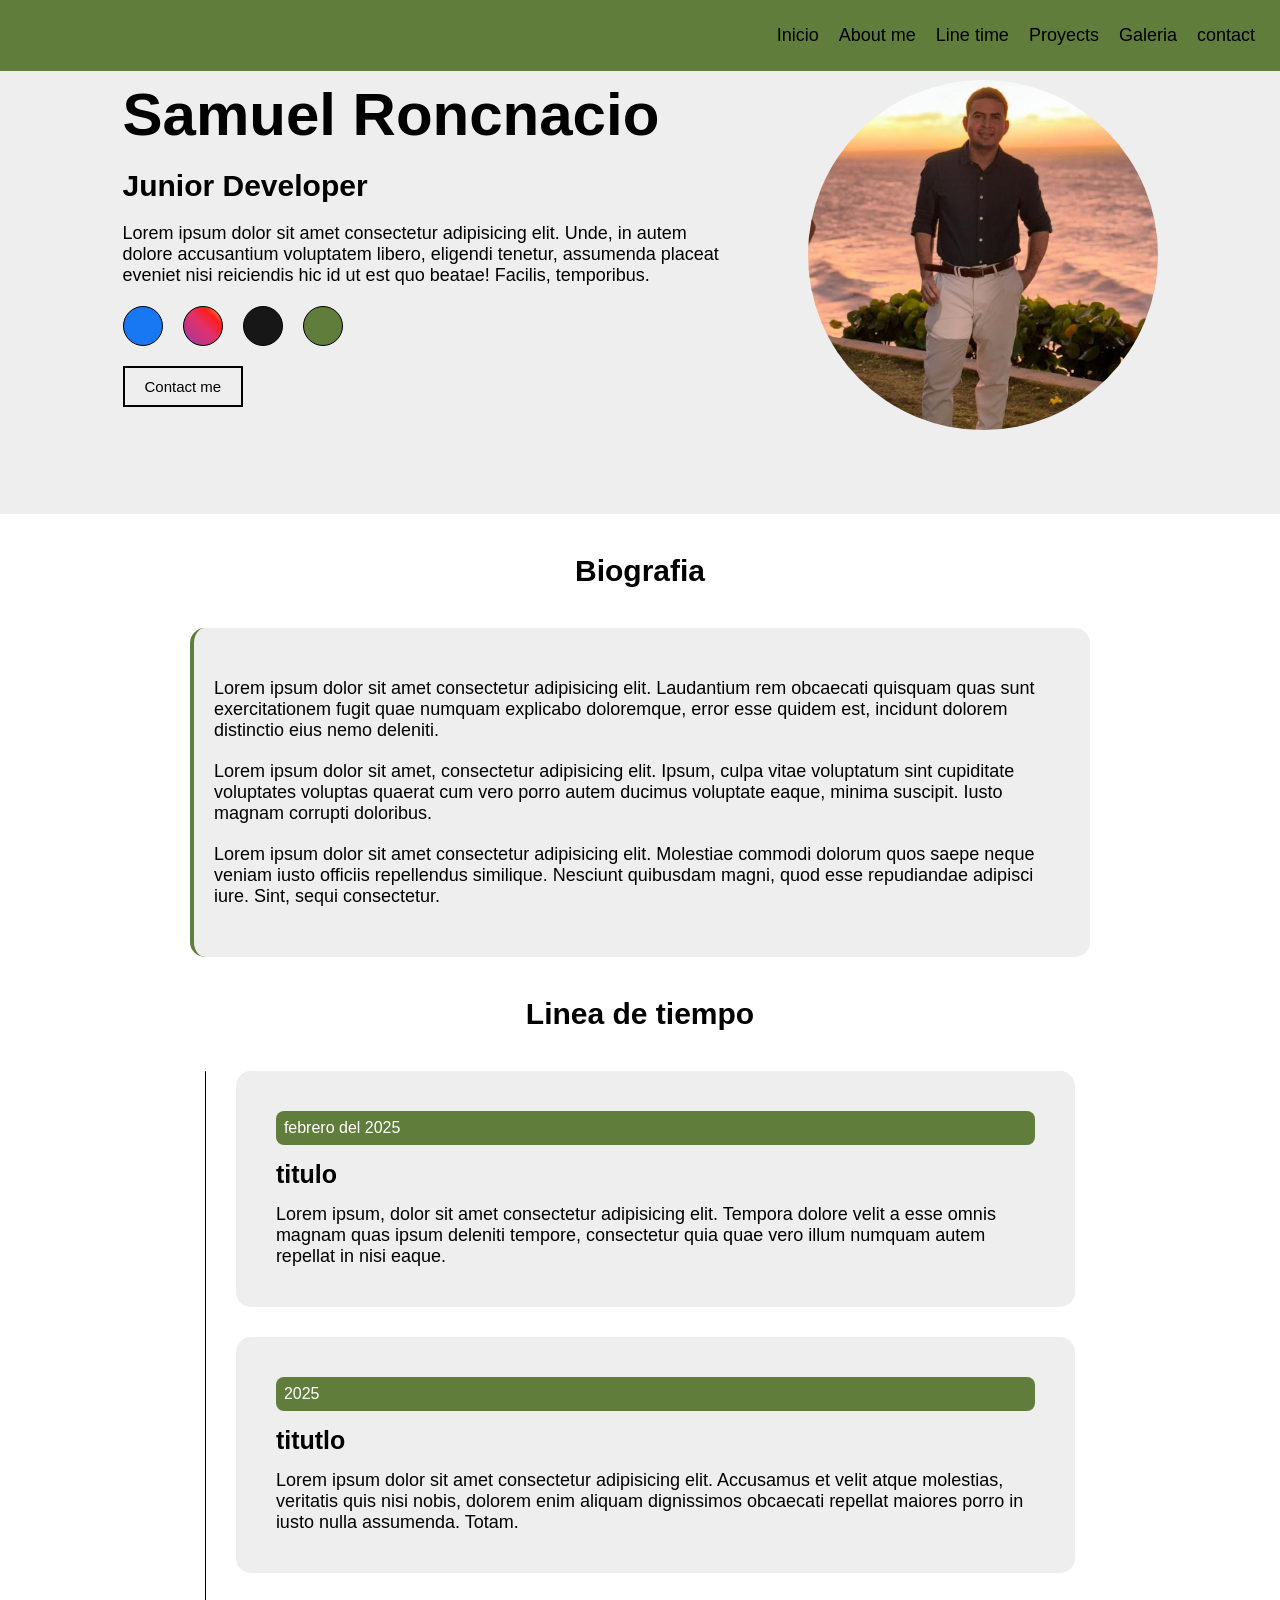
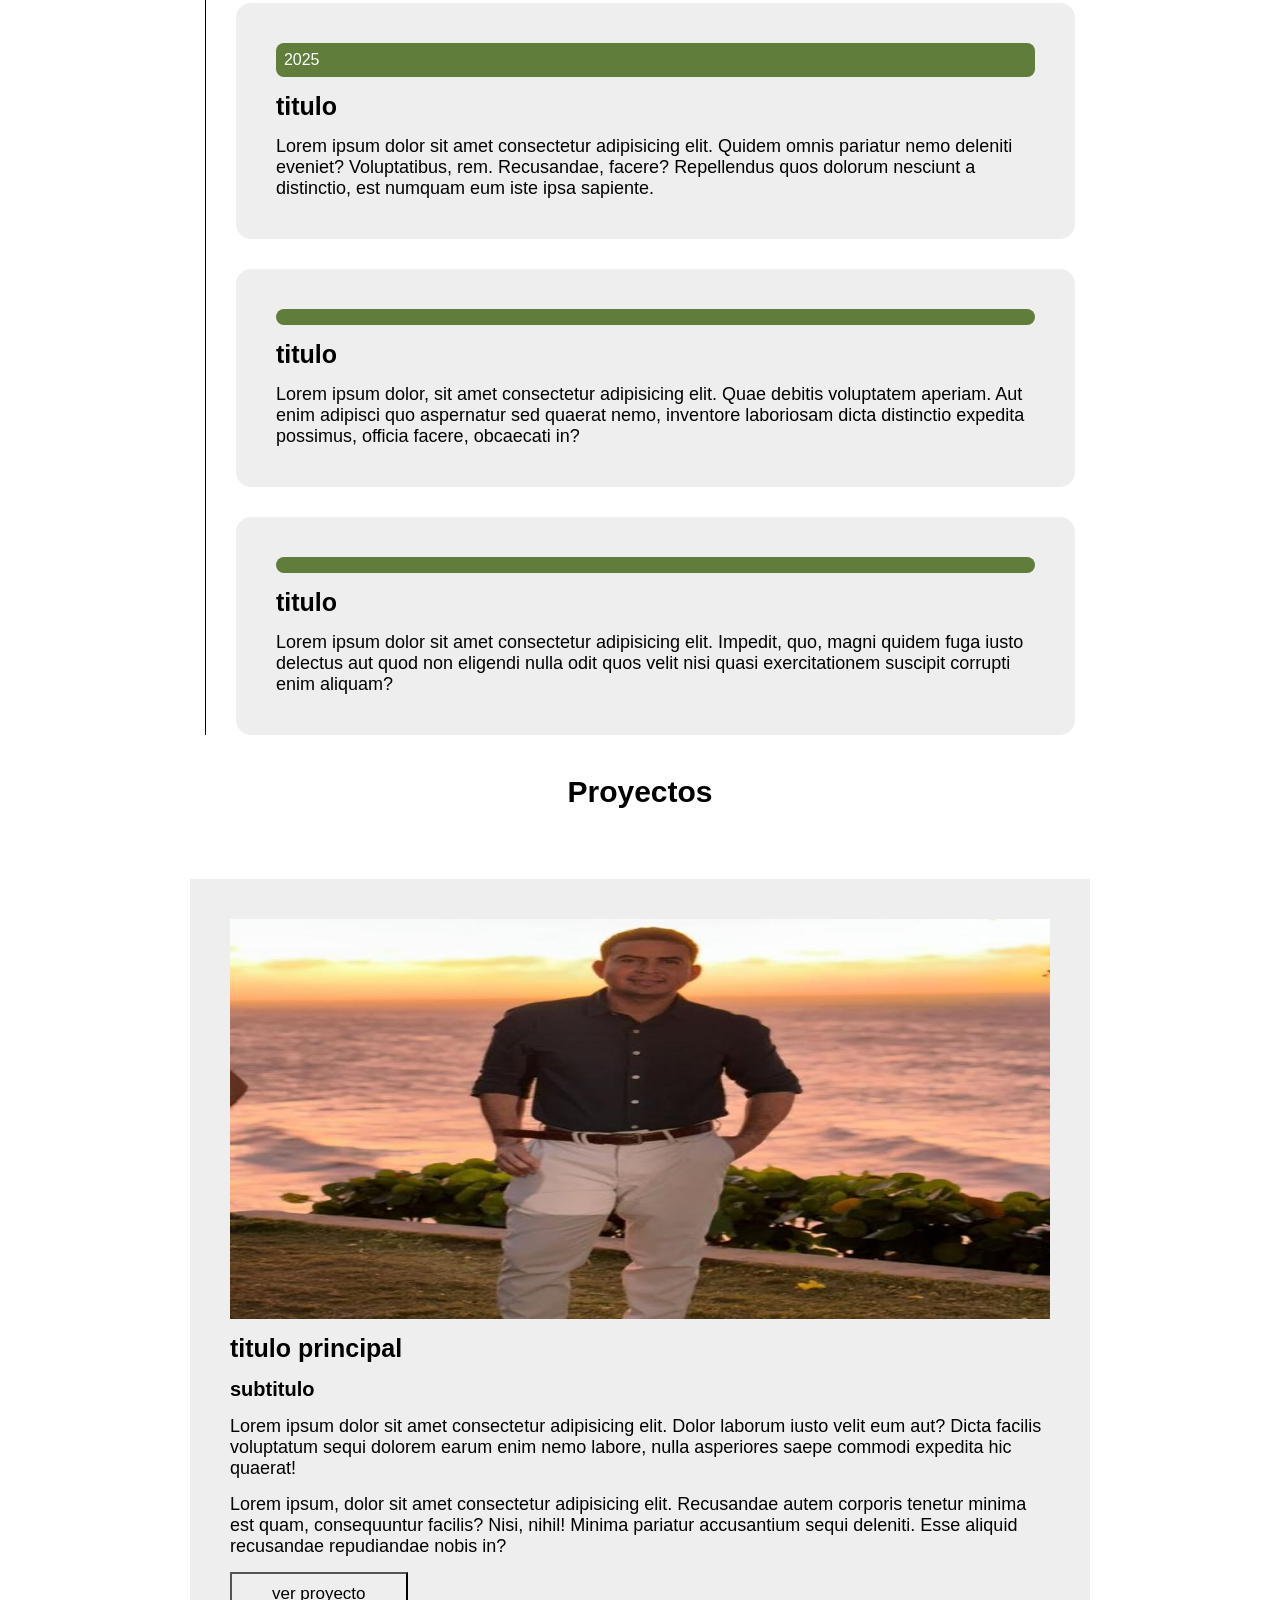
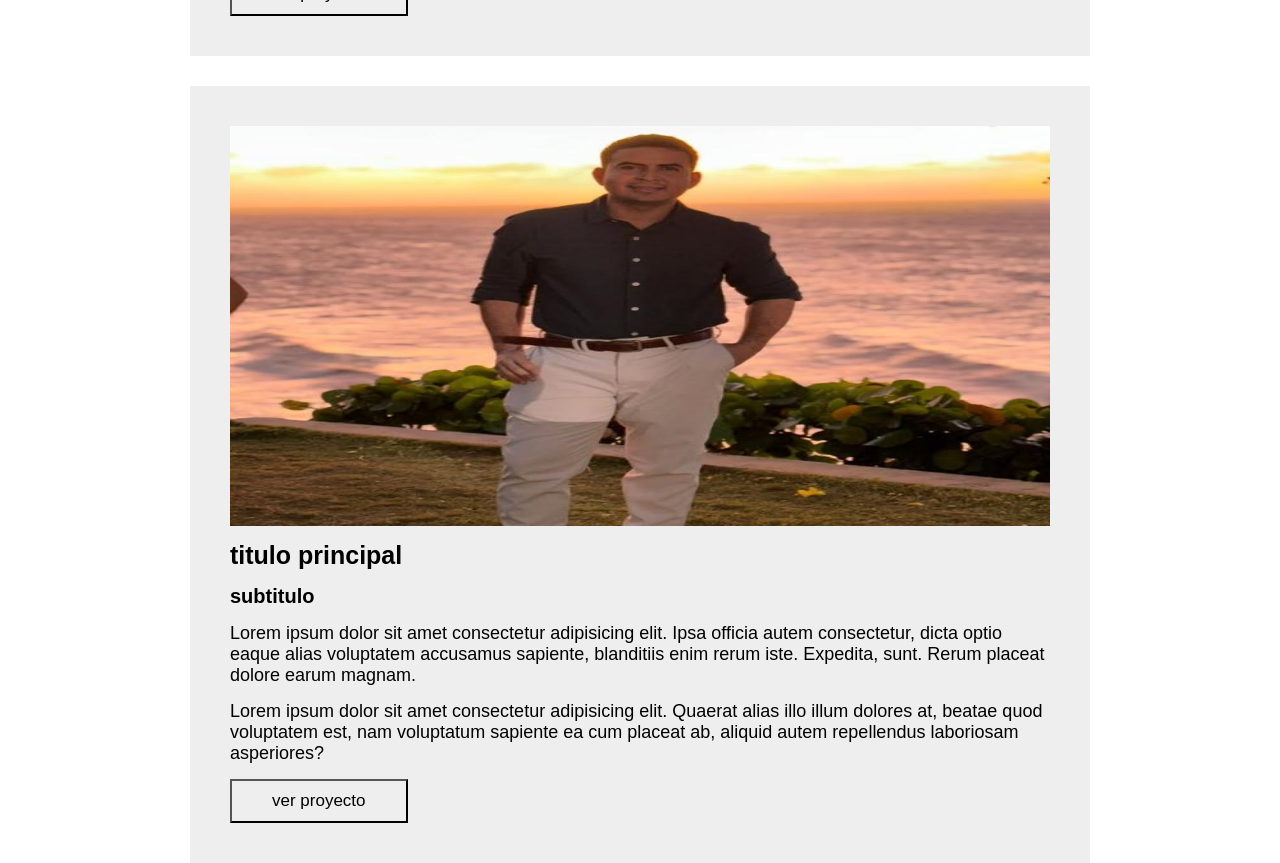
==== index.html @ 2b18da80 "actualizacion martes" ====
<!DOCTYPE html>
<html lang="en">

<head>
    <meta charset="UTF-8">
    <meta name="viewport" content="width=device-width, initial-scale=1.0">
    <meta name="descrition" content="desarrollador web de ultima generacion ">
    <meta name="keywords" content="centro de desarrollo web">
    <meta name="author" content="samuel roncancio">
    <link rel="stylesheet" href="src/css/estilo.css">
    <script src="https://kit.fontawesome.com/3f37f705e9.js" crossorigin="anonymous"></script>
    <title></title>
</head>

<body>

<header class="header">
    <nav class="barra_navegacion">
        <img src="" alt="">
        <ul class="links">
            <li><a href="#inicio">Inicio</a></li>
            <li><a href="#about">About me</a></li>
            <li><a href="#line_time">Line time</a></li>
            <li><a href="#projects">Proyects</a></li>
            <li><a href="">Galeria</a></li>
            <li><a href="">contact</a></li>
        </ul>
    </nav>
    
</header>
<main>
    <section id="inicio" class="inicio">
        <div class="inicio_info">
            <h1>Samuel Roncnacio</h1>
            <h2>Junior Developer</h2>
            <p>Lorem ipsum dolor sit amet consectetur adipisicing elit. Unde, in autem dolore accusantium voluptatem libero, eligendi tenetur, assumenda placeat eveniet nisi reiciendis hic id ut est quo beatae! Facilis, temporibus.</p>
            <div class="social_media">
                <a href="" class="link_social_media"><i class="fa-brands fa-facebook-f"></i></a>
                <a href="" class= "link_social_media"><i class="fa-brands fa-square-instagram"></i></a>
                <a href=""class= "link_social_media"><i class="fa-brands fa-github"></i></a>
                <a href=""class="link_social_media"><i class="fa-brands fa-square-whatsapp"></i></a>
            </div>
            <button class="btn_contact">
                <a href="#contact">Contact me</a>
            </button>
        </div>
        <div class="inicio_img">
            <img src="public/img/mi_foto.jpeg" alt="mi foto">
        </div>
    </section>
    <section class="biografia" id="about">

        <h2 class="title">Biografia</h2>

        <article class="biografia_section">
        
            
            <p >Lorem ipsum dolor sit amet consectetur adipisicing elit. Laudantium rem obcaecati quisquam quas sunt exercitationem fugit quae numquam explicabo doloremque, error esse quidem est, incidunt dolorem distinctio eius nemo deleniti.</p>
            <p >Lorem ipsum dolor sit amet, consectetur adipisicing elit. Ipsum, culpa vitae voluptatum sint cupiditate voluptates voluptas quaerat cum vero porro autem ducimus voluptate eaque, minima suscipit. Iusto magnam corrupti doloribus.</p>
            <p >Lorem ipsum dolor sit amet consectetur adipisicing elit. Molestiae commodi dolorum quos saepe neque veniam iusto officiis repellendus similique. Nesciunt quibusdam magni, quod esse repudiandae adipisci iure. Sint, sequi consectetur.</p>
        </article>
    </section>

    <section class="line_time " id="line_time">
    
        <h2 class="title">Linea de tiempo</h2>
        
        <div class="container_line_time">
            <span class="linea"></span>
            <div class="linea_tiempo">
                <article class="item_line_time">
                    <time datetime="">febrero del 2025</time>
                    <h3>titulo</h3>
                    <p>Lorem ipsum, dolor sit amet consectetur adipisicing elit. Tempora dolore velit a esse omnis magnam quas ipsum deleniti tempore, consectetur quia quae vero illum numquam autem repellat in nisi eaque.</p>
            
                </article>
            
                <article class="item_line_time">
                    <time datetime="">2025</time>
                    <h3>titutlo</h3>
                    <p>Lorem ipsum dolor sit amet consectetur adipisicing elit. Accusamus et velit atque molestias, veritatis quis nisi nobis, dolorem enim aliquam dignissimos obcaecati repellat maiores porro in iusto nulla assumenda. Totam.</p>
            
                </article>
            
                <article class="item_line_time">
                    <time datetime="">2025</time>
                    <h3>titulo</h3>
                    <p>Lorem ipsum dolor sit amet consectetur adipisicing elit. Quidem omnis pariatur nemo deleniti eveniet? Voluptatibus, rem. Recusandae, facere? Repellendus quos dolorum nesciunt a distinctio, est numquam eum iste ipsa sapiente.</p>
            
                </article>
            
                <article class="item_line_time">
                    <time datetime="2025"></time>
                    <h3>titulo</h3>
                    <p>Lorem ipsum dolor, sit amet consectetur adipisicing elit. Quae debitis voluptatem aperiam. Aut enim adipisci quo aspernatur sed quaerat nemo, inventore laboriosam dicta distinctio expedita possimus, officia facere, obcaecati in?</p>
            
                </article>
            
                <article class="item_line_time">
                    <time datetime="2025"></time>
                    <h3>titulo</h3>
                    <p>Lorem ipsum dolor sit amet consectetur adipisicing elit. Impedit, quo, magni quidem fuga iusto delectus aut quod non eligendi nulla odit quos velit nisi quasi exercitationem suscipit corrupti enim aliquam?</p>
            
                </article>
            </div>
            
        </div>

    </section>
    <section class="proyectos" id="projects">
        <h2 class="title">Proyectos</h2>
        <div class="container_proyect">
            <article class="proyecto">
                <img src="public/img/mi_foto.jpeg" alt="" class="img_proyect">
                <h3>titulo principal</h3>
                <h4>subtitulo</h4>
                <p>Lorem ipsum dolor sit amet consectetur adipisicing elit. Dolor laborum iusto velit eum aut? Dicta facilis voluptatum sequi dolorem earum enim nemo labore, nulla asperiores saepe commodi expedita hic quaerat!</p>
                <p>Lorem ipsum, dolor sit amet consectetur adipisicing elit. Recusandae autem corporis tenetur minima est quam, consequuntur facilis? Nisi, nihil! Minima pariatur accusantium sequi deleniti. Esse aliquid recusandae repudiandae nobis in?</p>
                <button class="btn_proyecto"><a href="">ver proyecto</a></button>
            </article>
            <article class="proyecto">
                <img src="public/img/mi_foto.jpeg" alt="" class="img_proyect">
                <h3>titulo principal</h3>
                <h4>subtitulo</h4>
                <p>Lorem ipsum dolor sit amet consectetur adipisicing elit. Ipsa officia autem consectetur, dicta optio eaque alias voluptatem accusamus sapiente, blanditiis enim rerum iste. Expedita, sunt. Rerum placeat dolore earum magnam.</p>
                <p>Lorem ipsum dolor sit amet consectetur adipisicing elit. Quaerat alias illo illum dolores at, beatae quod voluptatem est, nam voluptatum sapiente ea cum placeat ab, aliquid autem repellendus laboriosam asperiores?</p>
                <button class="btn_proyecto" ><a href="">ver proyecto</a></button>
            </article>
        </div>

    </section>
    <section ></section>
</main>
<footer>

</footer>


</body>

</html>
<!--https://stitch.withgoogle.com/projects/1451643896891119885-->
---- src/css/estilo.css ----
*{
    padding: 0;
    margin: 0;
    box-sizing: border-box;
}
:root{
    --color_principal:#fff;
    --color_secundario:#607d3b;

}

body{
    font-family: sans-serif;

}

a{
    text-decoration: none;
}
h1{
    font-size: 60px;
}
h2{
    font-size: 30px;
}
p{
    font-size: 18px;
}
h3{
    font-size: 25px;
}
h4{
    font-size: 20px;
}
/*clases globales*/
.title{
    text-align: center;
    margin: 40px 0 ;
}
.header{
    width: 100%;
    position: fixed;
    top: 0;
    left: 0;

}
.barra_navegacion{
    display: flex;
    justify-content: space-between;
    background-color:var(--color_secundario);

}
.links{
    display: flex;
    justify-content: space-between;
    padding: 25px;
    gap: 20px;
    list-style: none;
    font-size: 18px;

}
.links li a{
   
    color: #000;

}
.links li a:hover{
    color: var(--color_principal);
}
/* seccion inicio*/
.inicio{
    margin: top 70px;;
    padding: 80px ;
    display: flex;
    justify-content: space-around;
    background-color: #eee;
}



.inicio_info{
    display: flex;
    flex-direction: column;
    gap: 20px;
    max-width: 600px;

}
.social_media{
    display: flex;
    gap: 20px;
}
.link_social_media{
    height: 40px;
    width: 40px;
    border: 1px solid #000;
    display: flex;
    justify-content: center;
    align-items: center;
    border-radius: 50%;
   
    background-color:var(--color_secundario);
    transition:opacity .3s, transform .3s;
}
.link_social_media:hover{
    opacity:0.9;
    transform: translateY(-10px);
}
.fa-brands{
    font-size: 22px;
    color:var(--color_principal);


}
.link_social_media:nth-child(1){
    background-color:#1877f2;
}
.link_social_media:nth-child(2){
    background-image: linear-gradient(45deg, 
    #833ab4,
    #c13584,
    #e1306c,
    #fd1d1d,
    #fcaf45);
}
.link_social_media:nth-child(3){
    background-color:#181717;
}
.btn_contact{
    display: inline-block;
    width: fit-content;
    padding: 10px 20px;
    border: 2px solid #000;
    background-color:transparent;
    transition: background-color .3s;

}
.btn_contact a{
    font-size: 15px;
    color: #000;
}
.btn_contact:hover{
    background-color: #556b2f;

}
.btn_contact:hover a{
    color:var(--color_principal);
}
.inicio_img img{
    height: 350px;
    width: 350px;
    border-radius: 50%;
}
/*biografia seccion*/


.biografia_section{
    background-color:#eee;
    padding: 50px 20px;
    max-width: 900px;
    margin: auto;
    border-radius: 15px;
    display: flex;
    flex-direction: column;
    gap: 20px;
    border-left:4px solid var(--color_secundario);


}
/* linea de tiempo*/
.line_time{
    display: flex;
    flex-direction: column;
    align-items: center;
}
.linea_tiempo{
    display: flex;
    justify-content: center;
    flex-direction: column;
    align-items: center;
    gap: 30px;
    

}
.container_line_time{
    display: flex;
    gap: 30px;
    justify-content: center;
    max-width: 870px;
    

}
.linea{
    width: 2px;
    background-color: #000;
    border-radius: 12px;
}
.item_line_time{
    background-color: #eee;
    padding: 40px;
    border-radius: 15px;
    display: flex;
    flex-direction: column;
    gap: 15px;
}
.linea_tiempo time{
    background-color: var(--color_secundario);
    padding: 8px;
    border-radius: 8px;
    color: var(--color_principal);
}
/*seccion proyectos*/
.proyectos{
    display: flex;
    flex-direction: column;
    gap: 30px;
    align-items: center;
}
.container_proyect{
    max-width: 900px;
    display: flex;
    flex-direction: column;
    gap: 30px;

}
.proyecto{
    padding: 40px;
    background-color:#eee;
    display: flex;
    flex-direction: column;
    gap: 15px;
}
.img_proyect{
    width: 100%;
    height:400px ;
}
.btn_proyecto{
    width: fit-content;
    padding: 10px 40px;
    background-color:transparent;
    
    cursor: pointer;
    transition:background-color .3s ease;

}

.btn_proyecto:hover{
    background-color:var(--color_secundario);
}
.btn_proyecto a{
    color: #000;
    font-size: 17px;
}
.btn_proyecto:hover a{
    color: var(--color_principal);
}
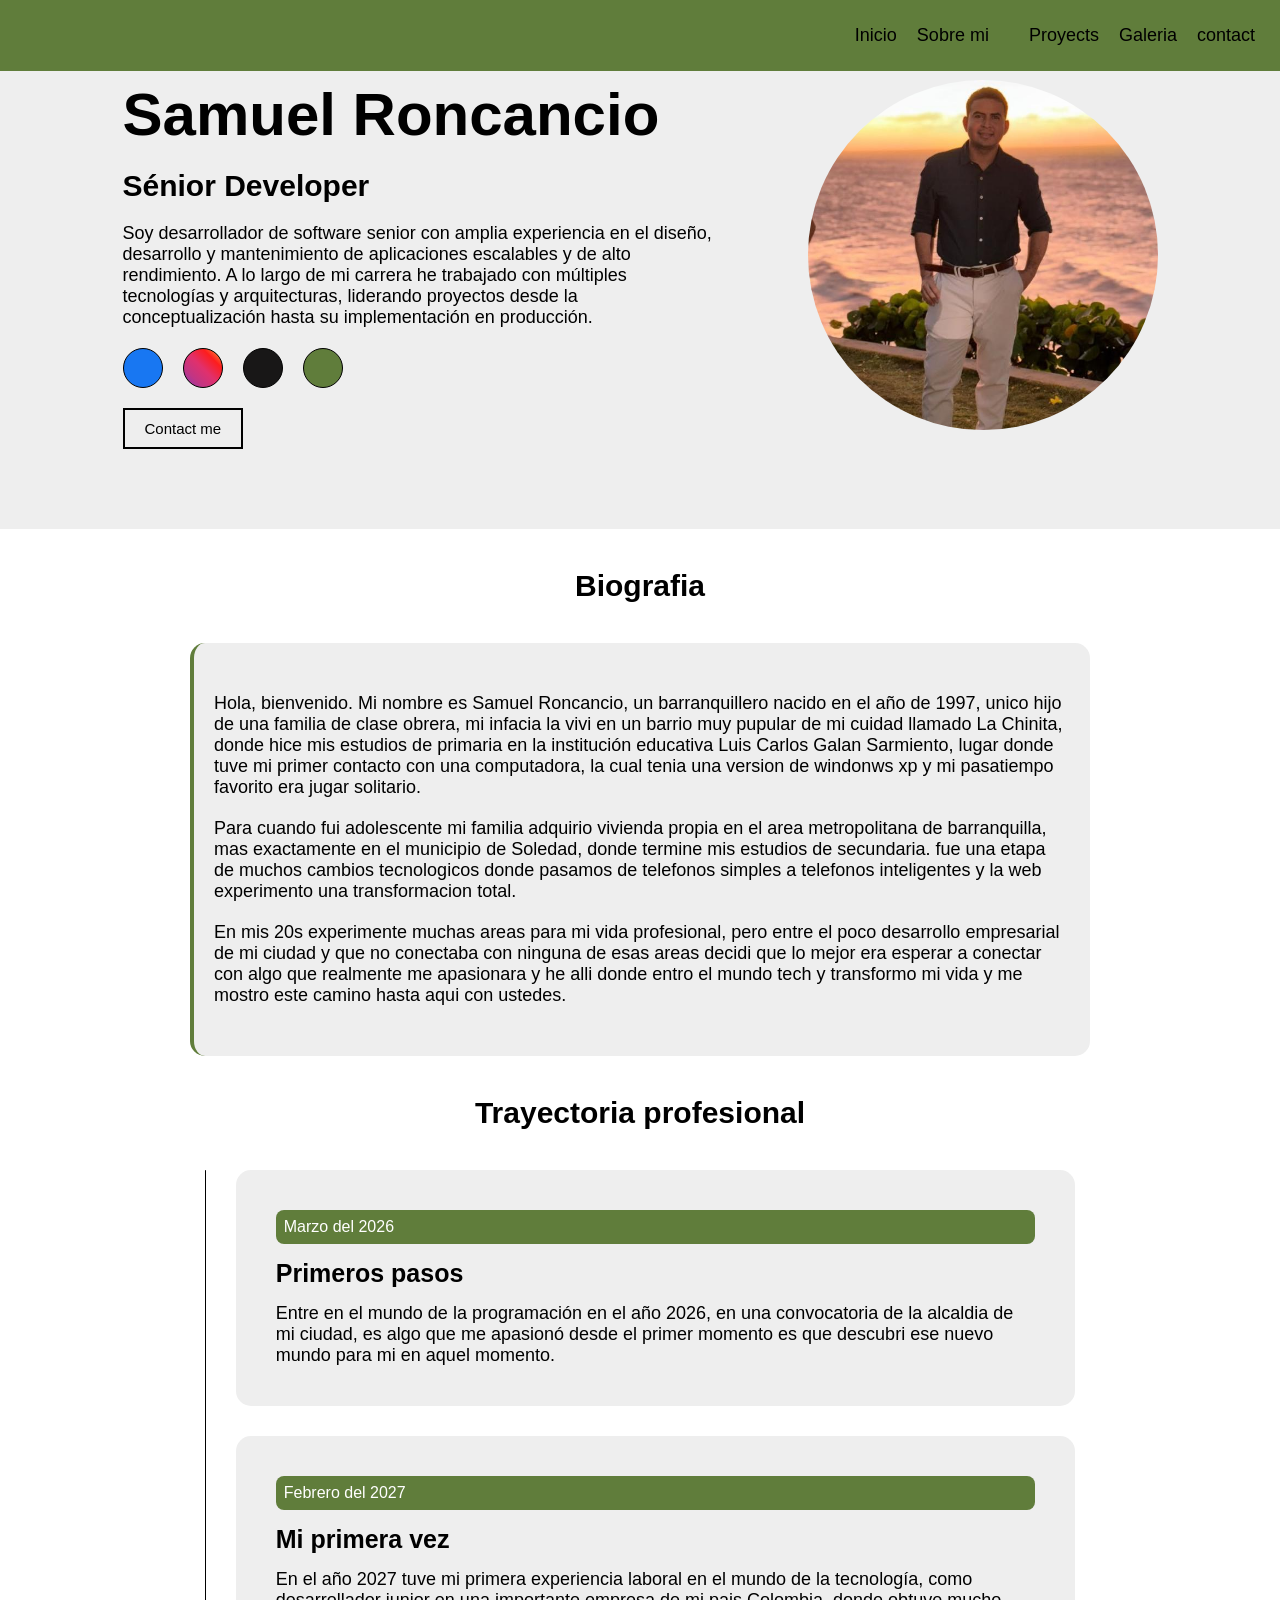
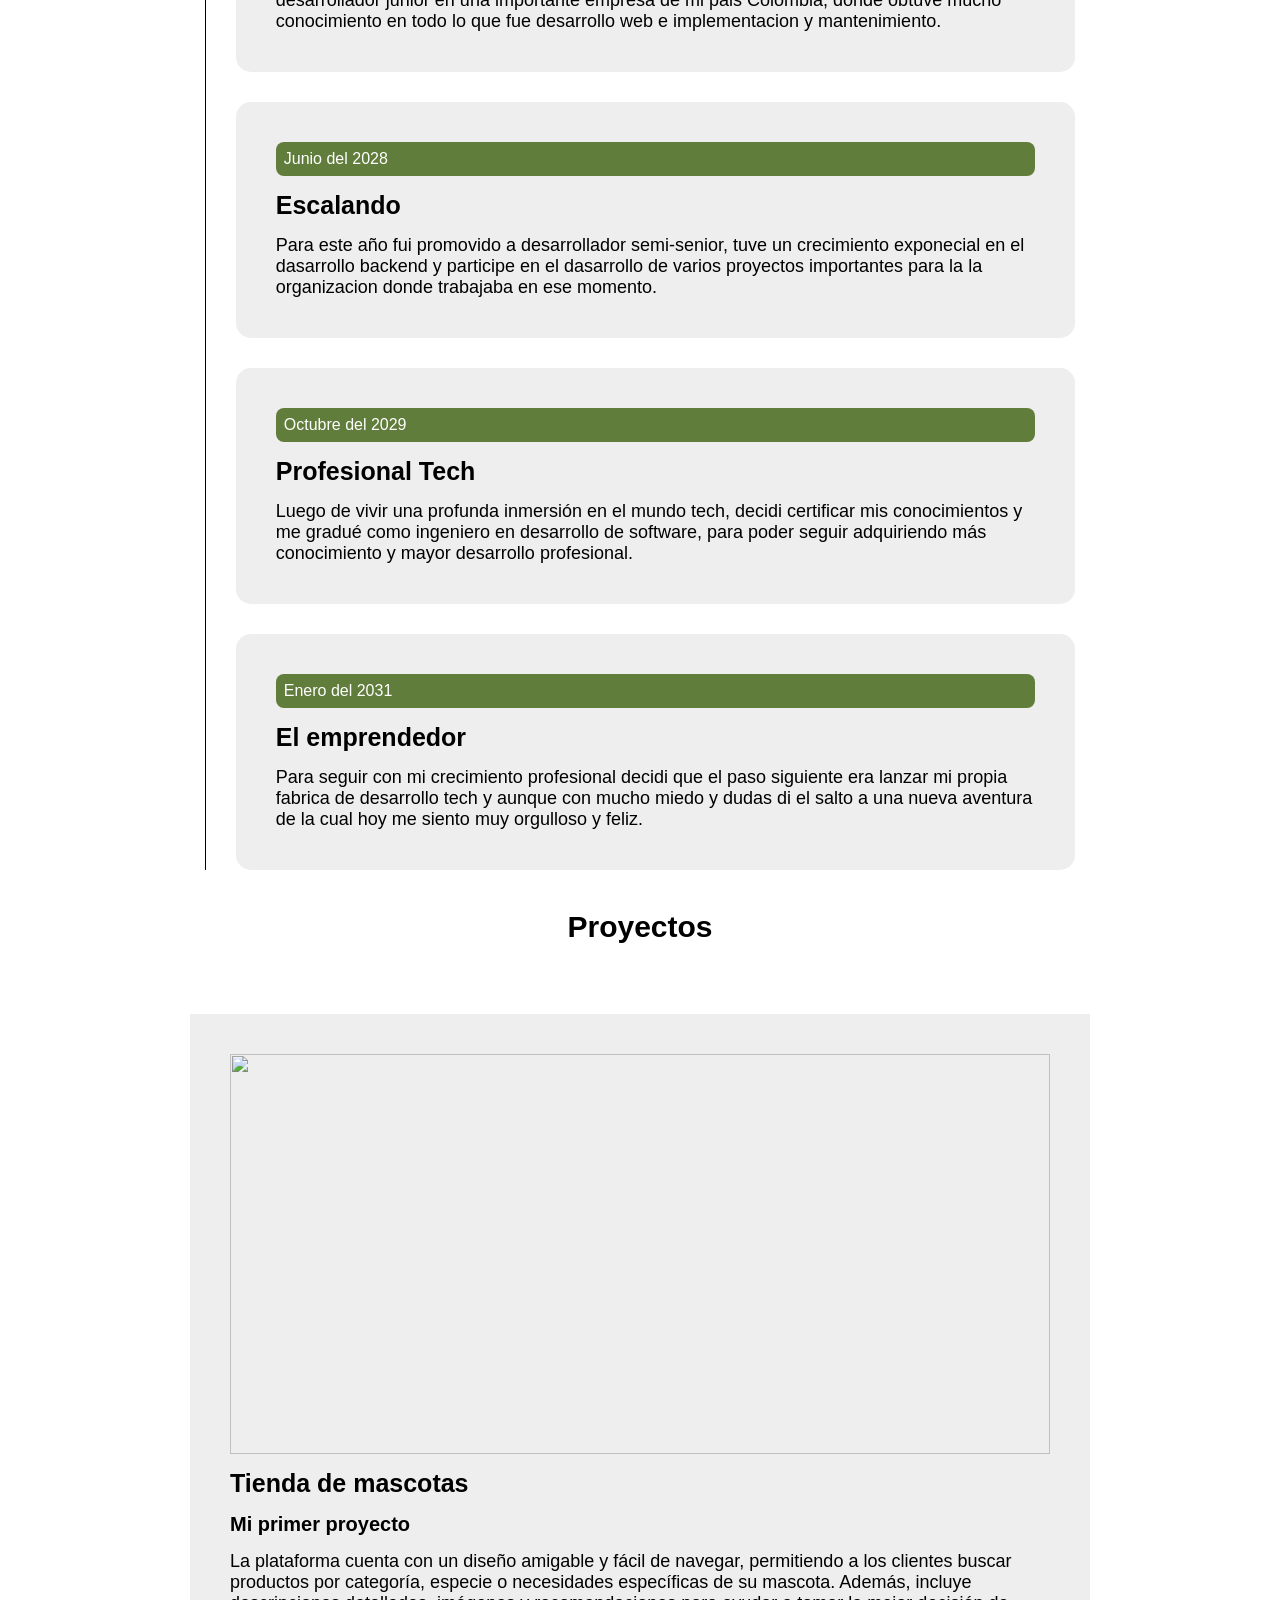
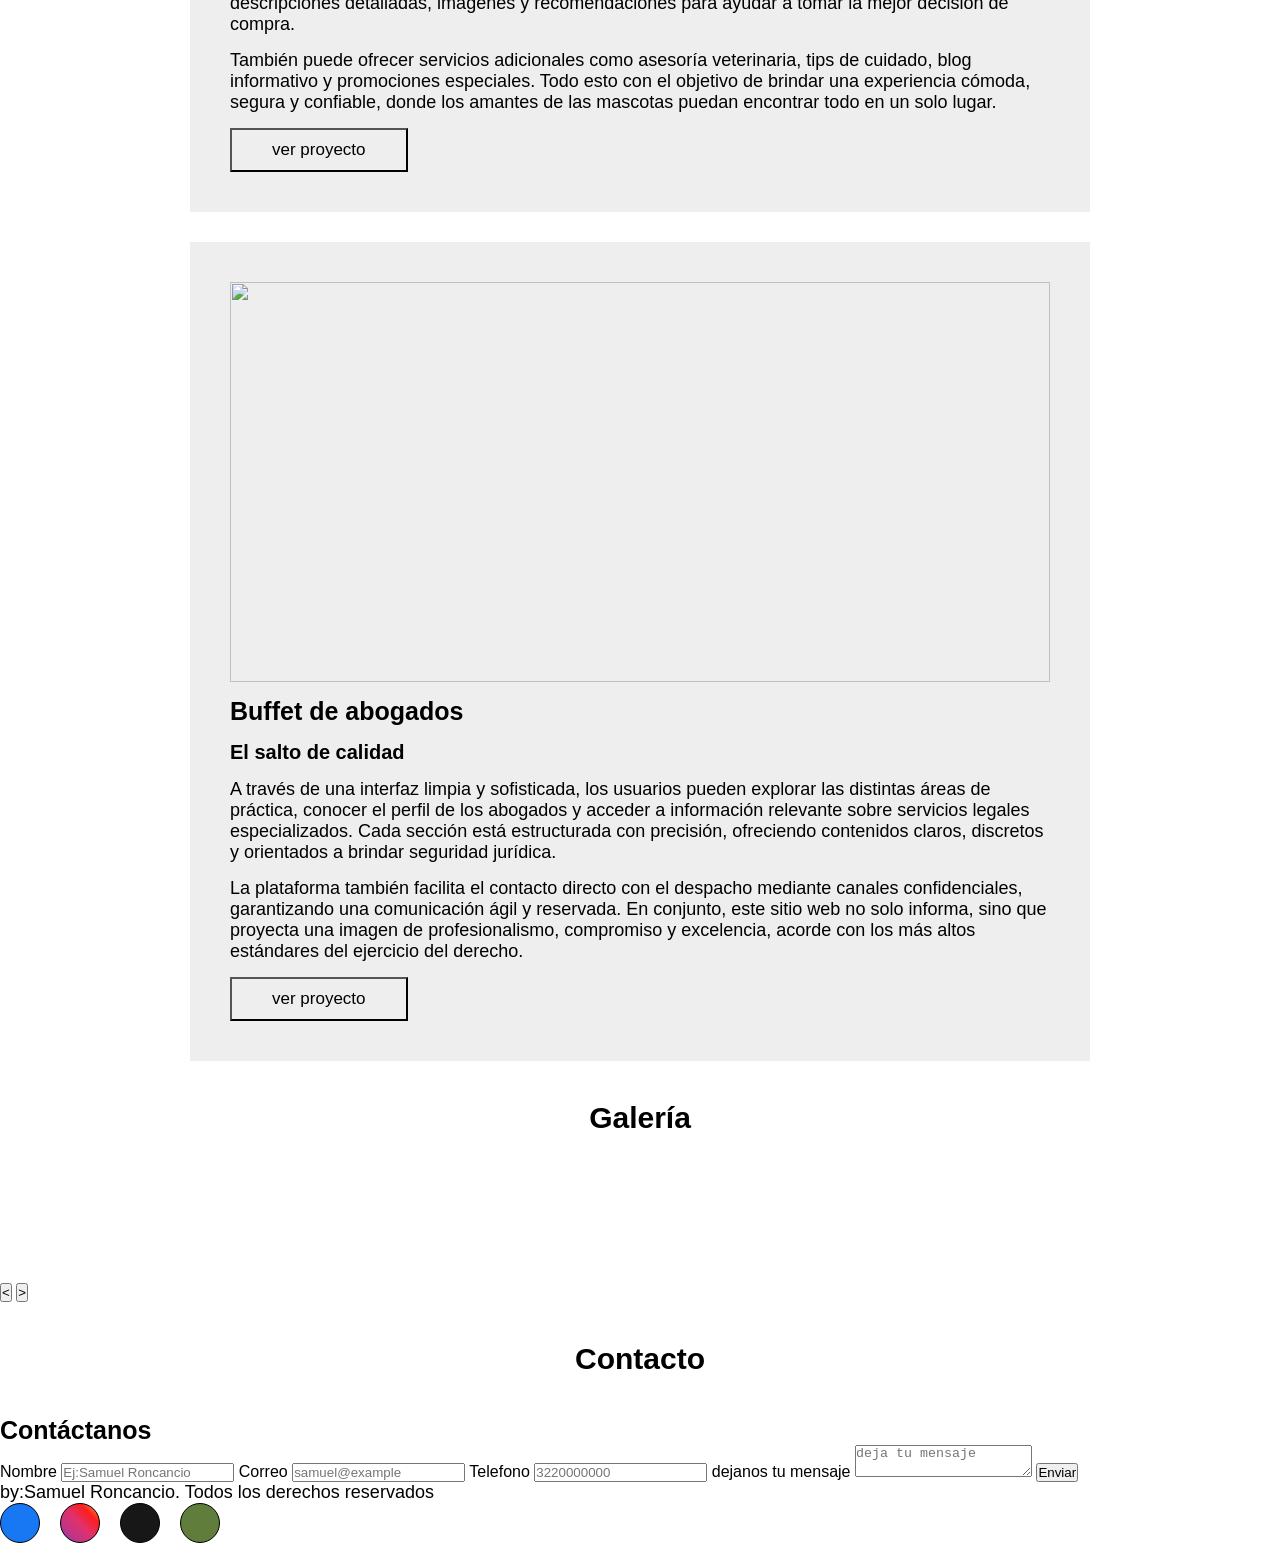
==== commit fef53e22: "cree mascotas.css" ====
--- a/index.html
+++ b/index.html
@@ -1,12 +1,12 @@
 <!DOCTYPE html>
-<html lang="en">
+<html lang="es-CO">
 
 <head>
     <meta charset="UTF-8">
     <meta name="viewport" content="width=device-width, initial-scale=1.0">
     <meta name="descrition" content="desarrollador web de ultima generacion ">
     <meta name="keywords" content="centro de desarrollo web">
-    <meta name="author" content="samuel roncancio">
+    <meta name="author" content="Samuel Roncancio">
     <link rel="stylesheet" href="src/css/estilo.css">
     <script src="https://kit.fontawesome.com/3f37f705e9.js" crossorigin="anonymous"></script>
     <title></title>
@@ -18,12 +18,12 @@
     <nav class="barra_navegacion">
         <img src="" alt="">
         <ul class="links">
-            <li><a href="#inicio">Inicio</a></li>
-            <li><a href="#about">About me</a></li>
-            <li><a href="#line_time">Line time</a></li>
-            <li><a href="#projects">Proyects</a></li>
-            <li><a href="">Galeria</a></li>
-            <li><a href="">contact</a></li>
+            <li><a href="#inicio" class="link">Inicio</a></li>
+            <li><a href="#about" class="link">Sobre mi</a></li>
+            <li><a href="#line_time" class="link"></a></li>
+            <li><a href="#projects" class="link">Proyects</a></li>
+            <li><a href="#gallery" class="link">Galeria</a></li>
+            <li><a href="#contact" class="link">contact</a></li>
         </ul>
     </nav>
     
@@ -31,9 +31,9 @@
 <main>
     <section id="inicio" class="inicio">
         <div class="inicio_info">
-            <h1>Samuel Roncnacio</h1>
-            <h2>Junior Developer</h2>
-            <p>Lorem ipsum dolor sit amet consectetur adipisicing elit. Unde, in autem dolore accusantium voluptatem libero, eligendi tenetur, assumenda placeat eveniet nisi reiciendis hic id ut est quo beatae! Facilis, temporibus.</p>
+            <h1>Samuel Roncancio</h1>
+            <h2>Sénior Developer</h2>
+            <p>Soy desarrollador de software senior con amplia experiencia en el diseño, desarrollo y mantenimiento de aplicaciones escalables y de alto rendimiento. A lo largo de mi carrera he trabajado con múltiples tecnologías y arquitecturas, liderando proyectos desde la conceptualización hasta su implementación en producción.</p>
             <div class="social_media">
                 <a href="" class="link_social_media"><i class="fa-brands fa-facebook-f"></i></a>
                 <a href="" class= "link_social_media"><i class="fa-brands fa-square-instagram"></i></a>
@@ -55,51 +55,51 @@
         <article class="biografia_section">
         
             
-            <p >Lorem ipsum dolor sit amet consectetur adipisicing elit. Laudantium rem obcaecati quisquam quas sunt exercitationem fugit quae numquam explicabo doloremque, error esse quidem est, incidunt dolorem distinctio eius nemo deleniti.</p>
-            <p >Lorem ipsum dolor sit amet, consectetur adipisicing elit. Ipsum, culpa vitae voluptatum sint cupiditate voluptates voluptas quaerat cum vero porro autem ducimus voluptate eaque, minima suscipit. Iusto magnam corrupti doloribus.</p>
-            <p >Lorem ipsum dolor sit amet consectetur adipisicing elit. Molestiae commodi dolorum quos saepe neque veniam iusto officiis repellendus similique. Nesciunt quibusdam magni, quod esse repudiandae adipisci iure. Sint, sequi consectetur.</p>
+            <p >Hola, bienvenido. Mi nombre es Samuel Roncancio, un barranquillero nacido en el año de 1997, unico hijo de una familia de clase obrera, mi infacia la vivi en un barrio muy pupular de mi cuidad llamado La Chinita, donde hice mis estudios de primaria en la institución educativa Luis Carlos Galan Sarmiento, lugar donde tuve mi primer contacto con una computadora, la cual tenia una version de windonws xp y mi pasatiempo favorito era jugar solitario.</p>
+            <p >Para cuando fui adolescente mi familia adquirio vivienda propia en el area metropolitana de barranquilla, mas exactamente en el municipio de Soledad, donde termine mis estudios de secundaria. fue una etapa de muchos cambios tecnologicos donde pasamos de telefonos simples a telefonos inteligentes y la web experimento una transformacion total.</p>
+            <p >En mis 20s experimente muchas areas para mi vida profesional, pero entre el poco desarrollo empresarial de mi ciudad y que no conectaba con ninguna de esas areas decidi que lo mejor era esperar a conectar con algo que realmente me apasionara y he alli donde entro el mundo tech y transformo mi vida y me mostro este camino hasta aqui con ustedes.</p>
         </article>
     </section>
 
     <section class="line_time " id="line_time">
     
-        <h2 class="title">Linea de tiempo</h2>
+        <h2 class="title">Trayectoria profesional</h2>
         
         <div class="container_line_time">
             <span class="linea"></span>
             <div class="linea_tiempo">
                 <article class="item_line_time">
-                    <time datetime="">febrero del 2025</time>
-                    <h3>titulo</h3>
-                    <p>Lorem ipsum, dolor sit amet consectetur adipisicing elit. Tempora dolore velit a esse omnis magnam quas ipsum deleniti tempore, consectetur quia quae vero illum numquam autem repellat in nisi eaque.</p>
+                    <time datetime="">Marzo del 2026</time>
+                    <h3>Primeros pasos</h3>
+                    <p>Entre en el mundo de la programación en el año 2026, en una convocatoria de la alcaldia de mi ciudad, es algo que me apasionó desde el primer momento es que descubri ese nuevo mundo para mi en aquel momento.</p>
             
                 </article>
             
                 <article class="item_line_time">
-                    <time datetime="">2025</time>
-                    <h3>titutlo</h3>
-                    <p>Lorem ipsum dolor sit amet consectetur adipisicing elit. Accusamus et velit atque molestias, veritatis quis nisi nobis, dolorem enim aliquam dignissimos obcaecati repellat maiores porro in iusto nulla assumenda. Totam.</p>
+                    <time datetime="">Febrero del 2027</time>
+                    <h3>Mi primera vez</h3>
+                    <p>En el año 2027 tuve mi primera experiencia laboral en el mundo de la tecnología, como desarrollador junior en una importante empresa de mi pais Colombia, donde obtuve mucho conocimiento en todo lo que fue desarrollo web e implementacion y mantenimiento.</p>
             
                 </article>
             
                 <article class="item_line_time">
-                    <time datetime="">2025</time>
-                    <h3>titulo</h3>
-                    <p>Lorem ipsum dolor sit amet consectetur adipisicing elit. Quidem omnis pariatur nemo deleniti eveniet? Voluptatibus, rem. Recusandae, facere? Repellendus quos dolorum nesciunt a distinctio, est numquam eum iste ipsa sapiente.</p>
+                    <time datetime="">Junio del 2028</time>
+                    <h3>Escalando</h3>
+                    <p>Para este año fui promovido a desarrollador semi-senior, tuve un crecimiento exponecial en el dasarrollo backend y participe en el dasarrollo de varios proyectos importantes para la la organizacion donde trabajaba en ese momento.</p>
             
                 </article>
             
                 <article class="item_line_time">
-                    <time datetime="2025"></time>
-                    <h3>titulo</h3>
-                    <p>Lorem ipsum dolor, sit amet consectetur adipisicing elit. Quae debitis voluptatem aperiam. Aut enim adipisci quo aspernatur sed quaerat nemo, inventore laboriosam dicta distinctio expedita possimus, officia facere, obcaecati in?</p>
+                    <time datetime="">Octubre del 2029</time>
+                    <h3>Profesional Tech</h3>
+                    <p>Luego de vivir una profunda inmersión en el mundo tech, decidi certificar mis conocimientos y me gradué como ingeniero en desarrollo de software, para poder seguir adquiriendo más conocimiento y mayor desarrollo profesional.</p>
             
                 </article>
             
                 <article class="item_line_time">
-                    <time datetime="2025"></time>
-                    <h3>titulo</h3>
-                    <p>Lorem ipsum dolor sit amet consectetur adipisicing elit. Impedit, quo, magni quidem fuga iusto delectus aut quod non eligendi nulla odit quos velit nisi quasi exercitationem suscipit corrupti enim aliquam?</p>
+                    <time datetime="">Enero del 2031</time>
+                    <h3>El emprendedor</h3>
+                    <p>Para seguir con mi crecimiento profesional decidi que el paso siguiente era lanzar mi propia fabrica de desarrollo tech y aunque con mucho miedo y dudas di el salto a una nueva aventura de la cual hoy me siento muy orgulloso y feliz. </p>
             
                 </article>
             </div>
@@ -111,31 +111,74 @@
         <h2 class="title">Proyectos</h2>
         <div class="container_proyect">
             <article class="proyecto">
-                <img src="public/img/mi_foto.jpeg" alt="" class="img_proyect">
-                <h3>titulo principal</h3>
-                <h4>subtitulo</h4>
-                <p>Lorem ipsum dolor sit amet consectetur adipisicing elit. Dolor laborum iusto velit eum aut? Dicta facilis voluptatum sequi dolorem earum enim nemo labore, nulla asperiores saepe commodi expedita hic quaerat!</p>
-                <p>Lorem ipsum, dolor sit amet consectetur adipisicing elit. Recusandae autem corporis tenetur minima est quam, consequuntur facilis? Nisi, nihil! Minima pariatur accusantium sequi deleniti. Esse aliquid recusandae repudiandae nobis in?</p>
+                <img src="public/img/mascotas.img" alt="" class="img_proyect">
+                <h3>Tienda de mascotas</h3>
+                <h4>Mi primer proyecto</h4>
+                <p>La plataforma cuenta con un diseño amigable y fácil de navegar, permitiendo a los clientes buscar productos por categoría, especie o necesidades específicas de su mascota. Además, incluye descripciones detalladas, imágenes y recomendaciones para ayudar a tomar la mejor decisión de compra.</p>
+                <p>También puede ofrecer servicios adicionales como asesoría veterinaria, tips de cuidado, blog informativo y promociones especiales. Todo esto con el objetivo de brindar una experiencia cómoda, segura y confiable, donde los amantes de las mascotas puedan encontrar todo en un solo lugar.</p>
                 <button class="btn_proyecto"><a href="">ver proyecto</a></button>
             </article>
             <article class="proyecto">
-                <img src="public/img/mi_foto.jpeg" alt="" class="img_proyect">
-                <h3>titulo principal</h3>
-                <h4>subtitulo</h4>
-                <p>Lorem ipsum dolor sit amet consectetur adipisicing elit. Ipsa officia autem consectetur, dicta optio eaque alias voluptatem accusamus sapiente, blanditiis enim rerum iste. Expedita, sunt. Rerum placeat dolore earum magnam.</p>
-                <p>Lorem ipsum dolor sit amet consectetur adipisicing elit. Quaerat alias illo illum dolores at, beatae quod voluptatem est, nam voluptatum sapiente ea cum placeat ab, aliquid autem repellendus laboriosam asperiores?</p>
+                <img src="public/img/abogado.webp" alt="" class="img_proyect">
+                <h3>Buffet de abogados</h3>
+                <h4>El salto de calidad</h4>
+                <p>A través de una interfaz limpia y sofisticada, los usuarios pueden explorar las distintas áreas de práctica, conocer el perfil de los abogados y acceder a información relevante sobre servicios legales especializados. Cada sección está estructurada con precisión, ofreciendo contenidos claros, discretos y orientados a brindar seguridad jurídica.</p>
+                <p>La plataforma también facilita el contacto directo con el despacho mediante canales confidenciales, garantizando una comunicación ágil y reservada. En conjunto, este sitio web no solo informa, sino que proyecta una imagen de profesionalismo, compromiso y excelencia, acorde con los más altos estándares del ejercicio del derecho.</p>
                 <button class="btn_proyecto" ><a href="">ver proyecto</a></button>
             </article>
         </div>
 
     </section>
-    <section ></section>
+    <section class="gallery" id="gallery" >
+        <h2 class="title">Galería</h2>
+        <div class="gallery_container">
+            <div class="gallery_subcontainer">
+                <div class="gallery_item"><img src="public/img/mascotas.img" alt=""></div>
+                <div class="gallery_item"><img src="public/img/mascotas.img" alt=""></div>
+                <div class="gallery_item"><img src="public/img/mascotas.img" alt=""></div>
+                <div class="gallery_item"><img src="public/img/mascotas.img" alt=""></div>
+                <div class="gallery_item"><img src="public/img/mascotas.img" alt=""></div>
+                <div class="gallery_item"><img src="public/img/mascotas.img" alt=""></div>
+                <button class="prev btn"><</button>
+                <button class="next btn">></button>
+            </div>
+        </div>
+
+    </section>
+    <section class="contact" id="contact">
+        <h2 class="title">Contacto</h2>
+        
+        <form action="">
+            <h3>Contáctanos</h3>
+            <label for="nombre">Nombre</label>
+            <input type="text" id="nombre" placeholder="Ej:Samuel Roncancio">
+
+            <label for="correo">Correo</label>
+            <input type="email" id="correo" placeholder="samuel@example">
+
+            <label for="teléfono">Telefono</label>
+            <input type="tel" id="telefono" placeholder="3220000000">
+
+            <label for="mensaje">dejanos tu mensaje</label>
+            <textarea id="mensaje" placeholder="deja tu mensaje"></textarea>
+
+            <input type="submit" value="Enviar">
+        </form>
+
+    </section>
 </main>
 <footer>
+    <p>by:Samuel Roncancio. Todos los derechos reservados</p>
+    <div class="social_media">
+        <a href="" class="link_social_media"><i class="fa-brands fa-facebook-f"></i></a>
+        <a href="" class= "link_social_media"><i class="fa-brands fa-square-instagram"></i></a>
+        <a href=""class= "link_social_media"><i class="fa-brands fa-github"></i></a>
+        <a href=""class="link_social_media"><i class="fa-brands fa-square-whatsapp"></i></a>
+    </div>
 
 </footer>
 
-
+    <script src="script.js"></script>
 </body>
 
 </html>
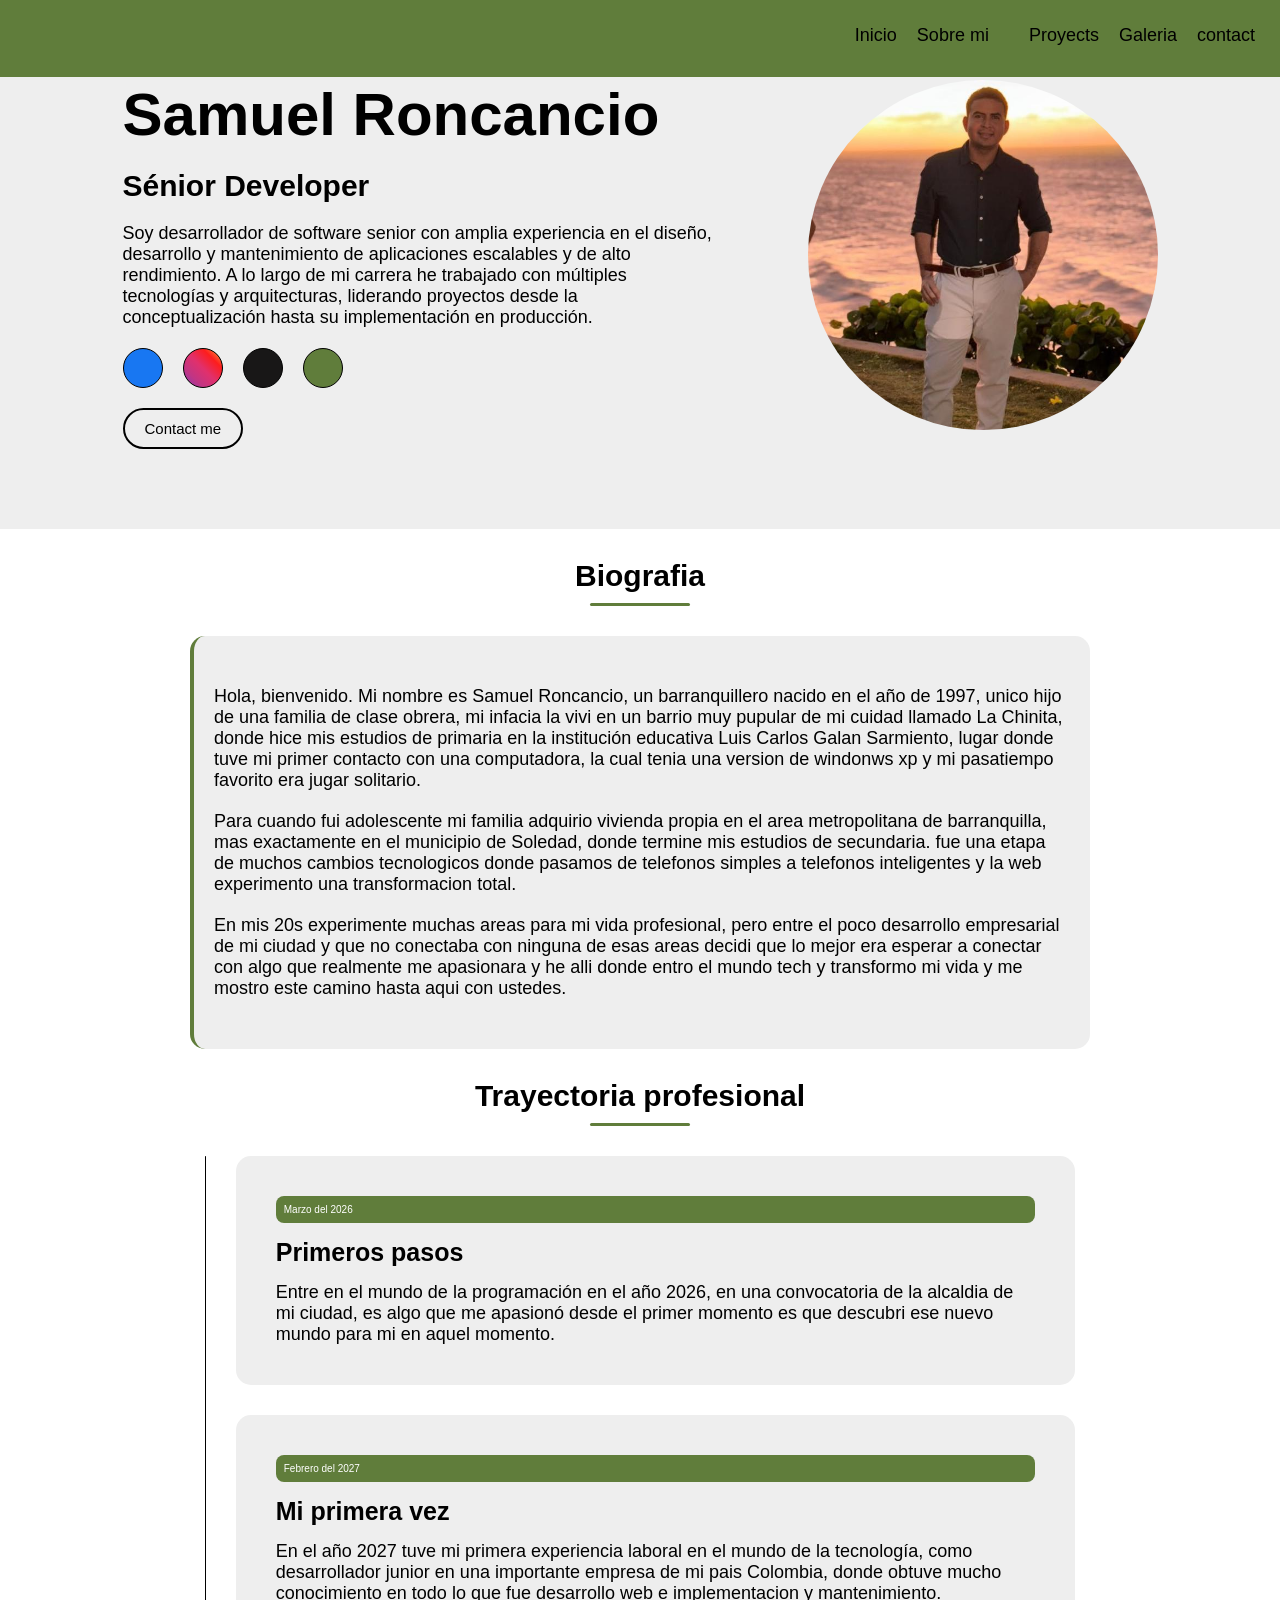
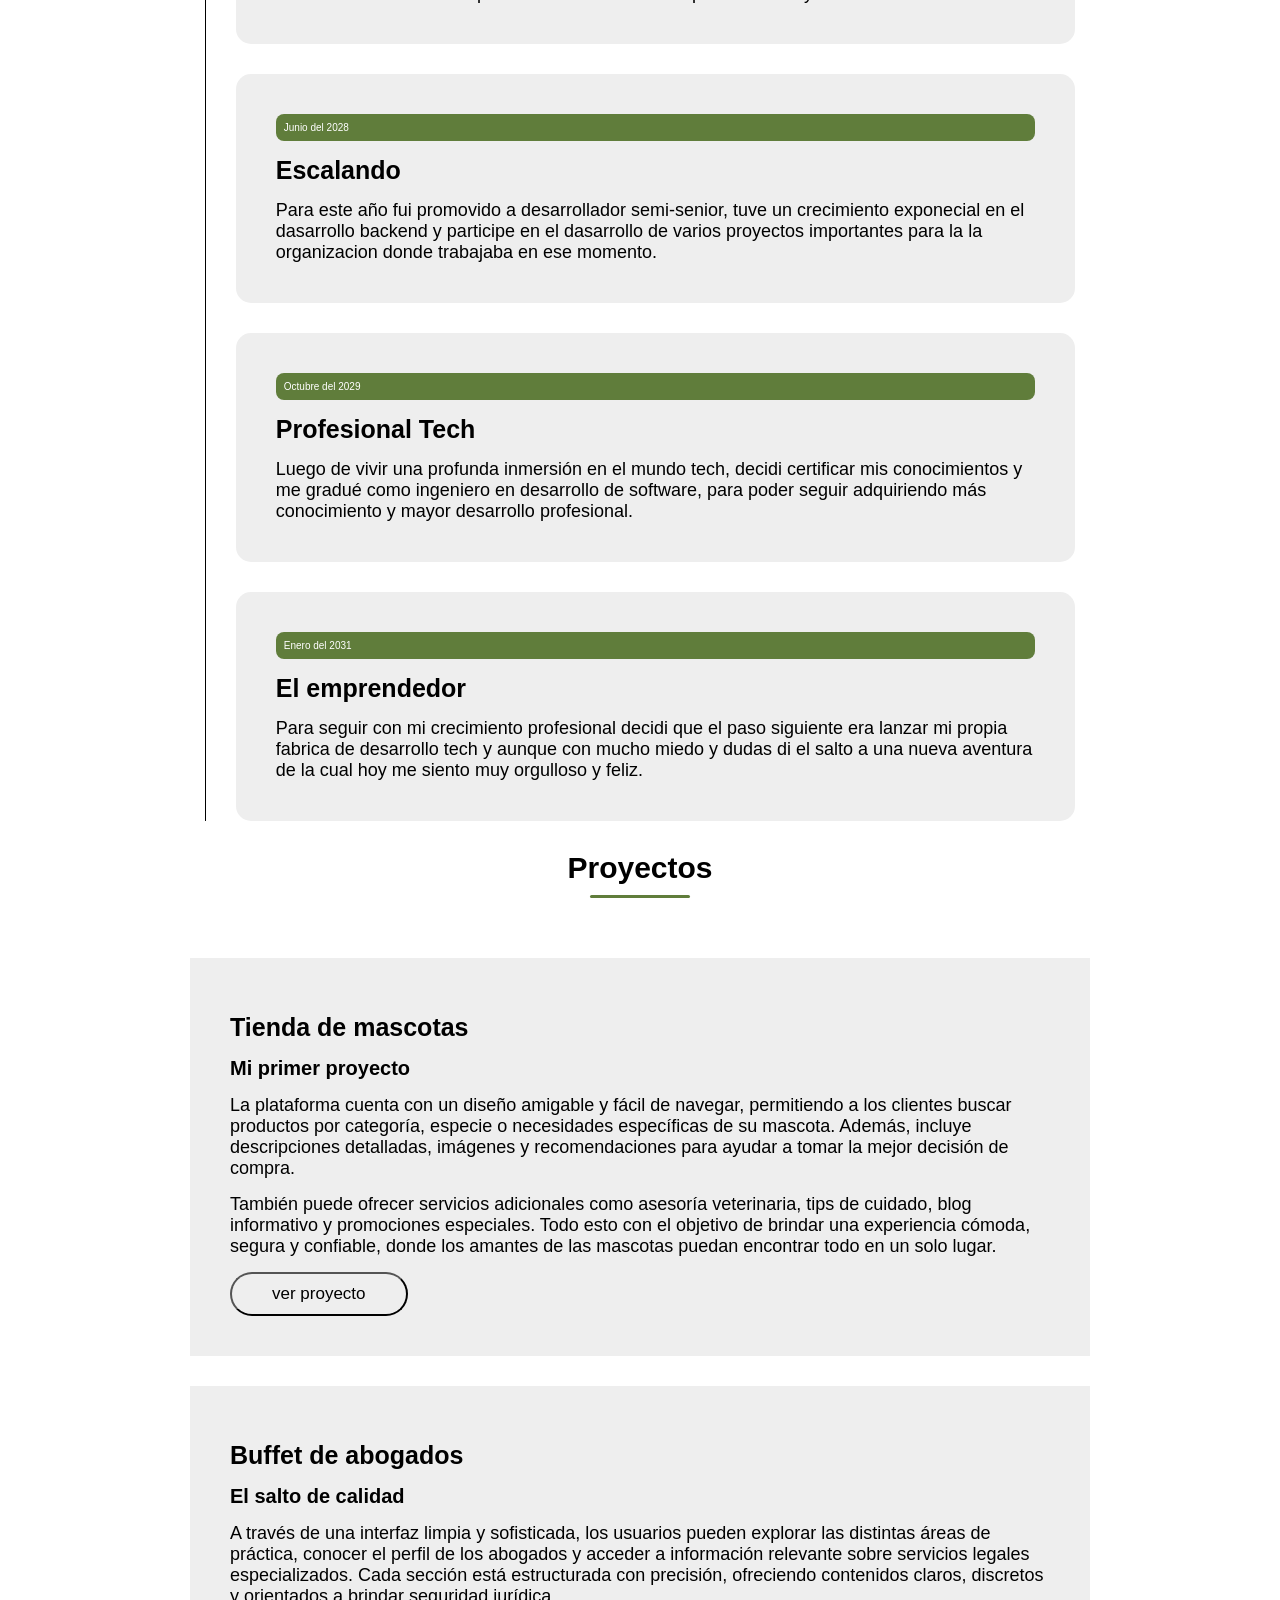
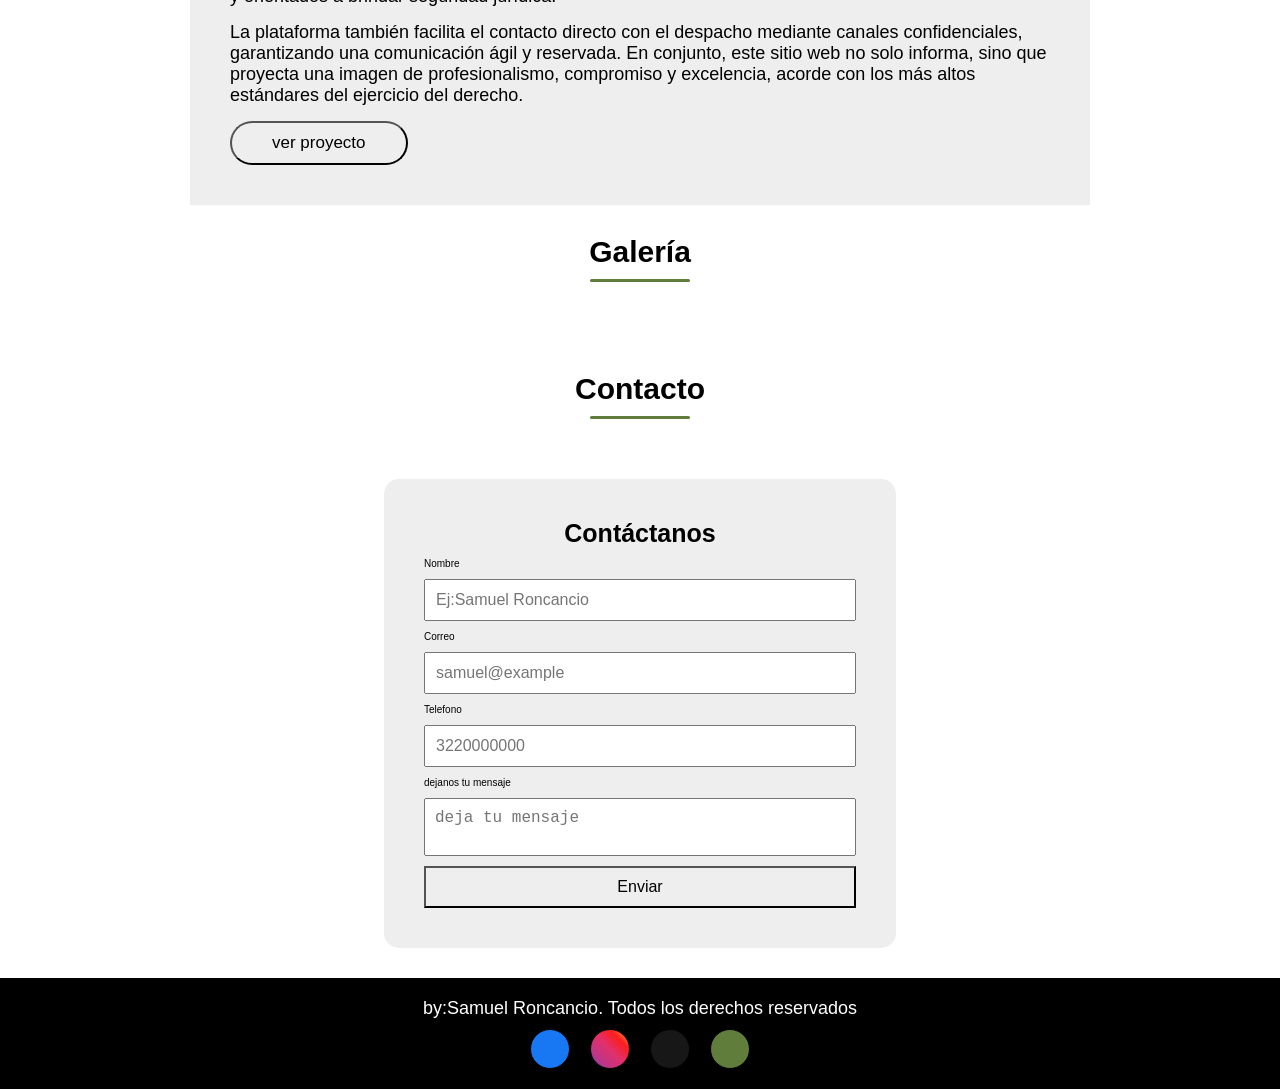
==== commit d6fd27d8: "Merge branch 'main' of https://github.com/samueroncancio-rgb/proyecto-html" ====
--- a/index.html
+++ b/index.html
@@ -25,6 +25,10 @@
             <li><a href="#gallery" class="link">Galeria</a></li>
             <li><a href="#contact" class="link">contact</a></li>
         </ul>
+        <button class="menu">
+        <i class="fa-solid fa-bars"></i>
+
+        </button>
     </nav>
     
 </header>
--- a/src/css/estilo.css
+++ b/src/css/estilo.css
@@ -2,6 +2,10 @@
     padding: 0;
     margin: 0;
     box-sizing: border-box;
+    scroll-behavior: smooth;
+}
+html{
+    font-size: 62.5%;
 }
 :root{
     --color_principal:#fff;
@@ -18,59 +22,111 @@
     text-decoration: none;
 }
 h1{
-    font-size: 60px;
+    font-size: 6rem;
 }
 h2{
-    font-size: 30px;
+    font-size: 3rem;
 }
 p{
-    font-size: 18px;
+    font-size: 1.8rem;
 }
 h3{
-    font-size: 25px;
+    font-size: 2.5rem;
 }
 h4{
-    font-size: 20px;
+    font-size: 2rem;
+
+}
+
+main{
+    display: flex;
+    flex-direction: column;
+    gap: 3rem;
+}
+section{
+    scroll-margin-top: 10rem;
 }
 /*clases globales*/
 .title{
     text-align: center;
-    margin: 40px 0 ;
-}
+    margin-bottom: 3rem;
+}
+.title::after{
+    content: "";
+    display: block;
+    width: 10rem;
+    height: 0.3rem;
+    background-color: var(--color_secundario);
+    margin: 1rem auto 0;
+    border-radius: 0.5rem;
+}
+
+/* seccion header*/
 .header{
     width: 100%;
     position: fixed;
     top: 0;
     left: 0;
+    z-index: 1000;
 
 }
 .barra_navegacion{
+    width: 100%;
     display: flex;
     justify-content: space-between;
     background-color:var(--color_secundario);
+    align-items: center;
+    padding: 2.5rem;
 
 }
 .links{
     display: flex;
     justify-content: space-between;
-    padding: 25px;
-    gap: 20px;
+    gap: 2rem;
     list-style: none;
+    font-size: 1.8rem;
+
+}
+.link {
+    color: #000;
+    transition: color .3s ease;
+
+}
+.link:hover{
+    color: var(--color_principal);
+}
+
+.link::after{
+    content:'' ;
+    display: block;
+    height: 0.3rem;
+    width: 0;
+    background-color: var(--color_principal);
+    margin-top: 0.3rem;
+    border-radius: 1rem;
+    transition: width .3s ease;
+
+}
+.link:hover::after{
+    width: 100%;
+}
+
+.menu{
+   padding: 1rem;
+   width: fit-content;
+   background-color: transparent;
+   border: 0.1rem solid var(--color_principal);
+   color: var(--color_principal);
+   border-radius: 0.4rem;
+   display: none;
+}
+.fa-bars{
     font-size: 18px;
-
-}
-.links li a{
-   
-    color: #000;
-
-}
-.links li a:hover{
-    color: var(--color_principal);
 }
 /* seccion inicio*/
 .inicio{
-    margin: top 70px;;
-    padding: 80px ;
+    margin: top 7rem;;
+    padding: 8rem ;
     display: flex;
     justify-content: space-around;
     background-color: #eee;
@@ -78,21 +134,22 @@
 
 
 
+
 .inicio_info{
     display: flex;
     flex-direction: column;
-    gap: 20px;
-    max-width: 600px;
+    gap: 2rem;
+    max-width: 60rem;
 
 }
 .social_media{
     display: flex;
-    gap: 20px;
+    gap: 2rem;
 }
 .link_social_media{
-    height: 40px;
-    width: 40px;
-    border: 1px solid #000;
+    height: 4rem;
+    width: 4rem;
+    border: 0.1rem solid #000;
     display: flex;
     justify-content: center;
     align-items: center;
@@ -103,10 +160,10 @@
 }
 .link_social_media:hover{
     opacity:0.9;
-    transform: translateY(-10px);
+    transform: translateY(-10rem);
 }
 .fa-brands{
-    font-size: 22px;
+    font-size: 2.2rem;
     color:var(--color_principal);
 
 
@@ -128,14 +185,15 @@
 .btn_contact{
     display: inline-block;
     width: fit-content;
-    padding: 10px 20px;
-    border: 2px solid #000;
+    padding: 1rem 2rem;
+    border: 0.2rem solid #000;
     background-color:transparent;
     transition: background-color .3s;
+    border-radius: 12rem;
 
 }
 .btn_contact a{
-    font-size: 15px;
+    font-size: 1.5rem;
     color: #000;
 }
 .btn_contact:hover{
@@ -146,8 +204,8 @@
     color:var(--color_principal);
 }
 .inicio_img img{
-    height: 350px;
-    width: 350px;
+    height: 35rem;
+    width: 35rem;
     border-radius: 50%;
 }
 /*biografia seccion*/
@@ -155,14 +213,14 @@
 
 .biografia_section{
     background-color:#eee;
-    padding: 50px 20px;
-    max-width: 900px;
+    padding: 5rem 2rem;
+    max-width: 90rem;
     margin: auto;
-    border-radius: 15px;
-    display: flex;
-    flex-direction: column;
-    gap: 20px;
-    border-left:4px solid var(--color_secundario);
+    border-radius: 1.5rem;
+    display: flex;
+    flex-direction: column;
+    gap: 2rem;
+    border-left:0.4rem solid var(--color_secundario);
 
 
 }
@@ -177,66 +235,67 @@
     justify-content: center;
     flex-direction: column;
     align-items: center;
-    gap: 30px;
+    gap: 3rem;
     
 
 }
 .container_line_time{
     display: flex;
-    gap: 30px;
+    gap: 3rem;
     justify-content: center;
-    max-width: 870px;
+    max-width: 87rem;
     
 
 }
 .linea{
-    width: 2px;
+    width: 0.2rem;
     background-color: #000;
-    border-radius: 12px;
+    border-radius: 1.2rem;
 }
 .item_line_time{
     background-color: #eee;
-    padding: 40px;
-    border-radius: 15px;
-    display: flex;
-    flex-direction: column;
-    gap: 15px;
+    padding: 4rem;
+    border-radius: 1.5rem;
+    display: flex;
+    flex-direction: column;
+    gap: 1.5rem;
 }
 .linea_tiempo time{
     background-color: var(--color_secundario);
-    padding: 8px;
-    border-radius: 8px;
+    padding: 0.8rem;
+    border-radius: 0.8rem;
     color: var(--color_principal);
 }
 /*seccion proyectos*/
 .proyectos{
     display: flex;
     flex-direction: column;
-    gap: 30px;
+    gap: 3rem;
     align-items: center;
 }
 .container_proyect{
-    max-width: 900px;
-    display: flex;
-    flex-direction: column;
-    gap: 30px;
+    max-width: 90rem;
+    display: flex;
+    flex-direction: column;
+    gap: 3rem;
 
 }
 .proyecto{
-    padding: 40px;
+    padding: 4rem;
     background-color:#eee;
     display: flex;
     flex-direction: column;
-    gap: 15px;
+    gap: 1.5rem;
 }
 .img_proyect{
-    width: 100%;
-    height:400px ;
+    max-width: 100%;
+    height:auto ;
 }
 .btn_proyecto{
     width: fit-content;
-    padding: 10px 40px;
+    padding: 1rem 4rem;
     background-color:transparent;
+    border-radius: 12rem;
     
     cursor: pointer;
     transition:background-color .3s ease;
@@ -248,8 +307,115 @@
 }
 .btn_proyecto a{
     color: #000;
-    font-size: 17px;
+    font-size: 1.7rem;
 }
 .btn_proyecto:hover a{
     color: var(--color_principal);
+}
+/*secccion galeria*/
+.gallery{
+    
+   
+    display: flex;
+    flex-direction: column;
+    gap: 3rem;
+    align-items: center;
+}
+.gallery_container{
+    max-width: 90rem;
+    position: relative;
+    display: flex;
+    overflow: hidden;
+
+}
+.gallery_subcontainer{
+    display: flex;
+    gap: 3rem;
+
+}
+.gallery_item{
+    min-width: 100%;
+    display: flex;
+    justify-content: center;
+
+}
+.gallery_item img{
+    width: 80%;
+    height: auto;
+    object-fit: cover;
+}
+.btn{
+    position: absolute;
+    top: 50%;
+    transform: translateY(-50%);
+    background-color: var(--color_secundario);
+    color: var(--color_principal);
+    border: none;
+    padding: 1rem 1.5rem;
+    cursor: pointer;
+    font-size: 2rem;
+
+}
+.prev{
+    left: 0;
+}
+.next{
+    right: 0;
+}
+/*seccion contact*/
+.contact{
+    display: flex;
+    flex-direction: column;
+    align-items: center;
+    gap: 3rem;
+}
+
+form{
+    width: 40%;
+    max-width: 90rem;
+    padding: 4rem;
+    border-radius: 1.5rem;
+    background-color:#eee;
+    display: flex;
+    flex-direction: column;
+    gap: 1rem;
+    margin-bottom: 3rem;
+
+}
+form h3{
+    text-align: center;
+}
+input,textarea{
+    padding: 1rem;
+    font-size: 1.6rem;
+    resize: none;
+
+}
+input[type="submit"]{
+    background-color: transparent;
+    cursor: pointer;
+    transition: background-color .3s ease, color .3s ease;
+
+}
+input[type="submit"]:hover{
+    color: var(--color_principal);
+    background-color: var(--color_secundario);
+
+
+}
+/* footer seccion*/
+footer{
+    display: flex;
+    flex-direction: column;
+    align-items: center;
+    gap: 1rem;
+    background-color: #000;
+    color: var(--color_principal);
+    padding: 2rem;
+
+}
+/*diseño responsive*/
+@media screen and (max-width) {
+    
+    
 }
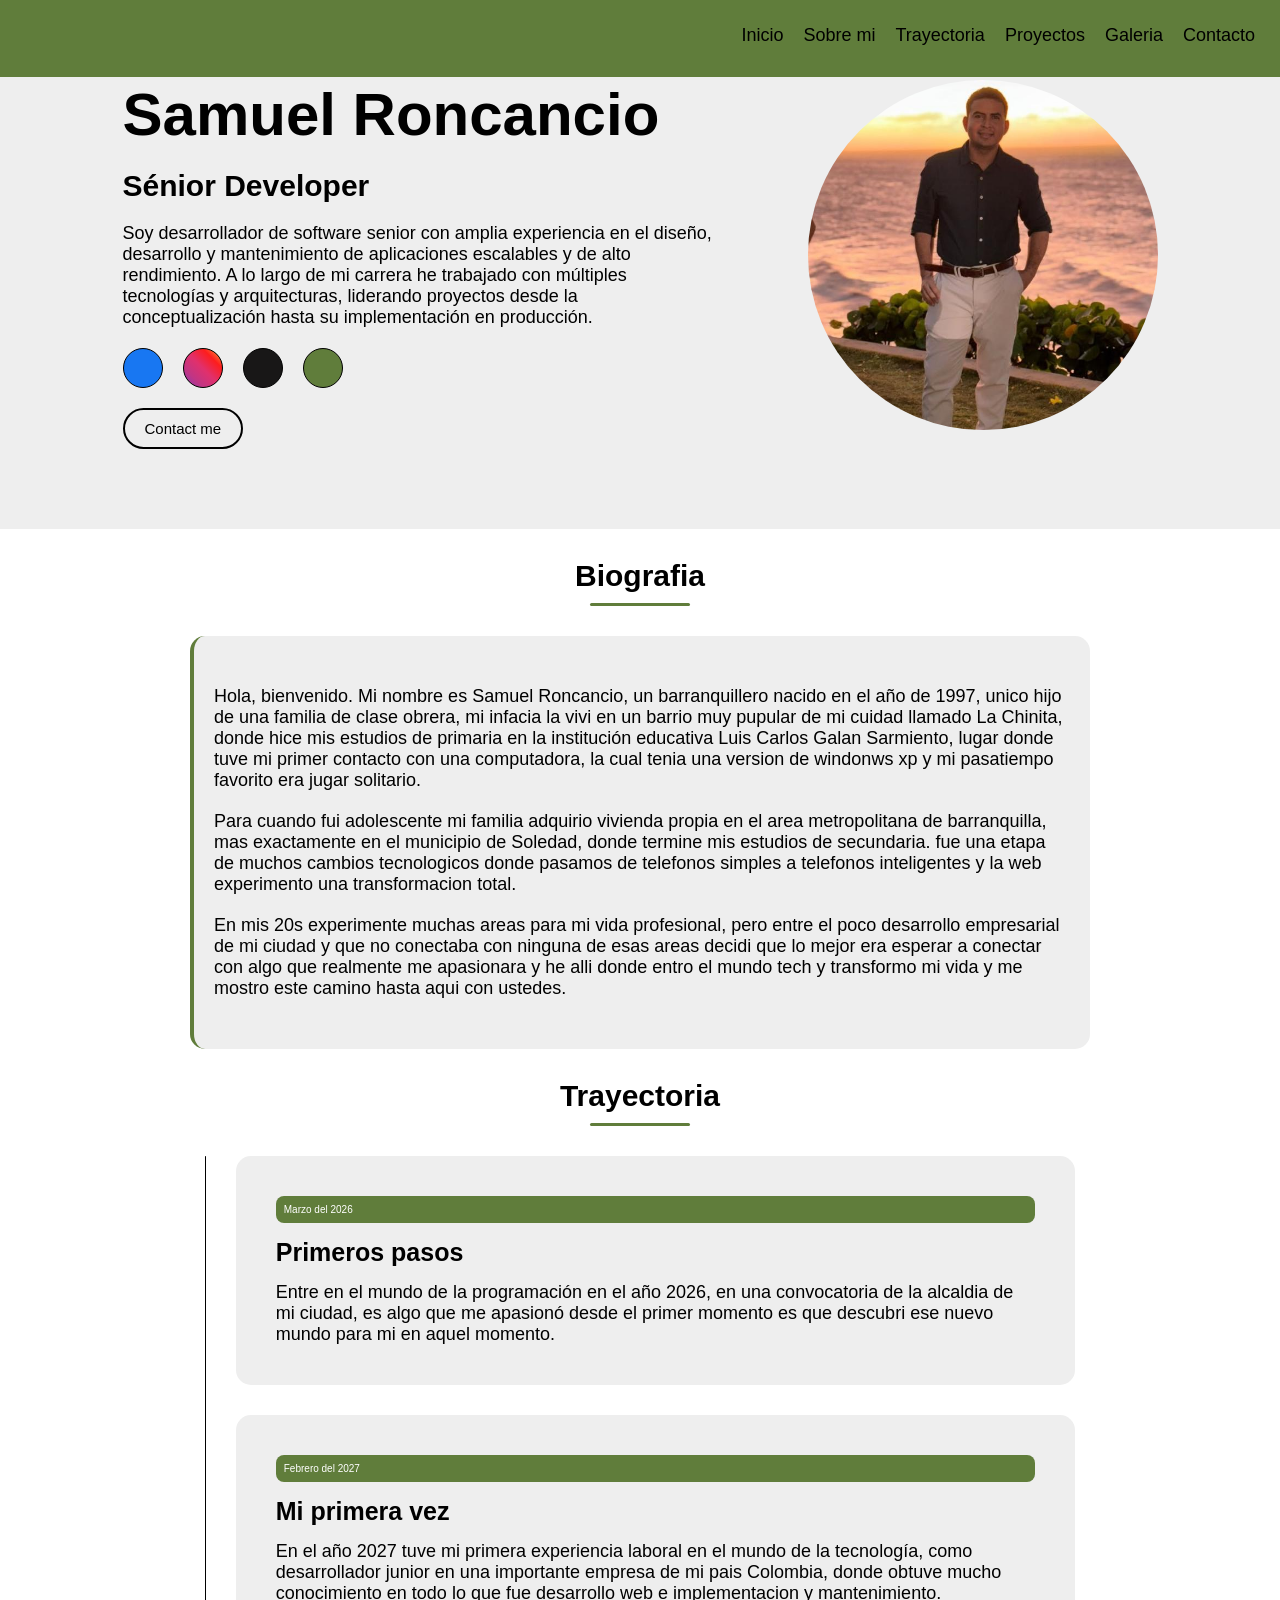
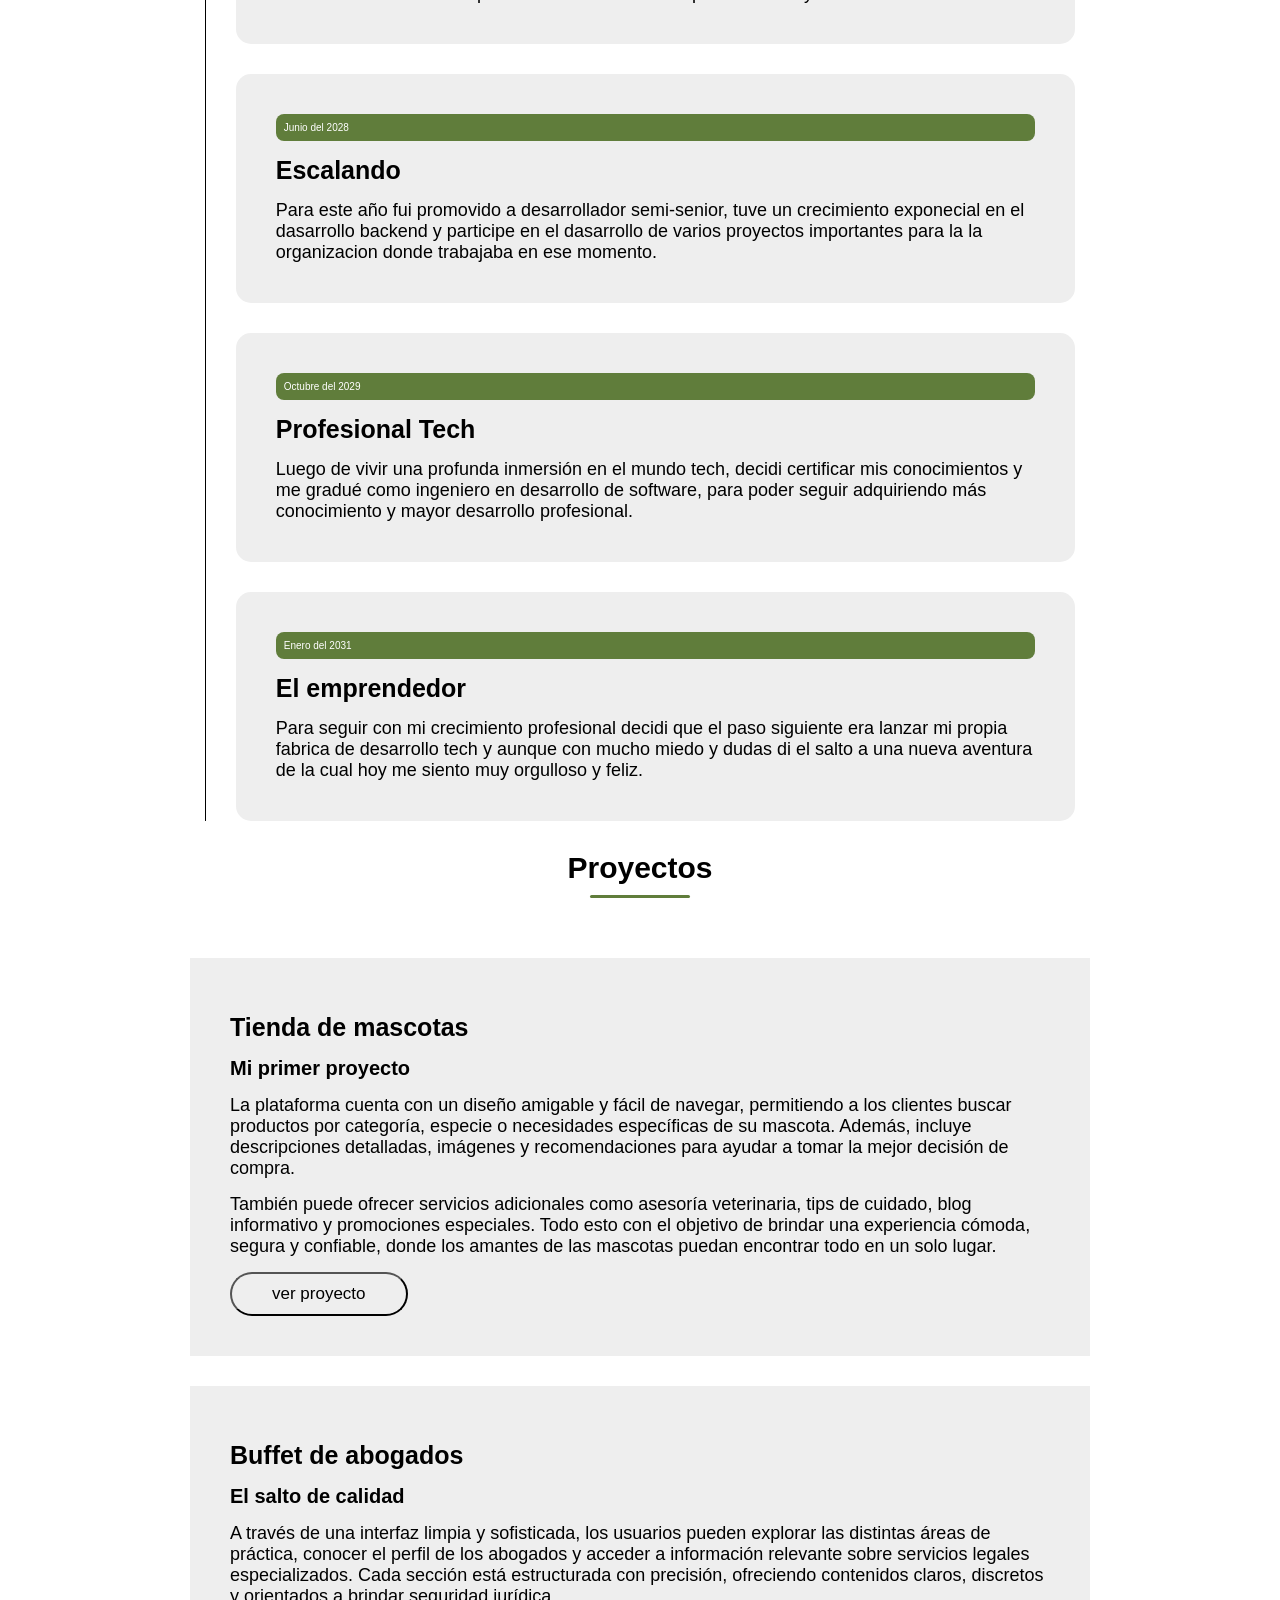
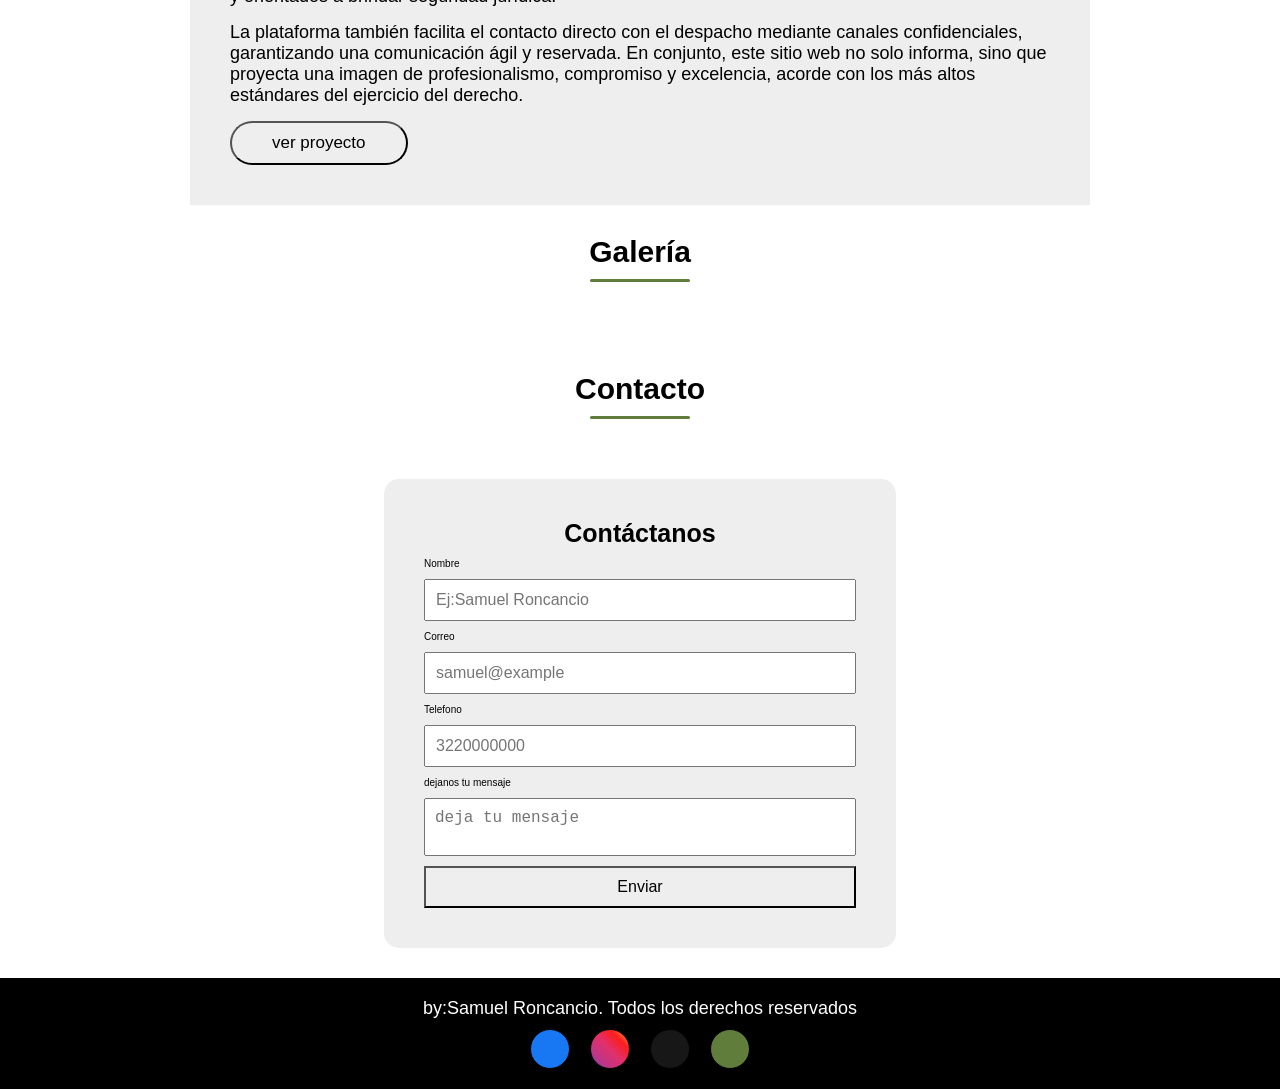
==== commit 000122bc: "Cambios viernes" ====
--- a/index.html
+++ b/index.html
@@ -20,10 +20,10 @@
         <ul class="links">
             <li><a href="#inicio" class="link">Inicio</a></li>
             <li><a href="#about" class="link">Sobre mi</a></li>
-            <li><a href="#line_time" class="link"></a></li>
-            <li><a href="#projects" class="link">Proyects</a></li>
+            <li><a href="#line_time" class="link">Trayectoria</a></li>
+            <li><a href="#projects" class="link">Proyectos</a></li>
             <li><a href="#gallery" class="link">Galeria</a></li>
-            <li><a href="#contact" class="link">contact</a></li>
+            <li><a href="#contact" class="link">Contacto</a></li>
         </ul>
         <button class="menu">
         <i class="fa-solid fa-bars"></i>
@@ -67,7 +67,7 @@
 
     <section class="line_time " id="line_time">
     
-        <h2 class="title">Trayectoria profesional</h2>
+        <h2 class="title">Trayectoria</h2>
         
         <div class="container_line_time">
             <span class="linea"></span>
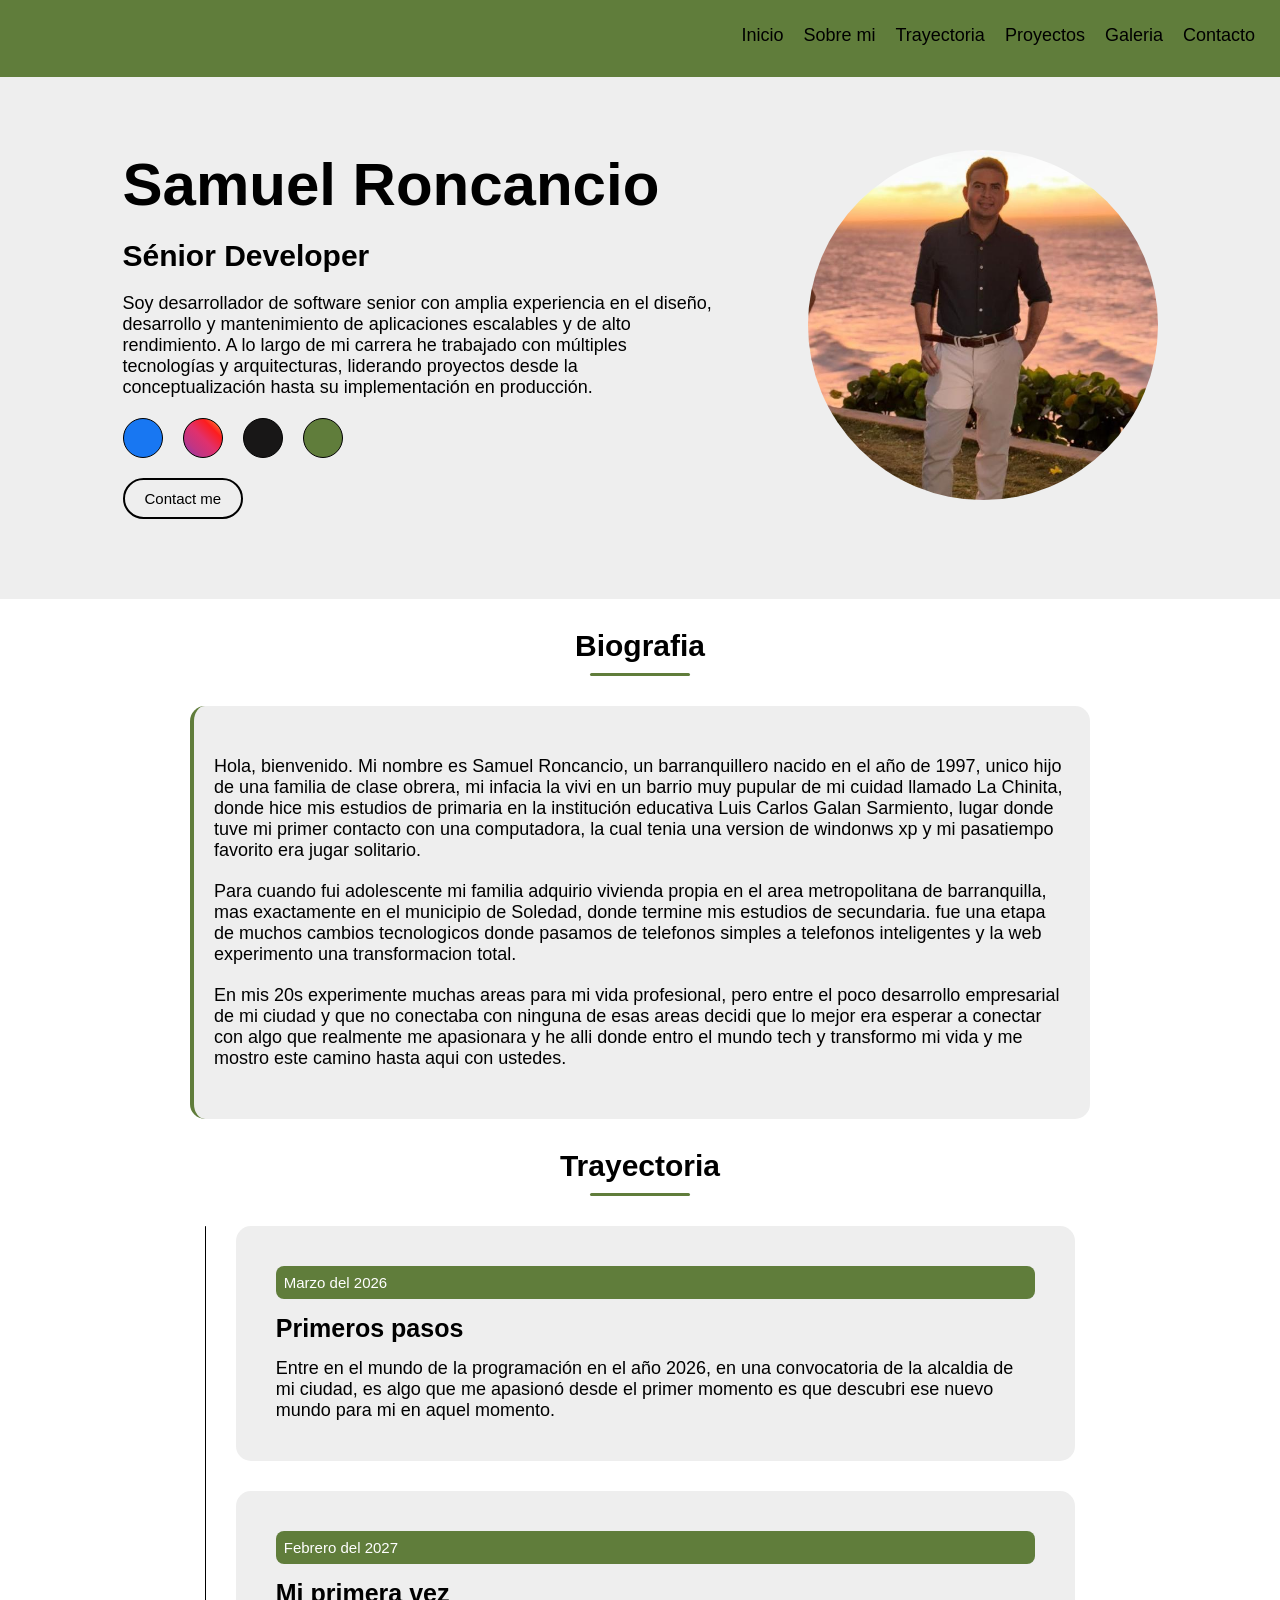
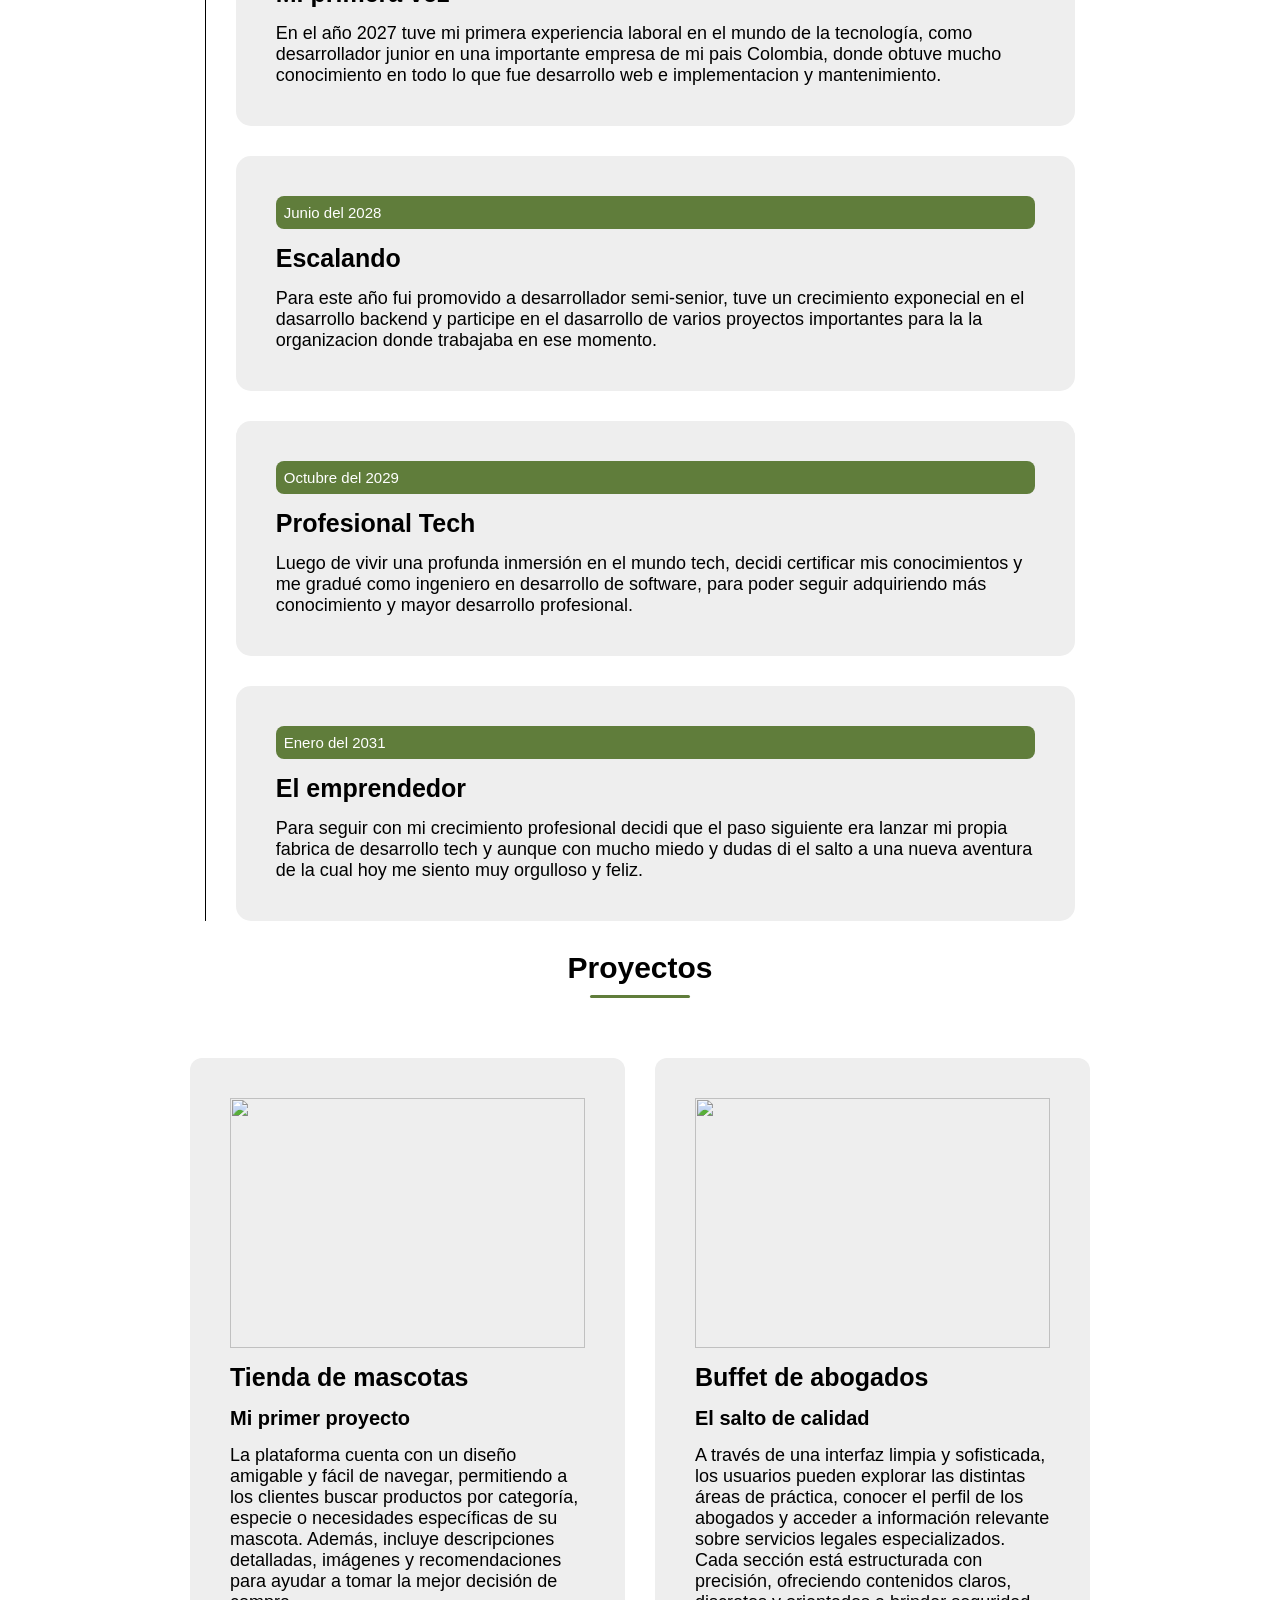
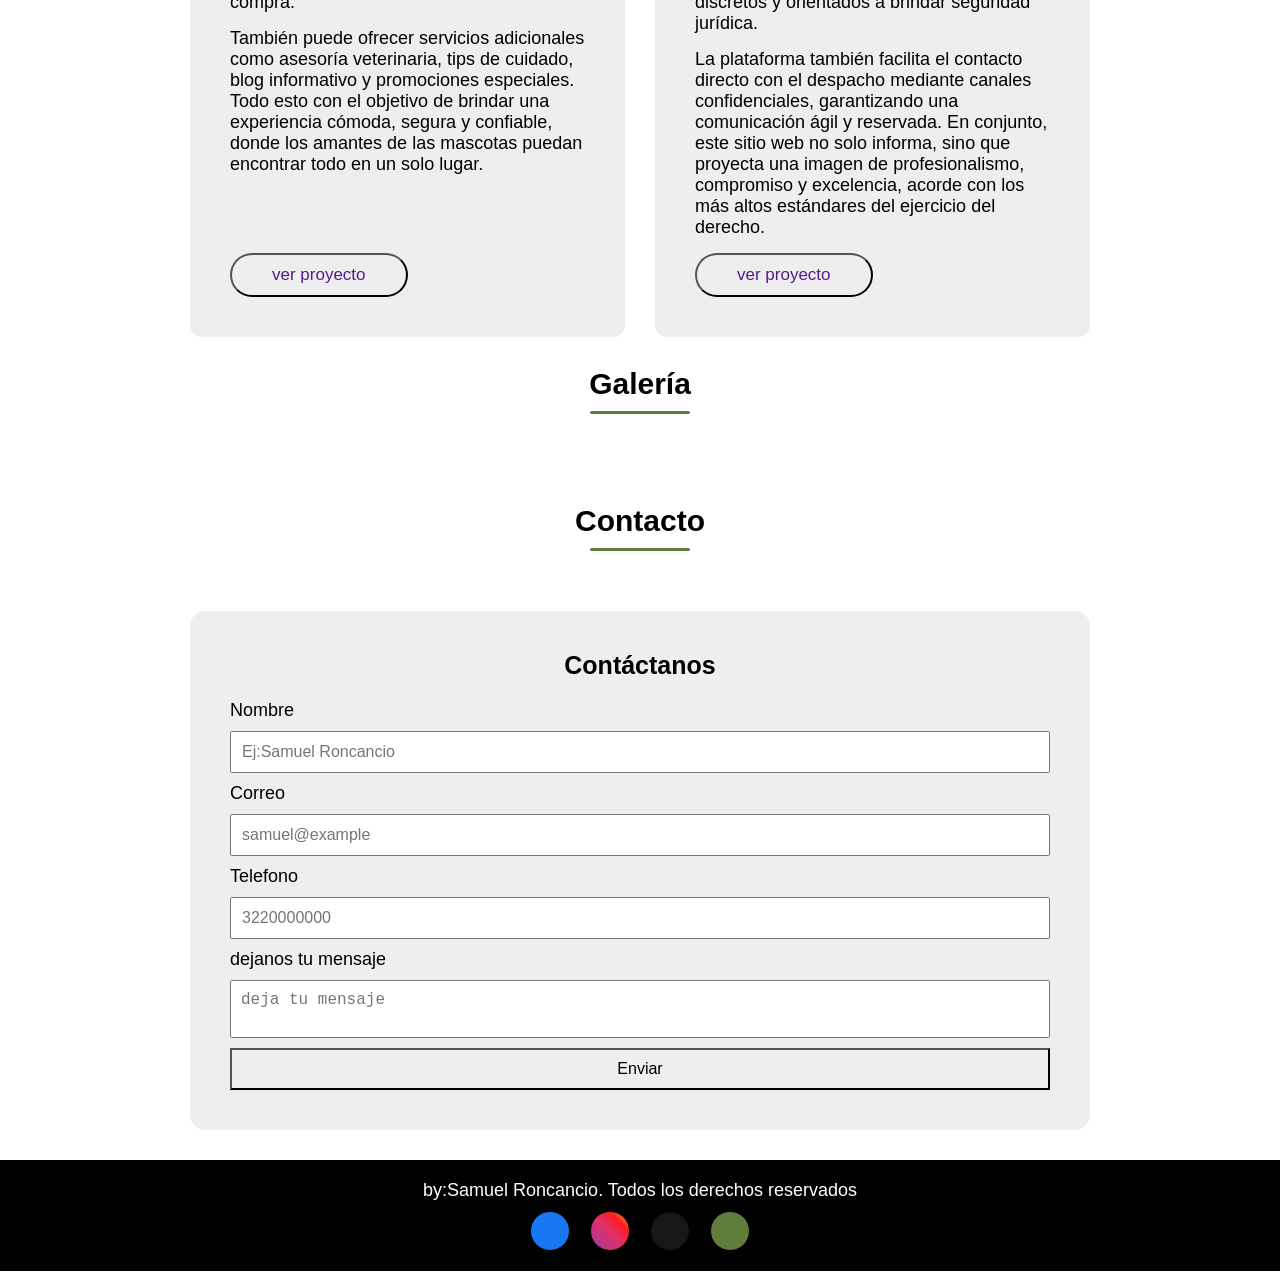
==== commit d49769e7: "Cambios Lunes" ====
--- a/index.html
+++ b/index.html
@@ -39,10 +39,10 @@
             <h2>Sénior Developer</h2>
             <p>Soy desarrollador de software senior con amplia experiencia en el diseño, desarrollo y mantenimiento de aplicaciones escalables y de alto rendimiento. A lo largo de mi carrera he trabajado con múltiples tecnologías y arquitecturas, liderando proyectos desde la conceptualización hasta su implementación en producción.</p>
             <div class="social_media">
-                <a href="" class="link_social_media"><i class="fa-brands fa-facebook-f"></i></a>
-                <a href="" class= "link_social_media"><i class="fa-brands fa-square-instagram"></i></a>
-                <a href=""class= "link_social_media"><i class="fa-brands fa-github"></i></a>
-                <a href=""class="link_social_media"><i class="fa-brands fa-square-whatsapp"></i></a>
+                <a href="#" class="link_social_media"><i class="fa-brands fa-facebook-f"></i></a>
+                <a href="#" class= "link_social_media"><i class="fa-brands fa-square-instagram"></i></a>
+                <a href="#"class= "link_social_media"><i class="fa-brands fa-github"></i></a>
+                <a href="#"class="link_social_media"><i class="fa-brands fa-square-whatsapp"></i></a>
             </div>
             <button class="btn_contact">
                 <a href="#contact">Contact me</a>
@@ -56,8 +56,8 @@
 
         <h2 class="title">Biografia</h2>
 
-        <article class="biografia_section">
-        
+        <article class="biografia_section max_width" >
+         
             
             <p >Hola, bienvenido. Mi nombre es Samuel Roncancio, un barranquillero nacido en el año de 1997, unico hijo de una familia de clase obrera, mi infacia la vivi en un barrio muy pupular de mi cuidad llamado La Chinita, donde hice mis estudios de primaria en la institución educativa Luis Carlos Galan Sarmiento, lugar donde tuve mi primer contacto con una computadora, la cual tenia una version de windonws xp y mi pasatiempo favorito era jugar solitario.</p>
             <p >Para cuando fui adolescente mi familia adquirio vivienda propia en el area metropolitana de barranquilla, mas exactamente en el municipio de Soledad, donde termine mis estudios de secundaria. fue una etapa de muchos cambios tecnologicos donde pasamos de telefonos simples a telefonos inteligentes y la web experimento una transformacion total.</p>
@@ -69,7 +69,7 @@
     
         <h2 class="title">Trayectoria</h2>
         
-        <div class="container_line_time">
+        <div class="container_line_time max_width">
             <span class="linea"></span>
             <div class="linea_tiempo">
                 <article class="item_line_time">
@@ -113,7 +113,7 @@
     </section>
     <section class="proyectos" id="projects">
         <h2 class="title">Proyectos</h2>
-        <div class="container_proyect">
+        <div class="container_proyect max_width">
             <article class="proyecto">
                 <img src="public/img/mascotas.img" alt="" class="img_proyect">
                 <h3>Tienda de mascotas</h3>
@@ -135,7 +135,7 @@
     </section>
     <section class="gallery" id="gallery" >
         <h2 class="title">Galería</h2>
-        <div class="gallery_container">
+        <div class="gallery_container max_width">
             <div class="gallery_subcontainer">
                 <div class="gallery_item"><img src="public/img/mascotas.img" alt=""></div>
                 <div class="gallery_item"><img src="public/img/mascotas.img" alt=""></div>
@@ -143,8 +143,8 @@
                 <div class="gallery_item"><img src="public/img/mascotas.img" alt=""></div>
                 <div class="gallery_item"><img src="public/img/mascotas.img" alt=""></div>
                 <div class="gallery_item"><img src="public/img/mascotas.img" alt=""></div>
-                <button class="prev btn"><</button>
-                <button class="next btn">></button>
+                <button class="prev btn"><i class="fa-sharp fa-solid fa-angles-left"></i></button>
+                <button class="next btn"><i class="fa-sharp fa-solid fa-angles-right"></i></button>
             </div>
         </div>
 
@@ -152,7 +152,7 @@
     <section class="contact" id="contact">
         <h2 class="title">Contacto</h2>
         
-        <form action="">
+        <form action="POST" class="max_width">
             <h3>Contáctanos</h3>
             <label for="nombre">Nombre</label>
             <input type="text" id="nombre" placeholder="Ej:Samuel Roncancio">
--- a/src/css/estilo.css
+++ b/src/css/estilo.css
@@ -10,6 +10,8 @@
 :root{
     --color_principal:#fff;
     --color_secundario:#607d3b;
+    --color_terciario:#eee;
+    --color_negro:#000;
 
 }
 
@@ -37,6 +39,10 @@
     font-size: 2rem;
 
 }
+label{
+    font-size: 1.8rem;
+}
+
 
 main{
     display: flex;
@@ -61,6 +67,10 @@
     border-radius: 0.5rem;
 }
 
+.max_width{
+    max-width: 90rem;
+}
+
 /* seccion header*/
 .header{
     width: 100%;
@@ -88,7 +98,7 @@
 
 }
 .link {
-    color: #000;
+    color: var(--color_negro);
     transition: color .3s ease;
 
 }
@@ -125,11 +135,11 @@
 }
 /* seccion inicio*/
 .inicio{
-    margin: top 7rem;;
+    margin-top: 7rem;;
     padding: 8rem ;
     display: flex;
     justify-content: space-around;
-    background-color: #eee;
+    background-color: var(--color_terciario);
 }
 
 
@@ -149,7 +159,7 @@
 .link_social_media{
     height: 4rem;
     width: 4rem;
-    border: 0.1rem solid #000;
+    border: 0.1rem solid var(--color_negro);
     display: flex;
     justify-content: center;
     align-items: center;
@@ -160,7 +170,7 @@
 }
 .link_social_media:hover{
     opacity:0.9;
-    transform: translateY(-10rem);
+    transform: translateY(-1rem);
 }
 .fa-brands{
     font-size: 2.2rem;
@@ -186,7 +196,7 @@
     display: inline-block;
     width: fit-content;
     padding: 1rem 2rem;
-    border: 0.2rem solid #000;
+    border: 0.2rem solid var(--color_negro);
     background-color:transparent;
     transition: background-color .3s;
     border-radius: 12rem;
@@ -194,7 +204,7 @@
 }
 .btn_contact a{
     font-size: 1.5rem;
-    color: #000;
+    color: var(--color_negro);
 }
 .btn_contact:hover{
     background-color: #556b2f;
@@ -212,9 +222,9 @@
 
 
 .biografia_section{
-    background-color:#eee;
+    background-color:var(--color_terciario);
     padding: 5rem 2rem;
-    max-width: 90rem;
+    
     margin: auto;
     border-radius: 1.5rem;
     display: flex;
@@ -249,11 +259,11 @@
 }
 .linea{
     width: 0.2rem;
-    background-color: #000;
+    background-color: var(--color_negro);
     border-radius: 1.2rem;
 }
 .item_line_time{
-    background-color: #eee;
+    background-color: var(--color_terciario);
     padding: 4rem;
     border-radius: 1.5rem;
     display: flex;
@@ -265,6 +275,7 @@
     padding: 0.8rem;
     border-radius: 0.8rem;
     color: var(--color_principal);
+    font-size: 1.5rem;
 }
 /*seccion proyectos*/
 .proyectos{
@@ -274,22 +285,27 @@
     align-items: center;
 }
 .container_proyect{
-    max-width: 90rem;
-    display: flex;
-    flex-direction: column;
+    
+    display: grid;
+    grid-template-columns: repeat(auto-fit,minmax(30rem,1fr));
     gap: 3rem;
 
 }
 .proyecto{
     padding: 4rem;
-    background-color:#eee;
-    display: flex;
-    flex-direction: column;
+    background-color:var(--color_terciario);
+    display: flex;
+    flex-direction: column;
+    border-radius: 1.2rem;
     gap: 1.5rem;
+    flex: 1;
 }
 .img_proyect{
-    max-width: 100%;
-    height:auto ;
+    
+    width: 100%;
+    height:25rem;
+    object-fit: cover;
+    object-position: center;
 }
 .btn_proyecto{
     width: fit-content;
@@ -299,6 +315,7 @@
     
     cursor: pointer;
     transition:background-color .3s ease;
+    margin-top: auto;
 
 }
 
@@ -306,7 +323,7 @@
     background-color:var(--color_secundario);
 }
 .btn_proyecto a{
-    color: #000;
+    color: var(color_negro);
     font-size: 1.7rem;
 }
 .btn_proyecto:hover a{
@@ -322,7 +339,7 @@
     align-items: center;
 }
 .gallery_container{
-    max-width: 90rem;
+    
     position: relative;
     display: flex;
     overflow: hidden;
@@ -371,11 +388,11 @@
 }
 
 form{
-    width: 40%;
-    max-width: 90rem;
+    width: 100%;
+    
     padding: 4rem;
     border-radius: 1.5rem;
-    background-color:#eee;
+    background-color:var(--color_terciario);
     display: flex;
     flex-direction: column;
     gap: 1rem;
@@ -384,6 +401,7 @@
 }
 form h3{
     text-align: center;
+    margin-bottom: 1rem;
 }
 input,textarea{
     padding: 1rem;
@@ -409,13 +427,70 @@
     flex-direction: column;
     align-items: center;
     gap: 1rem;
-    background-color: #000;
+    background-color: var(--color_negro);
     color: var(--color_principal);
     padding: 2rem;
 
 }
 /*diseño responsive*/
-@media screen and (max-width) {
-    
-    
-}+@media screen and (max-width:480px) {
+   h1{
+    font-size: 5rem;
+
+   } 
+   h2 {
+    font-size: 2rem;
+   } 
+   h3{
+    font-size: 1.8;
+   }
+   h4{
+    font-size: 1.4rem;
+   }
+   p,label{
+    font-size: 1.2rem;
+   }
+   
+   /*clases globales*/
+   .max_width{
+    max-width: 30rem;
+   }
+   
+   /*header seccion*/
+   .links{
+    display: none;
+   }
+
+   .menu{
+    display: block;
+   }
+
+   /*inicio seccion*/
+   .inicio{
+    flex-direction: column;
+    padding: 4rem;
+   }
+   .inicio_info{
+    align-items: center;
+    text-align: center;
+
+   }
+   .inicio_img{
+    display: none;
+   }
+
+   /*gallery seccion*/
+   .btn{
+    padding: 0.5rem 0.75rem;
+    
+   }
+   
+
+   /*contact*/
+   input,textarea{
+    font-size: 1.2rem;
+   }
+   
+
+}
+
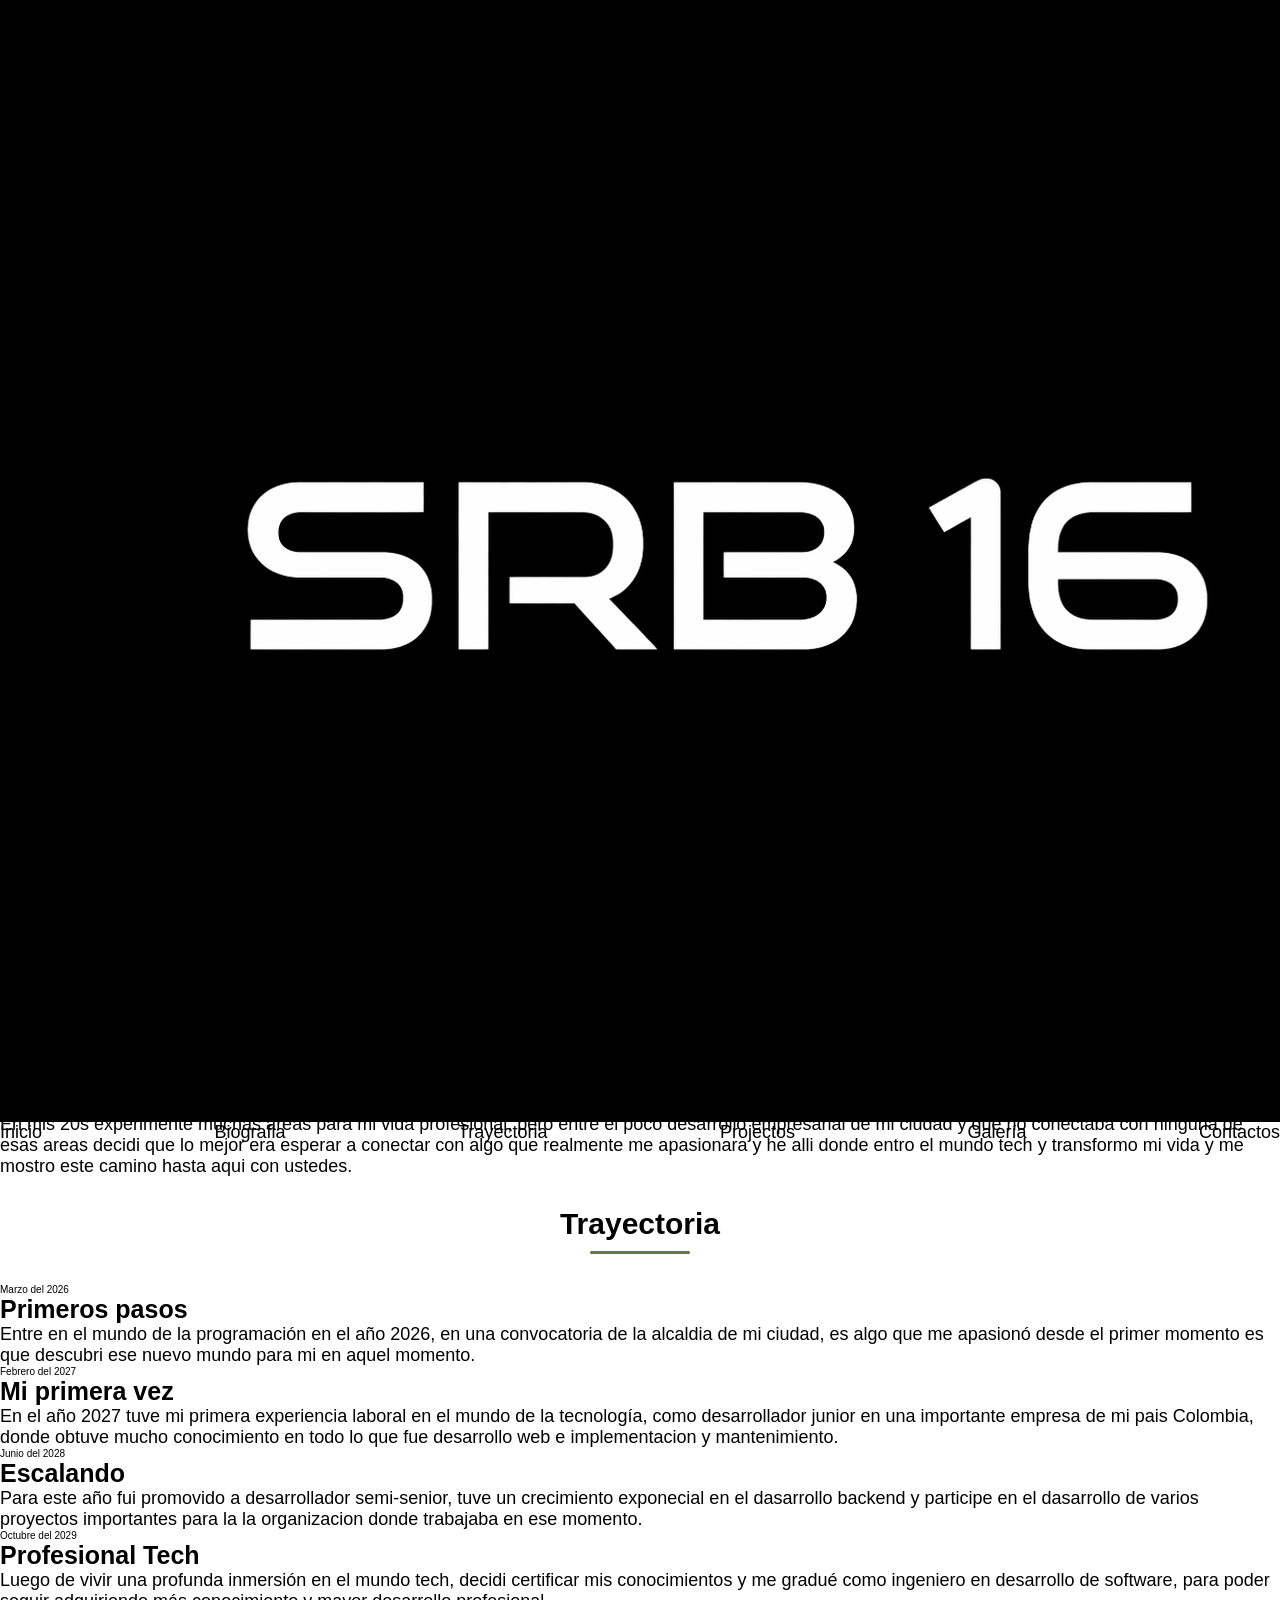
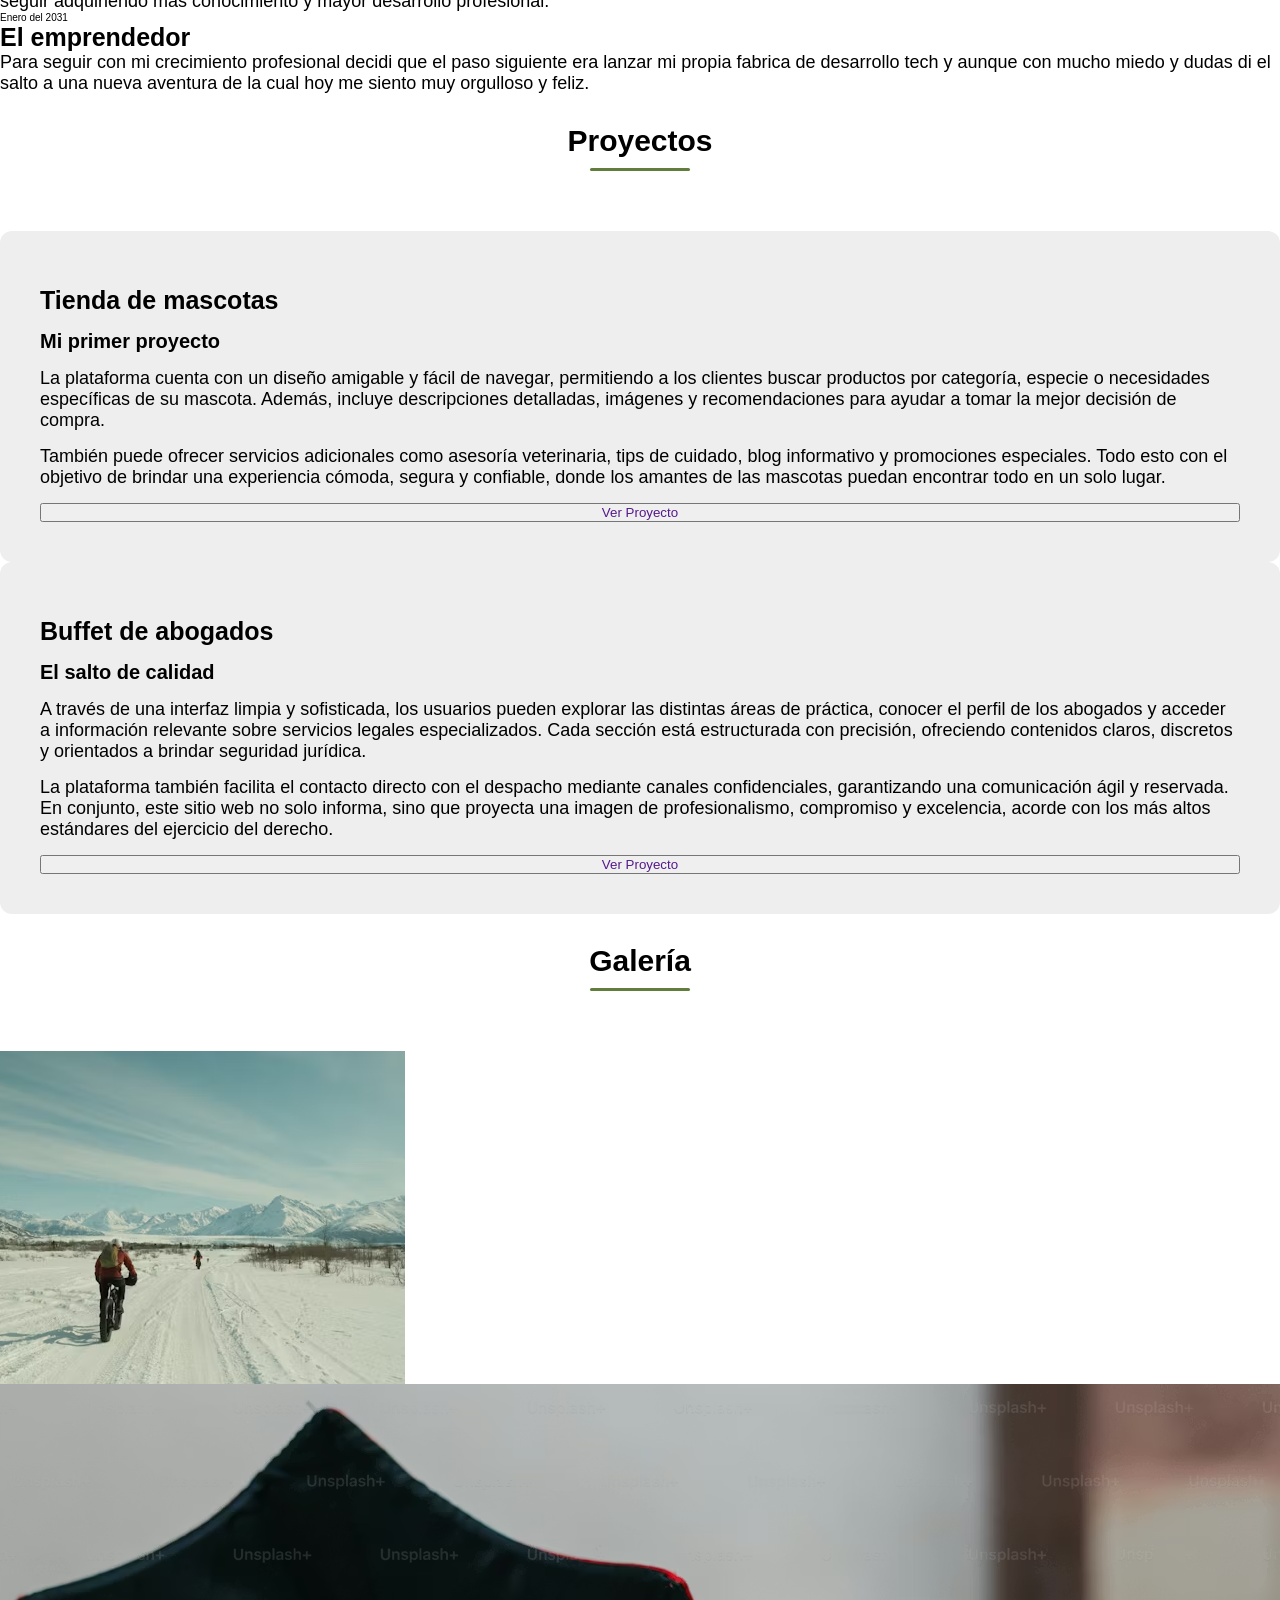
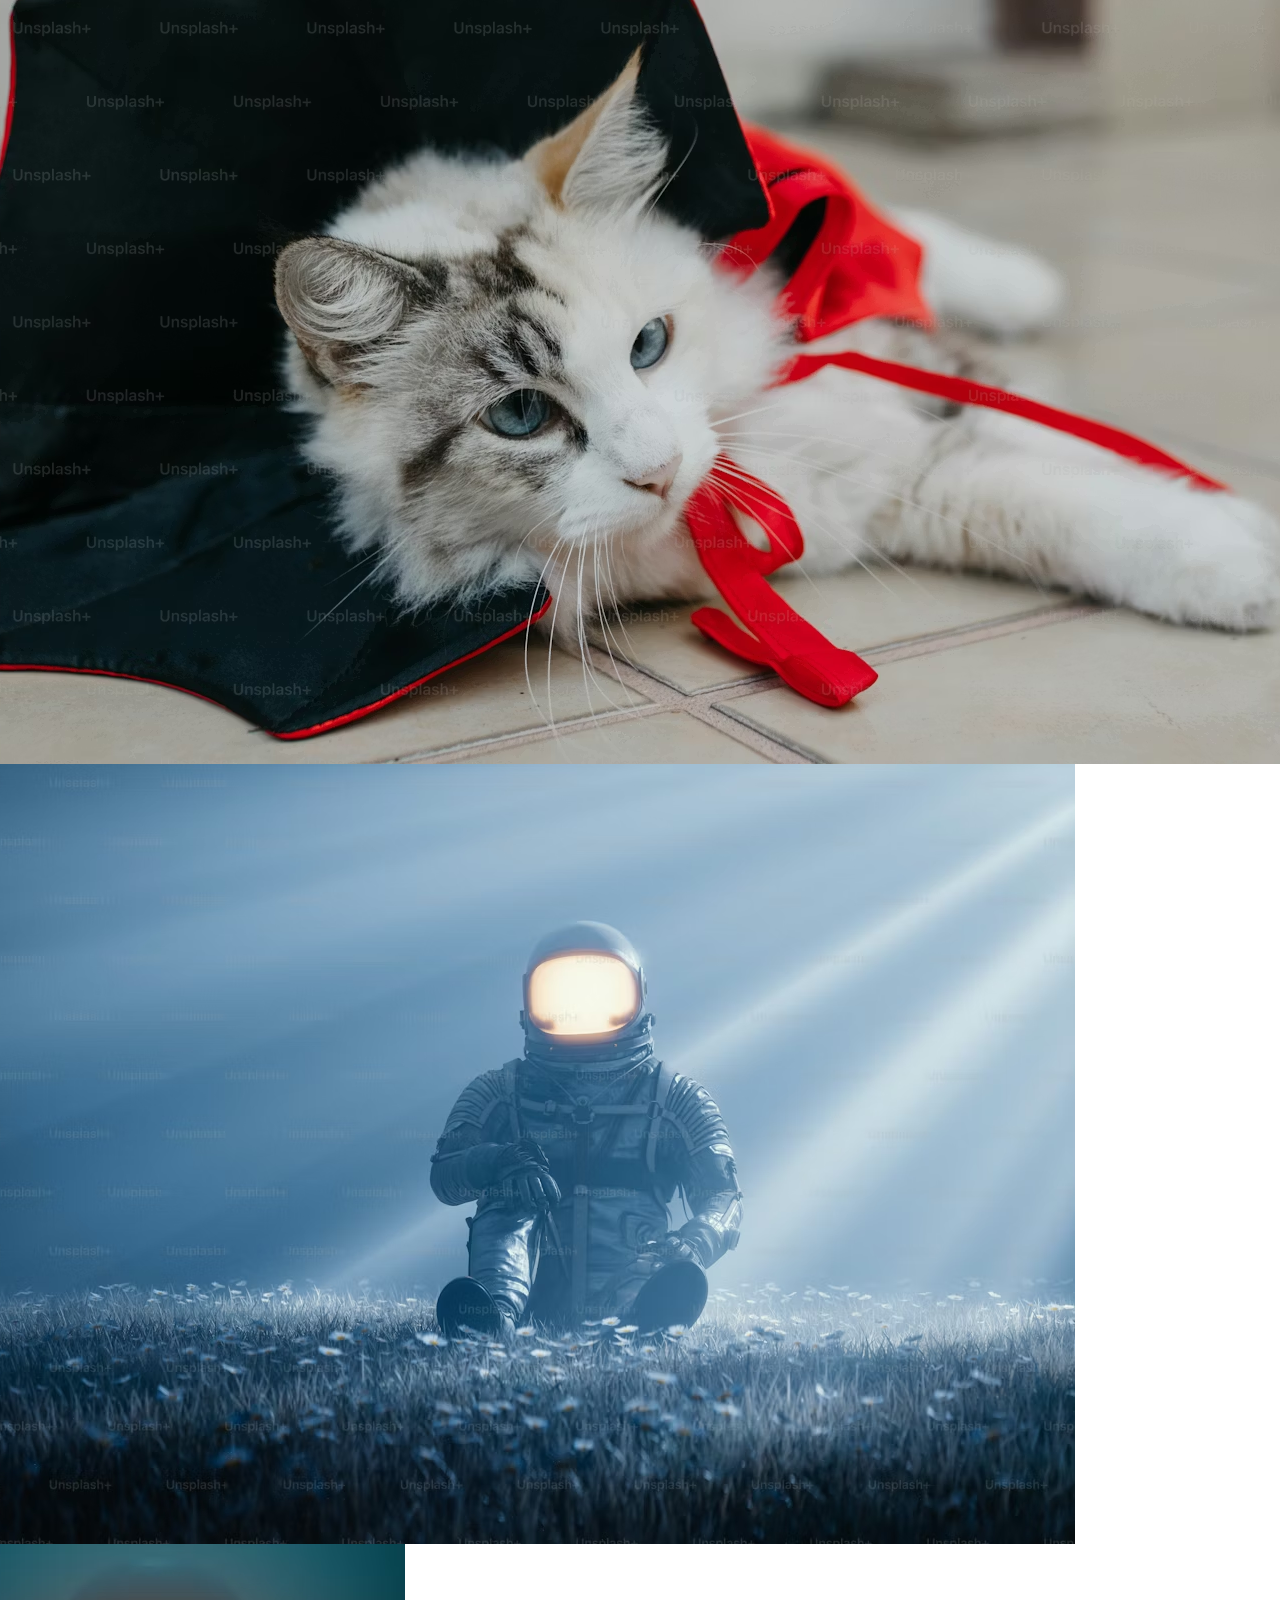
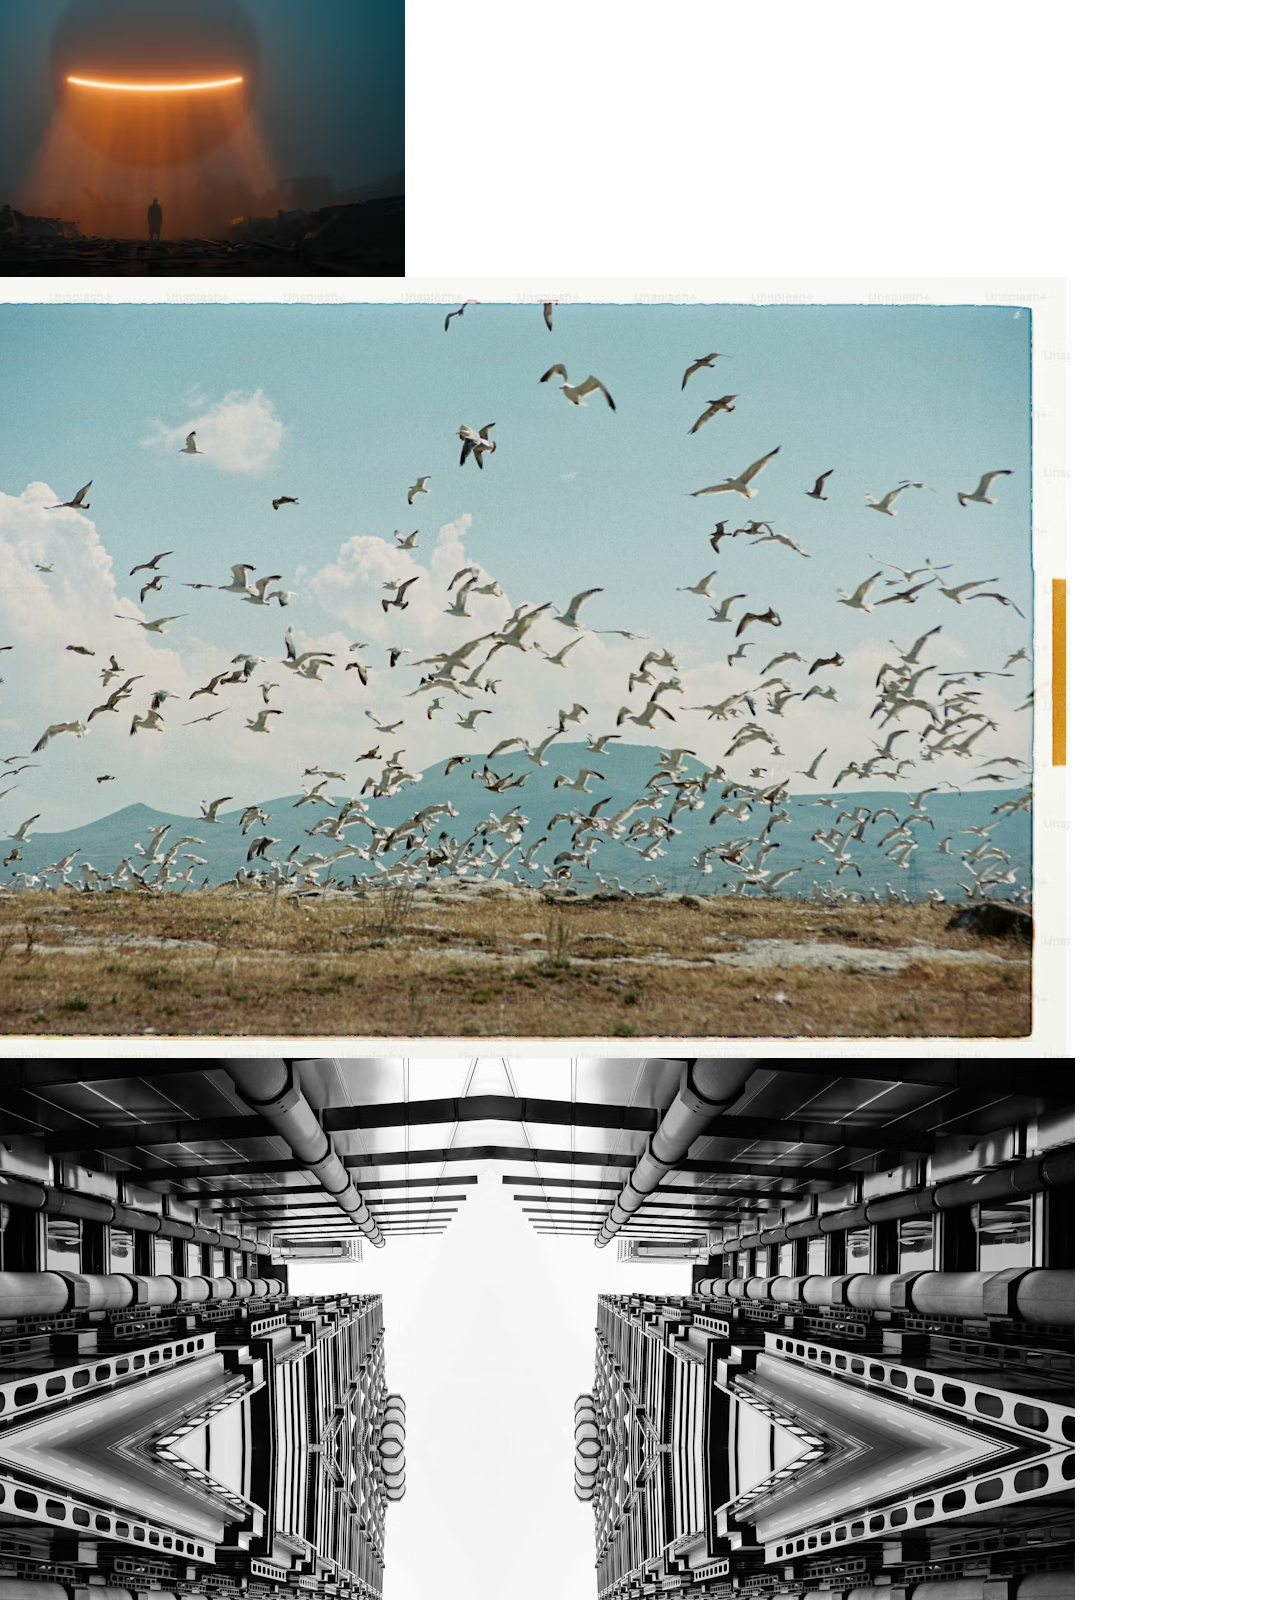
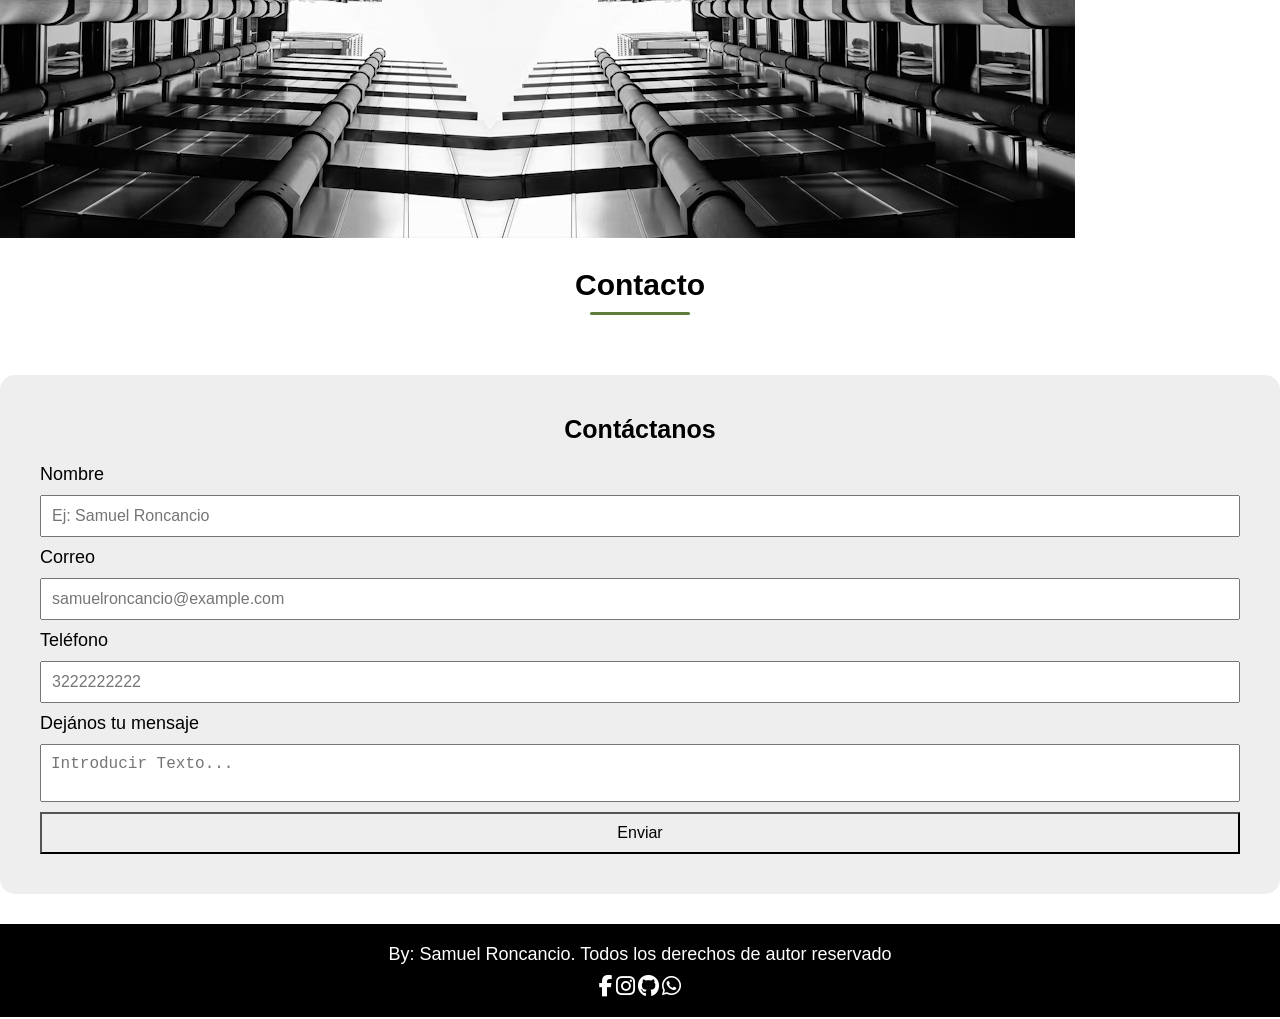
==== commit 2a04ec00: "ULTIMOS CAMBIOS" ====
--- a/index.html
+++ b/index.html
@@ -1,189 +1,183 @@
-<!DOCTYPE html>
+!DOCTYPE html>
 <html lang="es-CO">
 
 <head>
     <meta charset="UTF-8">
     <meta name="viewport" content="width=device-width, initial-scale=1.0">
-    <meta name="descrition" content="desarrollador web de ultima generacion ">
+    <meta name="description" content="desarrollador web de ultima generacion ">
     <meta name="keywords" content="centro de desarrollo web">
-    <meta name="author" content="Samuel Roncancio">
+    <meta name="author" content="samuel roncancio">
     <link rel="stylesheet" href="src/css/estilo.css">
-    <script src="https://kit.fontawesome.com/3f37f705e9.js" crossorigin="anonymous"></script>
+    <link rel="stylesheet" href="https://cdnjs.cloudflare.com/ajax/libs/font-awesome/6.5.0/css/all.min.css">
+    <link href="https://fonts.googleapis.com/css2?family=Montserrat:ital,wght@0,100..900;1,100..900&display=swap" rel="stylesheet">
     <title></title>
 </head>
 
 <body>
 
-<header class="header">
-    <nav class="barra_navegacion">
-        <img src="" alt="">
-        <ul class="links">
-            <li><a href="#inicio" class="link">Inicio</a></li>
-            <li><a href="#about" class="link">Sobre mi</a></li>
-            <li><a href="#line_time" class="link">Trayectoria</a></li>
-            <li><a href="#projects" class="link">Proyectos</a></li>
-            <li><a href="#gallery" class="link">Galeria</a></li>
-            <li><a href="#contact" class="link">Contacto</a></li>
-        </ul>
-        <button class="menu">
-        <i class="fa-solid fa-bars"></i>
+    <header class="header">
+        
+        <nav class="barra-navegacion">
+            <img src="public/img/LOGO-INICIO.png" alt="Logo Portafolio" class="logo">
+            <ul class="links">
+                <li><a href="#inicio" class="link">Inicio</a></li>
+                <li><a href="#about-me" class="link">Biografia</a></li>
+                <li><a href="#linetime" class="link">Trayectoria</a></li>
+                <li><a href="#projects" class="link"> Projectos</a></li>
+                <li><a href="#gallery" class="link">Galería</a></li>
+                <li><a href="#contact" class="link">Contactos</a></li>
+            </ul>
+            <button class="menu"><i class="fa-solid fa-bars"></i></button>
+            
+            
+        </nav>
+        <div class="" id="overlay"></div>
+    </header>
+    <main>
+        <section id="inicio" class="inicio">
+            <div class="inicio-info">
+                <h1>Samuel Roncancio</h1>
+                <h2>Senior Developer</h2>
+                <p>Soy desarrollador de software senior con amplia experiencia en el diseño, desarrollo y mantenimiento de aplicaciones escalables y de alto rendimiento. A lo largo de mi carrera he trabajado con múltiples tecnologías y arquitecturas, liderando proyectos desde la conceptualización hasta su implementación en producción.</p>
+                <div class="social-media">
+                    <a href="#" class="link-social-media"><i class="fa-brands fa-facebook-f"></i></a>
+                    <a href="#" class="link-social-media"><i class="fa-brands fa-instagram"></i></a>
+                    <a href="#" class="link-social-media"><i class="fa-brands fa-github"></i></a>
+                    <a href="#" class="link-social-media"><i class="fa-brands fa-whatsapp"></i></a>
+                </div>
+                <button class="btn-contact">
+                    <a href="#contact" >Contact Me</a>
+                </button>
 
-        </button>
-    </nav>
-    
-</header>
-<main>
-    <section id="inicio" class="inicio">
-        <div class="inicio_info">
-            <h1>Samuel Roncancio</h1>
-            <h2>Sénior Developer</h2>
-            <p>Soy desarrollador de software senior con amplia experiencia en el diseño, desarrollo y mantenimiento de aplicaciones escalables y de alto rendimiento. A lo largo de mi carrera he trabajado con múltiples tecnologías y arquitecturas, liderando proyectos desde la conceptualización hasta su implementación en producción.</p>
-            <div class="social_media">
-                <a href="#" class="link_social_media"><i class="fa-brands fa-facebook-f"></i></a>
-                <a href="#" class= "link_social_media"><i class="fa-brands fa-square-instagram"></i></a>
-                <a href="#"class= "link_social_media"><i class="fa-brands fa-github"></i></a>
-                <a href="#"class="link_social_media"><i class="fa-brands fa-square-whatsapp"></i></a>
             </div>
-            <button class="btn_contact">
-                <a href="#contact">Contact me</a>
-            </button>
-        </div>
-        <div class="inicio_img">
-            <img src="public/img/mi_foto.jpeg" alt="mi foto">
-        </div>
-    </section>
-    <section class="biografia" id="about">
+            <div class="inicio-img">
+                <img src="public/img/mi_foto.jpeg" alt="Mi foto">
+            </div>
 
-        <h2 class="title">Biografia</h2>
+            
+        </section>
 
-        <article class="biografia_section max_width" >
-         
-            
-            <p >Hola, bienvenido. Mi nombre es Samuel Roncancio, un barranquillero nacido en el año de 1997, unico hijo de una familia de clase obrera, mi infacia la vivi en un barrio muy pupular de mi cuidad llamado La Chinita, donde hice mis estudios de primaria en la institución educativa Luis Carlos Galan Sarmiento, lugar donde tuve mi primer contacto con una computadora, la cual tenia una version de windonws xp y mi pasatiempo favorito era jugar solitario.</p>
-            <p >Para cuando fui adolescente mi familia adquirio vivienda propia en el area metropolitana de barranquilla, mas exactamente en el municipio de Soledad, donde termine mis estudios de secundaria. fue una etapa de muchos cambios tecnologicos donde pasamos de telefonos simples a telefonos inteligentes y la web experimento una transformacion total.</p>
-            <p >En mis 20s experimente muchas areas para mi vida profesional, pero entre el poco desarrollo empresarial de mi ciudad y que no conectaba con ninguna de esas areas decidi que lo mejor era esperar a conectar con algo que realmente me apasionara y he alli donde entro el mundo tech y transformo mi vida y me mostro este camino hasta aqui con ustedes.</p>
-        </article>
-    </section>
 
-    <section class="line_time " id="line_time">
-    
-        <h2 class="title">Trayectoria</h2>
-        
-        <div class="container_line_time max_width">
-            <span class="linea"></span>
-            <div class="linea_tiempo">
-                <article class="item_line_time">
-                    <time datetime="">Marzo del 2026</time>
-                    <h3>Primeros pasos</h3>
-                    <p>Entre en el mundo de la programación en el año 2026, en una convocatoria de la alcaldia de mi ciudad, es algo que me apasionó desde el primer momento es que descubri ese nuevo mundo para mi en aquel momento.</p>
-            
+
+        <section class="biografia " id="about-me">
+            <h2 class="title">Biografia</h2>
+            <article class="biografia-section max-width">
+                <p>Hola, bienvenido. Mi nombre es Samuel Roncancio, un barranquillero nacido en el año de 1997, unico hijo de una familia de clase obrera, mi infacia la vivi en un barrio muy pupular de mi cuidad llamado La Chinita, donde hice mis estudios de primaria en la institución educativa Luis Carlos Galan Sarmiento, lugar donde tuve mi primer contacto con una computadora, la cual tenia una version de windonws xp y mi pasatiempo favorito era jugar solitario.</p>
+                <p>Para cuando fui adolescente mi familia adquirio vivienda propia en el area metropolitana de barranquilla, mas exactamente en el municipio de Soledad, donde termine mis estudios de secundaria. fue una etapa de muchos cambios tecnologicos donde pasamos de telefonos simples a telefonos inteligentes y la web experimento una transformacion total.</p>
+                <p>En mis 20s experimente muchas areas para mi vida profesional, pero entre el poco desarrollo empresarial de mi ciudad y que no conectaba con ninguna de esas areas decidi que lo mejor era esperar a conectar con algo que realmente me apasionara y he alli donde entro el mundo tech y transformo mi vida y me mostro este camino hasta aqui con ustedes.</p>
+            </article>
+        </section>
+
+        <section class="line-time" id="linetime">
+            <h2 class="title">Trayectoria</h2>
+            <div class="container-lime-time max-width">
+                <span class="linea"></span>
+                <div class="linea-tiempo">
+                    <article class="item-line-time" >
+                        <time datetime="">Marzo del 2026</time>
+                        <h3>Primeros pasos</h3>
+                        <p>Entre en el mundo de la programación en el año 2026, en una convocatoria de la alcaldia de mi ciudad, es algo que me apasionó desde el primer momento es que descubri ese nuevo mundo para mi en aquel momento.</p>
+                    </article>
+                
+                    <article class="item-line-time">
+                        <time datetime="">Febrero del 2027</time>
+                        <h3>Mi primera vez</h3>
+                        <p>En el año 2027 tuve mi primera experiencia laboral en el mundo de la tecnología, como desarrollador junior en una importante empresa de mi pais Colombia, donde obtuve mucho conocimiento en todo lo que fue desarrollo web e implementacion y mantenimiento.</p>
+                    </article>
+                
+                    <article class="item-line-time">
+                        <time datetime="">Junio del 2028</time>
+                        <h3>Escalando</h3>
+                        <p>Para este año fui promovido a desarrollador semi-senior, tuve un crecimiento exponecial en el dasarrollo backend y participe en el dasarrollo de varios proyectos importantes para la la organizacion donde trabajaba en ese momento.</p>
+                    </article>
+                
+                    <article class="item-line-time">
+                        <time datetime="">Octubre del 2029</time>
+                        <h3>Profesional Tech</h3>
+                        <p>Luego de vivir una profunda inmersión en el mundo tech, decidi certificar mis conocimientos y me gradué como ingeniero en desarrollo de software, para poder seguir adquiriendo más conocimiento y mayor desarrollo profesional.</p>
+                    </article>
+                
+                    <article class="item-line-time">
+                        <time datetime="">Enero del 2031</time>
+                        <h3>El emprendedor</h3>
+                        <p>Para seguir con mi crecimiento profesional decidi que el paso siguiente era lanzar mi propia fabrica de desarrollo tech y aunque con mucho miedo y dudas di el salto a una nueva aventura de la cual hoy me siento muy orgulloso y feliz.</p>
+                    </article>
+                    </div>
+            </div>     
+        </section>
+
+        <section class="proyectos" id="projects">
+            <h2 class="title">Proyectos</h2>
+            <div class="container-proyect max-width">
+                <article class="proyecto">
+                    <img src="public/img/mascotas.img" alt="" class="img-project">
+                    <h3>Tienda de mascotas</h3>
+                    <h4>Mi primer proyecto</h4>
+                    <p>La plataforma cuenta con un diseño amigable y fácil de navegar, permitiendo a los clientes buscar productos por categoría, especie o necesidades específicas de su mascota. Además, incluye descripciones detalladas, imágenes y recomendaciones para ayudar a tomar la mejor decisión de compra.</p>
+                    <p>También puede ofrecer servicios adicionales como asesoría veterinaria, tips de cuidado, blog informativo y promociones especiales. Todo esto con el objetivo de brindar una experiencia cómoda, segura y confiable, donde los amantes de las mascotas puedan encontrar todo en un solo lugar.</p>
+                    
+                    <button class="btn-proyecto"><a href="">Ver Proyecto</a></button>
                 </article>
-            
-                <article class="item_line_time">
-                    <time datetime="">Febrero del 2027</time>
-                    <h3>Mi primera vez</h3>
-                    <p>En el año 2027 tuve mi primera experiencia laboral en el mundo de la tecnología, como desarrollador junior en una importante empresa de mi pais Colombia, donde obtuve mucho conocimiento en todo lo que fue desarrollo web e implementacion y mantenimiento.</p>
-            
-                </article>
-            
-                <article class="item_line_time">
-                    <time datetime="">Junio del 2028</time>
-                    <h3>Escalando</h3>
-                    <p>Para este año fui promovido a desarrollador semi-senior, tuve un crecimiento exponecial en el dasarrollo backend y participe en el dasarrollo de varios proyectos importantes para la la organizacion donde trabajaba en ese momento.</p>
-            
-                </article>
-            
-                <article class="item_line_time">
-                    <time datetime="">Octubre del 2029</time>
-                    <h3>Profesional Tech</h3>
-                    <p>Luego de vivir una profunda inmersión en el mundo tech, decidi certificar mis conocimientos y me gradué como ingeniero en desarrollo de software, para poder seguir adquiriendo más conocimiento y mayor desarrollo profesional.</p>
-            
-                </article>
-            
-                <article class="item_line_time">
-                    <time datetime="">Enero del 2031</time>
-                    <h3>El emprendedor</h3>
-                    <p>Para seguir con mi crecimiento profesional decidi que el paso siguiente era lanzar mi propia fabrica de desarrollo tech y aunque con mucho miedo y dudas di el salto a una nueva aventura de la cual hoy me siento muy orgulloso y feliz. </p>
-            
+
+                <article class="proyecto">
+                    <img src="public/img/abogado.webp" alt="" class="img-project">
+                    <h3>Buffet de abogados</h3>
+                    <h4>El salto de calidad</h4>
+                    <p>A través de una interfaz limpia y sofisticada, los usuarios pueden explorar las distintas áreas de práctica, conocer el perfil de los abogados y acceder a información relevante sobre servicios legales especializados. Cada sección está estructurada con precisión, ofreciendo contenidos claros, discretos y orientados a brindar seguridad jurídica.</p>
+                    <p>La plataforma también facilita el contacto directo con el despacho mediante canales confidenciales, garantizando una comunicación ágil y reservada. En conjunto, este sitio web no solo informa, sino que proyecta una imagen de profesionalismo, compromiso y excelencia, acorde con los más altos estándares del ejercicio del derecho.</p>
+                    
+                    <button class="btn-proyecto"><a href="">Ver Proyecto</a></button>
                 </article>
             </div>
-            
-        </div>
+        </section>
 
-    </section>
-    <section class="proyectos" id="projects">
-        <h2 class="title">Proyectos</h2>
-        <div class="container_proyect max_width">
-            <article class="proyecto">
-                <img src="public/img/mascotas.img" alt="" class="img_proyect">
-                <h3>Tienda de mascotas</h3>
-                <h4>Mi primer proyecto</h4>
-                <p>La plataforma cuenta con un diseño amigable y fácil de navegar, permitiendo a los clientes buscar productos por categoría, especie o necesidades específicas de su mascota. Además, incluye descripciones detalladas, imágenes y recomendaciones para ayudar a tomar la mejor decisión de compra.</p>
-                <p>También puede ofrecer servicios adicionales como asesoría veterinaria, tips de cuidado, blog informativo y promociones especiales. Todo esto con el objetivo de brindar una experiencia cómoda, segura y confiable, donde los amantes de las mascotas puedan encontrar todo en un solo lugar.</p>
-                <button class="btn_proyecto"><a href="">ver proyecto</a></button>
-            </article>
-            <article class="proyecto">
-                <img src="public/img/abogado.webp" alt="" class="img_proyect">
-                <h3>Buffet de abogados</h3>
-                <h4>El salto de calidad</h4>
-                <p>A través de una interfaz limpia y sofisticada, los usuarios pueden explorar las distintas áreas de práctica, conocer el perfil de los abogados y acceder a información relevante sobre servicios legales especializados. Cada sección está estructurada con precisión, ofreciendo contenidos claros, discretos y orientados a brindar seguridad jurídica.</p>
-                <p>La plataforma también facilita el contacto directo con el despacho mediante canales confidenciales, garantizando una comunicación ágil y reservada. En conjunto, este sitio web no solo informa, sino que proyecta una imagen de profesionalismo, compromiso y excelencia, acorde con los más altos estándares del ejercicio del derecho.</p>
-                <button class="btn_proyecto" ><a href="">ver proyecto</a></button>
-            </article>
-        </div>
+        <section class="gallery" id="gallery">
+            <h2 class="title">Galería</h2>
+            <div class="gallery-container max-width">
 
-    </section>
-    <section class="gallery" id="gallery" >
-        <h2 class="title">Galería</h2>
-        <div class="gallery_container max_width">
-            <div class="gallery_subcontainer">
-                <div class="gallery_item"><img src="public/img/mascotas.img" alt=""></div>
-                <div class="gallery_item"><img src="public/img/mascotas.img" alt=""></div>
-                <div class="gallery_item"><img src="public/img/mascotas.img" alt=""></div>
-                <div class="gallery_item"><img src="public/img/mascotas.img" alt=""></div>
-                <div class="gallery_item"><img src="public/img/mascotas.img" alt=""></div>
-                <div class="gallery_item"><img src="public/img/mascotas.img" alt=""></div>
-                <button class="prev btn"><i class="fa-sharp fa-solid fa-angles-left"></i></button>
-                <button class="next btn"><i class="fa-sharp fa-solid fa-angles-right"></i></button>
+                    <div class="gallery-item"><img src="public/img/galeria2.avif" alt=""></div>
+                    <div class="gallery-item"><img src="public/img/capa.avif" alt=""></div>
+                    <div class="gallery-item"><img src="public/img/galeria3.avif" alt=""></div>
+                    <div class="gallery-item"><img src="public/img/galeria5.avif" alt=""></div>
+                    <div class="gallery-item"><img src="public/img/galeria4.avif" alt=""></div>
+                    <div class="gallery-item"><img src="public/img/galeria6.avif" alt=""></div>
             </div>
-        </div>
+        </section>
 
-    </section>
-    <section class="contact" id="contact">
-        <h2 class="title">Contacto</h2>
-        
-        <form action="POST" class="max_width">
-            <h3>Contáctanos</h3>
-            <label for="nombre">Nombre</label>
-            <input type="text" id="nombre" placeholder="Ej:Samuel Roncancio">
+        <section class="contact " id="contact">
+            <h2 class="title">Contacto</h2>
+            <form action="" class="max-width">
+                <h3 >Contáctanos</h3>
+                <label for="nombre">Nombre</label>
+                <input type="text" id="nombre" placeholder="Ej: Samuel Roncancio">
 
-            <label for="correo">Correo</label>
-            <input type="email" id="correo" placeholder="samuel@example">
+                <label for="correo">Correo</label>
+                <input type="email" id="correo" placeholder="samuelroncancio@example.com">
 
-            <label for="teléfono">Telefono</label>
-            <input type="tel" id="telefono" placeholder="3220000000">
+                <label for="telefono">Teléfono</label>
+                <input type="tel"  id="telefono" placeholder="3222222222">
 
-            <label for="mensaje">dejanos tu mensaje</label>
-            <textarea id="mensaje" placeholder="deja tu mensaje"></textarea>
+                <label for="mensaje">Dejános tu mensaje</label>
+                <textarea id="mensaje" placeholder="Introducir Texto..."></textarea>
 
-            <input type="submit" value="Enviar">
-        </form>
+                <input type="submit" value="Enviar">
+            </form>
+        </section>
+    </main>
+    
+    <footer>
+        <p>By: Samuel Roncancio. Todos los derechos de autor reservado</p>
+         <div class="social-media">
+                    <a href="" class="link-social-media"><i class="fa-brands fa-facebook-f"></i></a>
+                    <a href="" class="link-social-media"><i class="fa-brands fa-instagram"></i></a>
+                    <a href="" class="link-social-media"><i class="fa-brands fa-github"></i></a>
+                    <a href="" class="link-social-media"><i class="fa-brands fa-whatsapp"></i></a>
+                </div>
+    </footer>
 
-    </section>
-</main>
-<footer>
-    <p>by:Samuel Roncancio. Todos los derechos reservados</p>
-    <div class="social_media">
-        <a href="" class="link_social_media"><i class="fa-brands fa-facebook-f"></i></a>
-        <a href="" class= "link_social_media"><i class="fa-brands fa-square-instagram"></i></a>
-        <a href=""class= "link_social_media"><i class="fa-brands fa-github"></i></a>
-        <a href=""class="link_social_media"><i class="fa-brands fa-square-whatsapp"></i></a>
-    </div>
+    
 
-</footer>
-
-    <script src="script.js"></script>
+   
 </body>
-
 </html>
 <!--https://stitch.withgoogle.com/projects/1451643896891119885-->
--- a/src/css/estilo.css
+++ b/src/css/estilo.css
@@ -1,3 +1,18 @@
+@import url(./header.css);
+@import url(./inicio.css);
+@import url(./biografia.css);
+@import url(./trayectoria.css);
+@import url(./proyectos.css);
+@import url(./gallery.css);
+@import url(./contactos.css);
+@import url(./footer.css);
+@import url(./responsive.css);
+
+
+
+
+
+
 *{
     padding: 0;
     margin: 0;
@@ -71,426 +86,3 @@
     max-width: 90rem;
 }
 
-/* seccion header*/
-.header{
-    width: 100%;
-    position: fixed;
-    top: 0;
-    left: 0;
-    z-index: 1000;
-
-}
-.barra_navegacion{
-    width: 100%;
-    display: flex;
-    justify-content: space-between;
-    background-color:var(--color_secundario);
-    align-items: center;
-    padding: 2.5rem;
-
-}
-.links{
-    display: flex;
-    justify-content: space-between;
-    gap: 2rem;
-    list-style: none;
-    font-size: 1.8rem;
-
-}
-.link {
-    color: var(--color_negro);
-    transition: color .3s ease;
-
-}
-.link:hover{
-    color: var(--color_principal);
-}
-
-.link::after{
-    content:'' ;
-    display: block;
-    height: 0.3rem;
-    width: 0;
-    background-color: var(--color_principal);
-    margin-top: 0.3rem;
-    border-radius: 1rem;
-    transition: width .3s ease;
-
-}
-.link:hover::after{
-    width: 100%;
-}
-
-.menu{
-   padding: 1rem;
-   width: fit-content;
-   background-color: transparent;
-   border: 0.1rem solid var(--color_principal);
-   color: var(--color_principal);
-   border-radius: 0.4rem;
-   display: none;
-}
-.fa-bars{
-    font-size: 18px;
-}
-/* seccion inicio*/
-.inicio{
-    margin-top: 7rem;;
-    padding: 8rem ;
-    display: flex;
-    justify-content: space-around;
-    background-color: var(--color_terciario);
-}
-
-
-
-
-.inicio_info{
-    display: flex;
-    flex-direction: column;
-    gap: 2rem;
-    max-width: 60rem;
-
-}
-.social_media{
-    display: flex;
-    gap: 2rem;
-}
-.link_social_media{
-    height: 4rem;
-    width: 4rem;
-    border: 0.1rem solid var(--color_negro);
-    display: flex;
-    justify-content: center;
-    align-items: center;
-    border-radius: 50%;
-   
-    background-color:var(--color_secundario);
-    transition:opacity .3s, transform .3s;
-}
-.link_social_media:hover{
-    opacity:0.9;
-    transform: translateY(-1rem);
-}
-.fa-brands{
-    font-size: 2.2rem;
-    color:var(--color_principal);
-
-
-}
-.link_social_media:nth-child(1){
-    background-color:#1877f2;
-}
-.link_social_media:nth-child(2){
-    background-image: linear-gradient(45deg, 
-    #833ab4,
-    #c13584,
-    #e1306c,
-    #fd1d1d,
-    #fcaf45);
-}
-.link_social_media:nth-child(3){
-    background-color:#181717;
-}
-.btn_contact{
-    display: inline-block;
-    width: fit-content;
-    padding: 1rem 2rem;
-    border: 0.2rem solid var(--color_negro);
-    background-color:transparent;
-    transition: background-color .3s;
-    border-radius: 12rem;
-
-}
-.btn_contact a{
-    font-size: 1.5rem;
-    color: var(--color_negro);
-}
-.btn_contact:hover{
-    background-color: #556b2f;
-
-}
-.btn_contact:hover a{
-    color:var(--color_principal);
-}
-.inicio_img img{
-    height: 35rem;
-    width: 35rem;
-    border-radius: 50%;
-}
-/*biografia seccion*/
-
-
-.biografia_section{
-    background-color:var(--color_terciario);
-    padding: 5rem 2rem;
-    
-    margin: auto;
-    border-radius: 1.5rem;
-    display: flex;
-    flex-direction: column;
-    gap: 2rem;
-    border-left:0.4rem solid var(--color_secundario);
-
-
-}
-/* linea de tiempo*/
-.line_time{
-    display: flex;
-    flex-direction: column;
-    align-items: center;
-}
-.linea_tiempo{
-    display: flex;
-    justify-content: center;
-    flex-direction: column;
-    align-items: center;
-    gap: 3rem;
-    
-
-}
-.container_line_time{
-    display: flex;
-    gap: 3rem;
-    justify-content: center;
-    max-width: 87rem;
-    
-
-}
-.linea{
-    width: 0.2rem;
-    background-color: var(--color_negro);
-    border-radius: 1.2rem;
-}
-.item_line_time{
-    background-color: var(--color_terciario);
-    padding: 4rem;
-    border-radius: 1.5rem;
-    display: flex;
-    flex-direction: column;
-    gap: 1.5rem;
-}
-.linea_tiempo time{
-    background-color: var(--color_secundario);
-    padding: 0.8rem;
-    border-radius: 0.8rem;
-    color: var(--color_principal);
-    font-size: 1.5rem;
-}
-/*seccion proyectos*/
-.proyectos{
-    display: flex;
-    flex-direction: column;
-    gap: 3rem;
-    align-items: center;
-}
-.container_proyect{
-    
-    display: grid;
-    grid-template-columns: repeat(auto-fit,minmax(30rem,1fr));
-    gap: 3rem;
-
-}
-.proyecto{
-    padding: 4rem;
-    background-color:var(--color_terciario);
-    display: flex;
-    flex-direction: column;
-    border-radius: 1.2rem;
-    gap: 1.5rem;
-    flex: 1;
-}
-.img_proyect{
-    
-    width: 100%;
-    height:25rem;
-    object-fit: cover;
-    object-position: center;
-}
-.btn_proyecto{
-    width: fit-content;
-    padding: 1rem 4rem;
-    background-color:transparent;
-    border-radius: 12rem;
-    
-    cursor: pointer;
-    transition:background-color .3s ease;
-    margin-top: auto;
-
-}
-
-.btn_proyecto:hover{
-    background-color:var(--color_secundario);
-}
-.btn_proyecto a{
-    color: var(color_negro);
-    font-size: 1.7rem;
-}
-.btn_proyecto:hover a{
-    color: var(--color_principal);
-}
-/*secccion galeria*/
-.gallery{
-    
-   
-    display: flex;
-    flex-direction: column;
-    gap: 3rem;
-    align-items: center;
-}
-.gallery_container{
-    
-    position: relative;
-    display: flex;
-    overflow: hidden;
-
-}
-.gallery_subcontainer{
-    display: flex;
-    gap: 3rem;
-
-}
-.gallery_item{
-    min-width: 100%;
-    display: flex;
-    justify-content: center;
-
-}
-.gallery_item img{
-    width: 80%;
-    height: auto;
-    object-fit: cover;
-}
-.btn{
-    position: absolute;
-    top: 50%;
-    transform: translateY(-50%);
-    background-color: var(--color_secundario);
-    color: var(--color_principal);
-    border: none;
-    padding: 1rem 1.5rem;
-    cursor: pointer;
-    font-size: 2rem;
-
-}
-.prev{
-    left: 0;
-}
-.next{
-    right: 0;
-}
-/*seccion contact*/
-.contact{
-    display: flex;
-    flex-direction: column;
-    align-items: center;
-    gap: 3rem;
-}
-
-form{
-    width: 100%;
-    
-    padding: 4rem;
-    border-radius: 1.5rem;
-    background-color:var(--color_terciario);
-    display: flex;
-    flex-direction: column;
-    gap: 1rem;
-    margin-bottom: 3rem;
-
-}
-form h3{
-    text-align: center;
-    margin-bottom: 1rem;
-}
-input,textarea{
-    padding: 1rem;
-    font-size: 1.6rem;
-    resize: none;
-
-}
-input[type="submit"]{
-    background-color: transparent;
-    cursor: pointer;
-    transition: background-color .3s ease, color .3s ease;
-
-}
-input[type="submit"]:hover{
-    color: var(--color_principal);
-    background-color: var(--color_secundario);
-
-
-}
-/* footer seccion*/
-footer{
-    display: flex;
-    flex-direction: column;
-    align-items: center;
-    gap: 1rem;
-    background-color: var(--color_negro);
-    color: var(--color_principal);
-    padding: 2rem;
-
-}
-/*diseño responsive*/
-@media screen and (max-width:480px) {
-   h1{
-    font-size: 5rem;
-
-   } 
-   h2 {
-    font-size: 2rem;
-   } 
-   h3{
-    font-size: 1.8;
-   }
-   h4{
-    font-size: 1.4rem;
-   }
-   p,label{
-    font-size: 1.2rem;
-   }
-   
-   /*clases globales*/
-   .max_width{
-    max-width: 30rem;
-   }
-   
-   /*header seccion*/
-   .links{
-    display: none;
-   }
-
-   .menu{
-    display: block;
-   }
-
-   /*inicio seccion*/
-   .inicio{
-    flex-direction: column;
-    padding: 4rem;
-   }
-   .inicio_info{
-    align-items: center;
-    text-align: center;
-
-   }
-   .inicio_img{
-    display: none;
-   }
-
-   /*gallery seccion*/
-   .btn{
-    padding: 0.5rem 0.75rem;
-    
-   }
-   
-
-   /*contact*/
-   input,textarea{
-    font-size: 1.2rem;
-   }
-   
-
-}
-
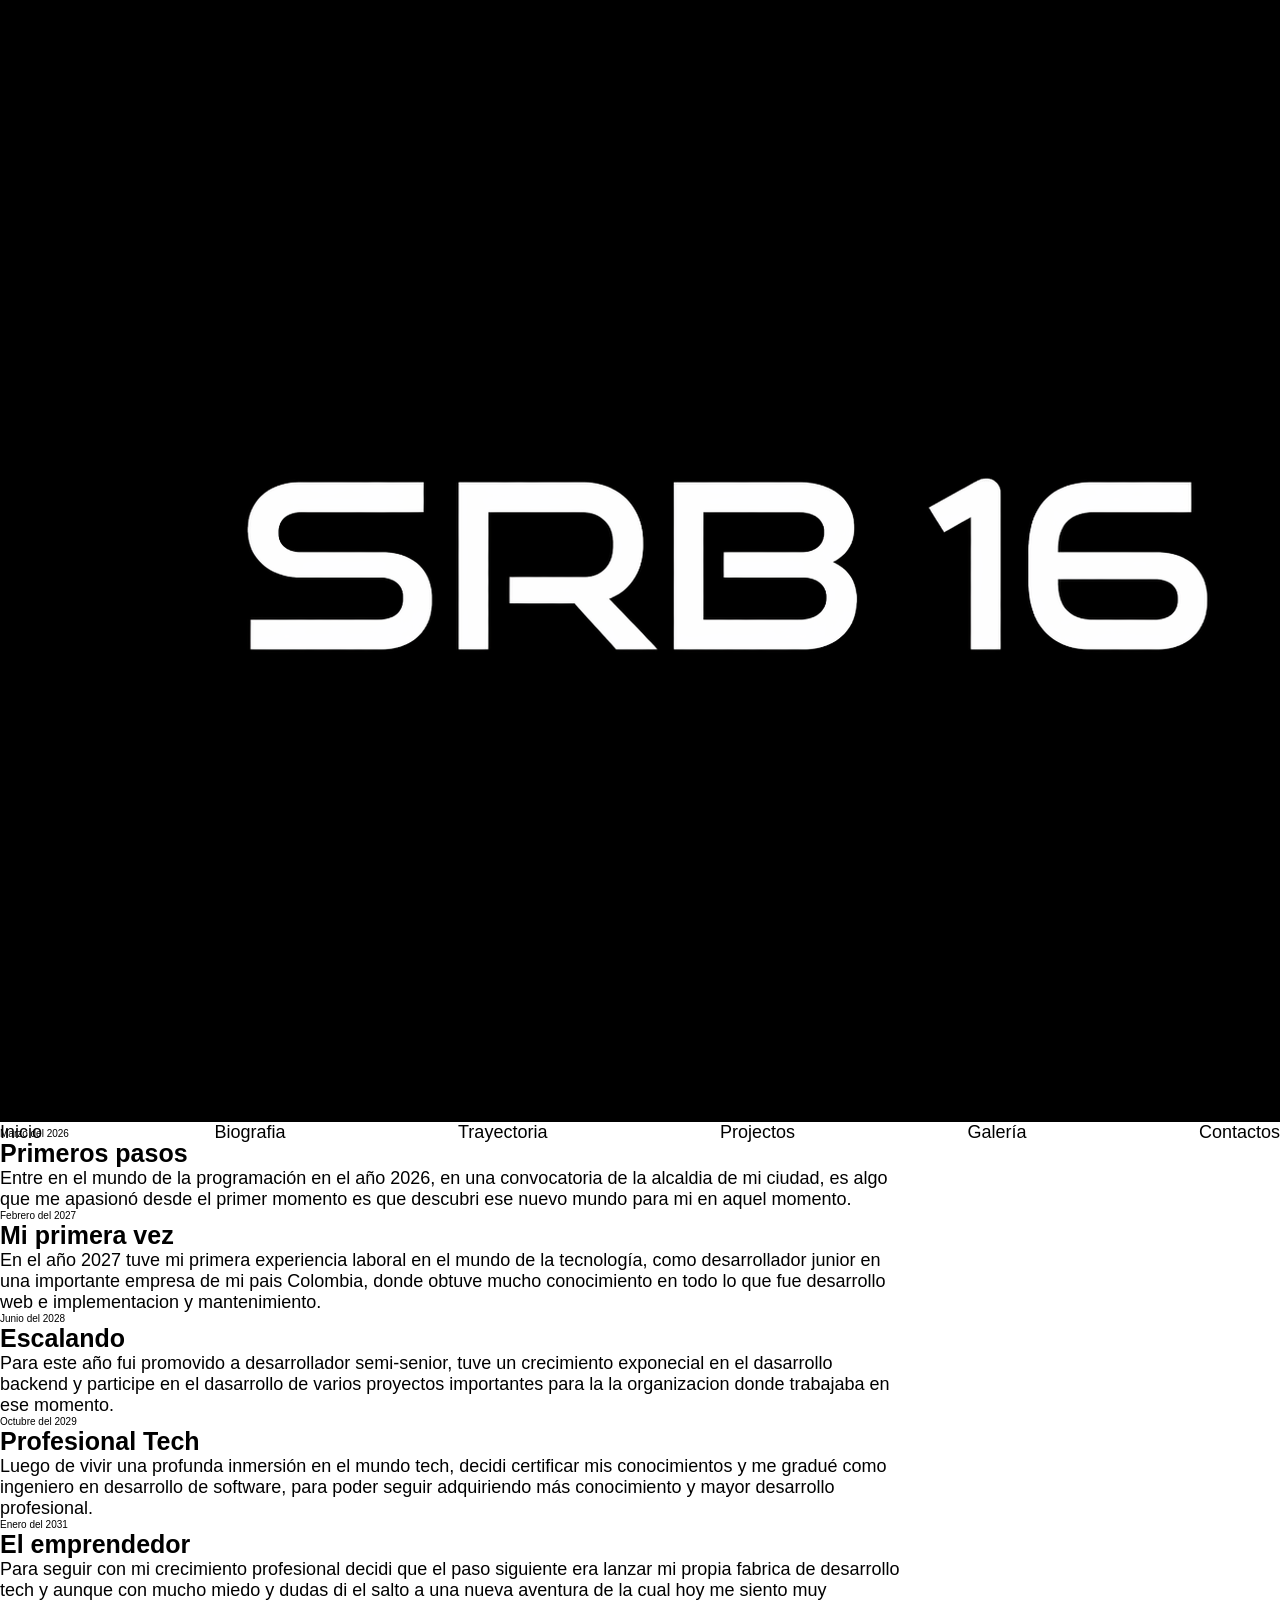
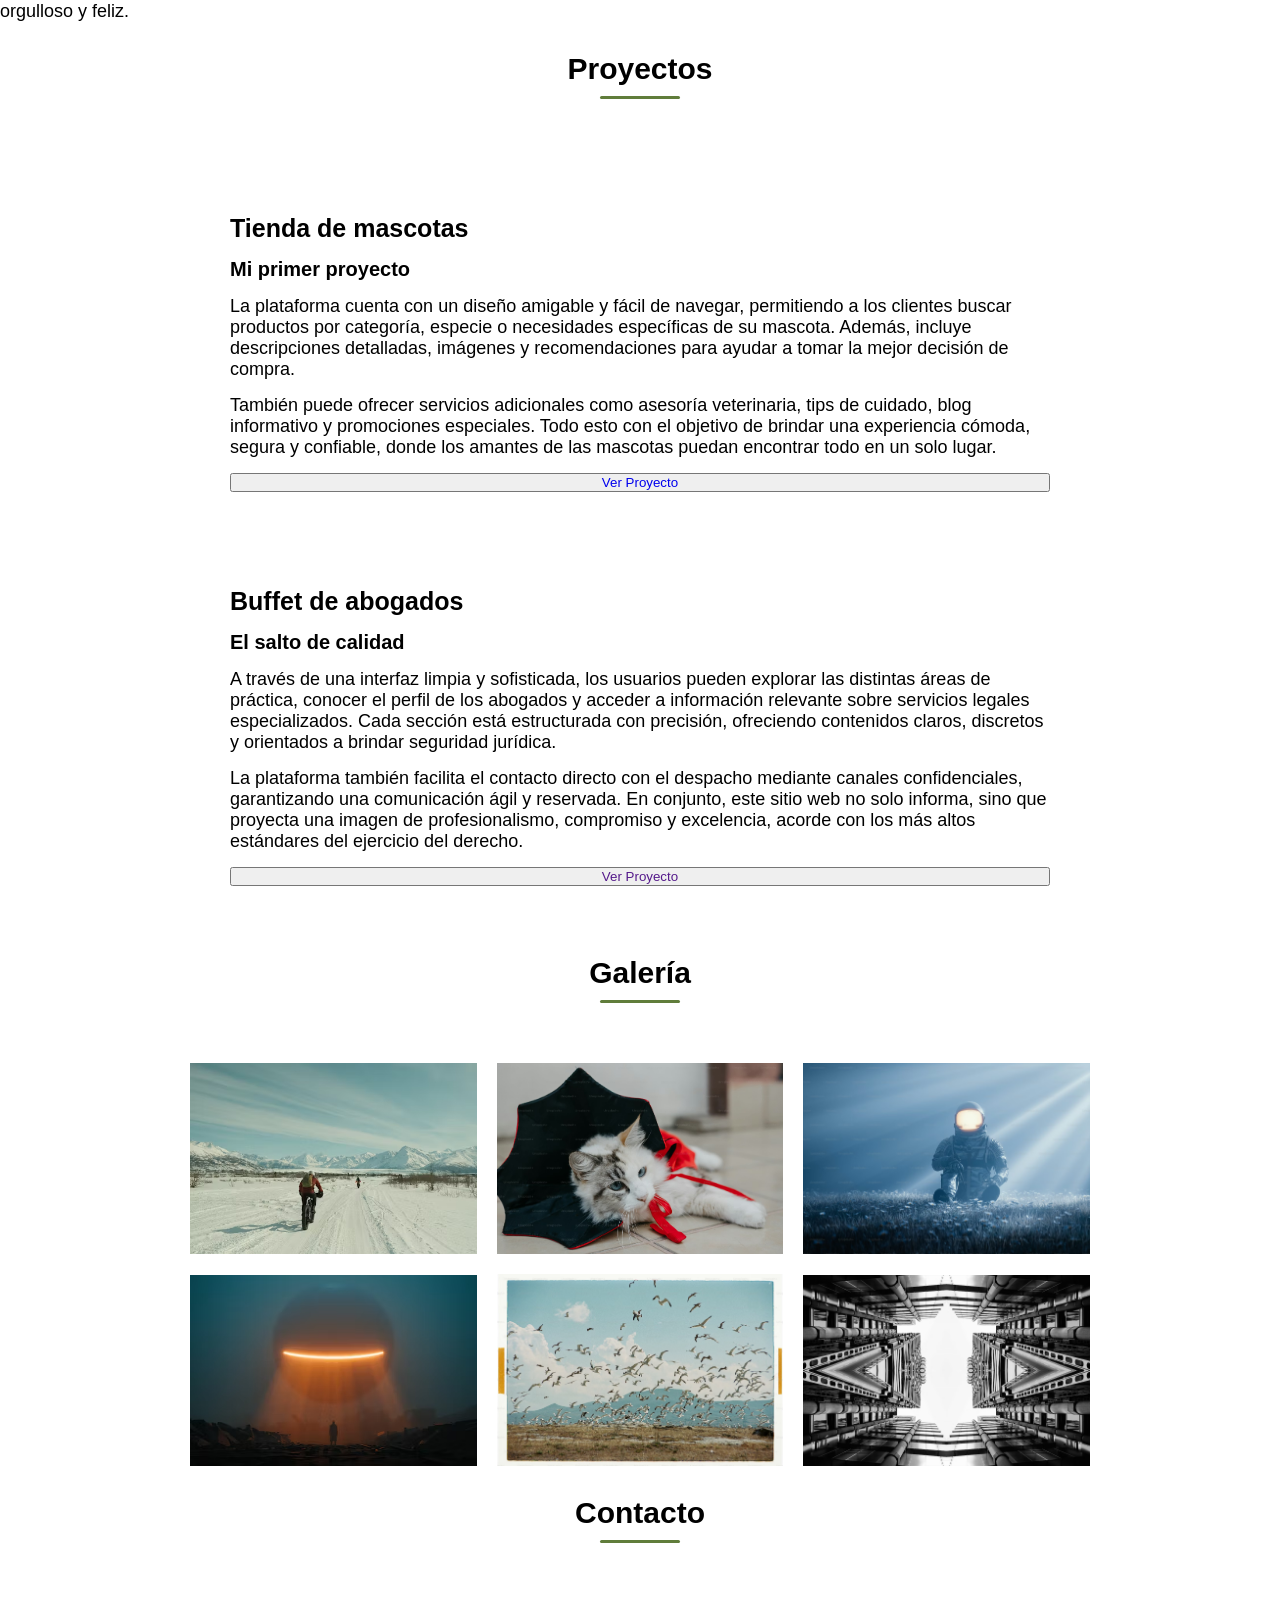
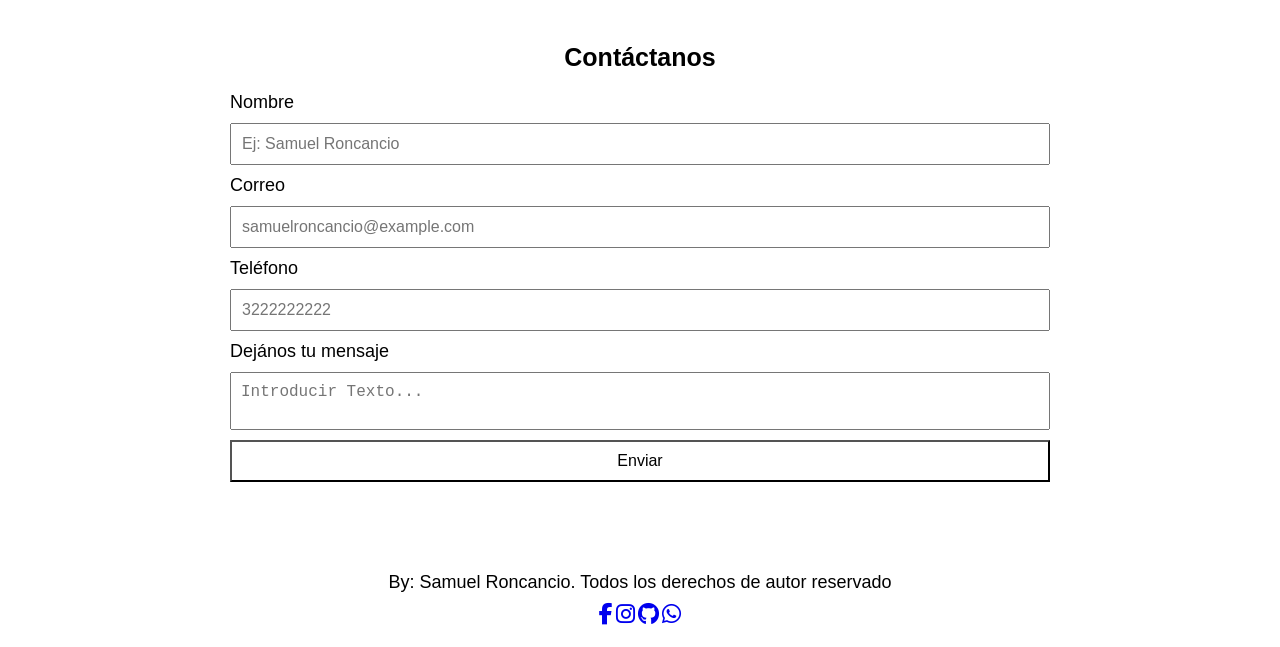
==== commit d02fa512: "subo cambios dia miercoles" ====
--- a/index.html
+++ b/index.html
@@ -28,8 +28,6 @@
                 <li><a href="#contact" class="link">Contactos</a></li>
             </ul>
             <button class="menu"><i class="fa-solid fa-bars"></i></button>
-            
-            
         </nav>
         <div class="" id="overlay"></div>
     </header>
@@ -116,7 +114,7 @@
                     <p>La plataforma cuenta con un diseño amigable y fácil de navegar, permitiendo a los clientes buscar productos por categoría, especie o necesidades específicas de su mascota. Además, incluye descripciones detalladas, imágenes y recomendaciones para ayudar a tomar la mejor decisión de compra.</p>
                     <p>También puede ofrecer servicios adicionales como asesoría veterinaria, tips de cuidado, blog informativo y promociones especiales. Todo esto con el objetivo de brindar una experiencia cómoda, segura y confiable, donde los amantes de las mascotas puedan encontrar todo en un solo lugar.</p>
                     
-                    <button class="btn-proyecto"><a href="">Ver Proyecto</a></button>
+                    <button class="btn-proyecto"><a href="src/views/mis-mascotas.html">Ver Proyecto</a></button>
                 </article>
 
                 <article class="proyecto">
@@ -177,7 +175,7 @@
 
     
 
-   
+   <script src="/src/views/script.js"></script>
 </body>
 </html>
 <!--https://stitch.withgoogle.com/projects/1451643896891119885-->
--- a/src/css/estilo.css
+++ b/src/css/estilo.css
@@ -6,7 +6,7 @@
 @import url(./gallery.css);
 @import url(./contactos.css);
 @import url(./footer.css);
-@import url(./responsive.css);
+
 
 
 
@@ -17,72 +17,206 @@
     padding: 0;
     margin: 0;
     box-sizing: border-box;
-    scroll-behavior: smooth;
-}
+    scroll-behavior: smooth ;
+}
+
 html{
-    font-size: 62.5%;
-}
+    font-size: 62.5%; /*font-size: 10rem;*/
+}
+
 :root{
-    --color_principal:#fff;
-    --color_secundario:#607d3b;
-    --color_terciario:#eee;
-    --color_negro:#000;
-
-}
+    --color-principal:#fff;
+    --color-secundario:#607d3b;
+    --color-terciario:#eee;
+    --color-negro:#000;
+}
+
+/* Elementos Generales */
 
 body{
-    font-family: sans-serif;
-
+    font-family: 'Montserrat', sans-serif;
+    position: relative;
+    
+}
+
+.no-scroll{
+    overflow: hidden;
 }
 
 a{
     text-decoration: none;
 }
+
 h1{
-    font-size: 6rem;
-}
+    font-size: 5rem;
+}
+
 h2{
-    font-size: 3rem;
-}
+    font-size: 2rem;
+}
+
+h3{
+    font-size: 1.8rem;
+}
+
+h4{
+    font-size: 1.4rem;
+}
+
 p{
-    font-size: 1.8rem;
-}
-h3{
-    font-size: 2.5rem;
-}
-h4{
-    font-size: 2rem;
-
-}
+    font-size: 1.2rem;
+}
+
 label{
-    font-size: 1.8rem;
-}
-
+    font-size: 1.2rem;
+}
 
 main{
     display: flex;
     flex-direction: column;
     gap: 3rem;
 }
+
 section{
     scroll-margin-top: 10rem;
 }
-/*clases globales*/
+
+/* Clases Globales*/
 .title{
     text-align: center;
     margin-bottom: 3rem;
 }
+
 .title::after{
     content: "";
     display: block;
-    width: 10rem;
-    height: 0.3rem;
-    background-color: var(--color_secundario);
-    margin: 1rem auto 0;
+    width: 8rem; 
+    height: 0.3rem; 
+    background-color:var(--color-secundario); 
+    margin: 1rem auto 0; 
     border-radius: 0.5rem;
 }
 
-.max_width{
-    max-width: 90rem;
-}
-
+.max-width{
+    max-width: 30rem;
+}
+
+/*diseño responsive tablet*/
+@media screen and (min-width : 576px){
+    h1{
+        font-size: 6rem;
+    }
+    h2{
+        font-size: 3rem;
+    }
+    h3{
+        font-size: 2.5rem;
+    }
+    h4{
+        font-size: 2rem;
+    }
+    p{
+        font-size: 1.8rem;
+    }
+    label{
+        font-size: 1.8rem;
+    }
+
+    /* Clases Globales */
+    .max-width{
+        max-width: 70rem;
+    }
+
+    .inicio-img{
+        height: 30rem;
+        width:  30rem; 
+    }
+    .gallery-container{
+   
+     grid-template-columns: repeat(auto-fit,minmax(22rem,1fr));
+    }
+
+}
+
+
+/* Responsive Design — Desktop */
+@media screen and (min-width: 992px) {
+
+    h1{
+        font-size: 6rem;
+    }
+    h2{
+        font-size: 3rem;
+    }
+    h3{
+        font-size: 2.5rem;
+    }
+    h4{
+        font-size: 2rem;
+    }
+    p{
+        font-size: 1.8rem;
+    }
+    label{
+        font-size: 1.8rem;
+    }
+
+    /* Clases Globales */
+    .max-width{
+        max-width: 90rem;
+    }
+
+    /* Header Section */
+    .links{
+        background-color: transparent;
+        flex-direction: row;
+        justify-content: space-between;
+        gap: 2rem;
+        position: static;
+        padding: 0;
+        width: auto;
+        height: auto;
+        text-align: left;
+        transform: none;
+        transition: none;
+        z-index: auto;
+    }
+
+    .menu{
+        display: none;
+    }
+
+    /* Inicio Section */
+    .inicio{
+        padding: 8rem;
+        flex-direction: row;
+    }
+
+    .inicio-info{
+        align-items: flex-start;
+        text-align: left;
+        max-width: 60rem;
+    }
+
+    .inicio-img{
+        height: 40rem;
+        width: 40rem; 
+    }
+
+    /* Contact Section */
+    input,textarea{
+        font-size: 1.6rem;
+    }
+
+    /* Gallery Section */
+    .btn{
+        padding: 1rem 1.5rem;
+    }
+
+
+    /* Footer Section */
+    footer{
+        text-align: left;
+    }
+
+}
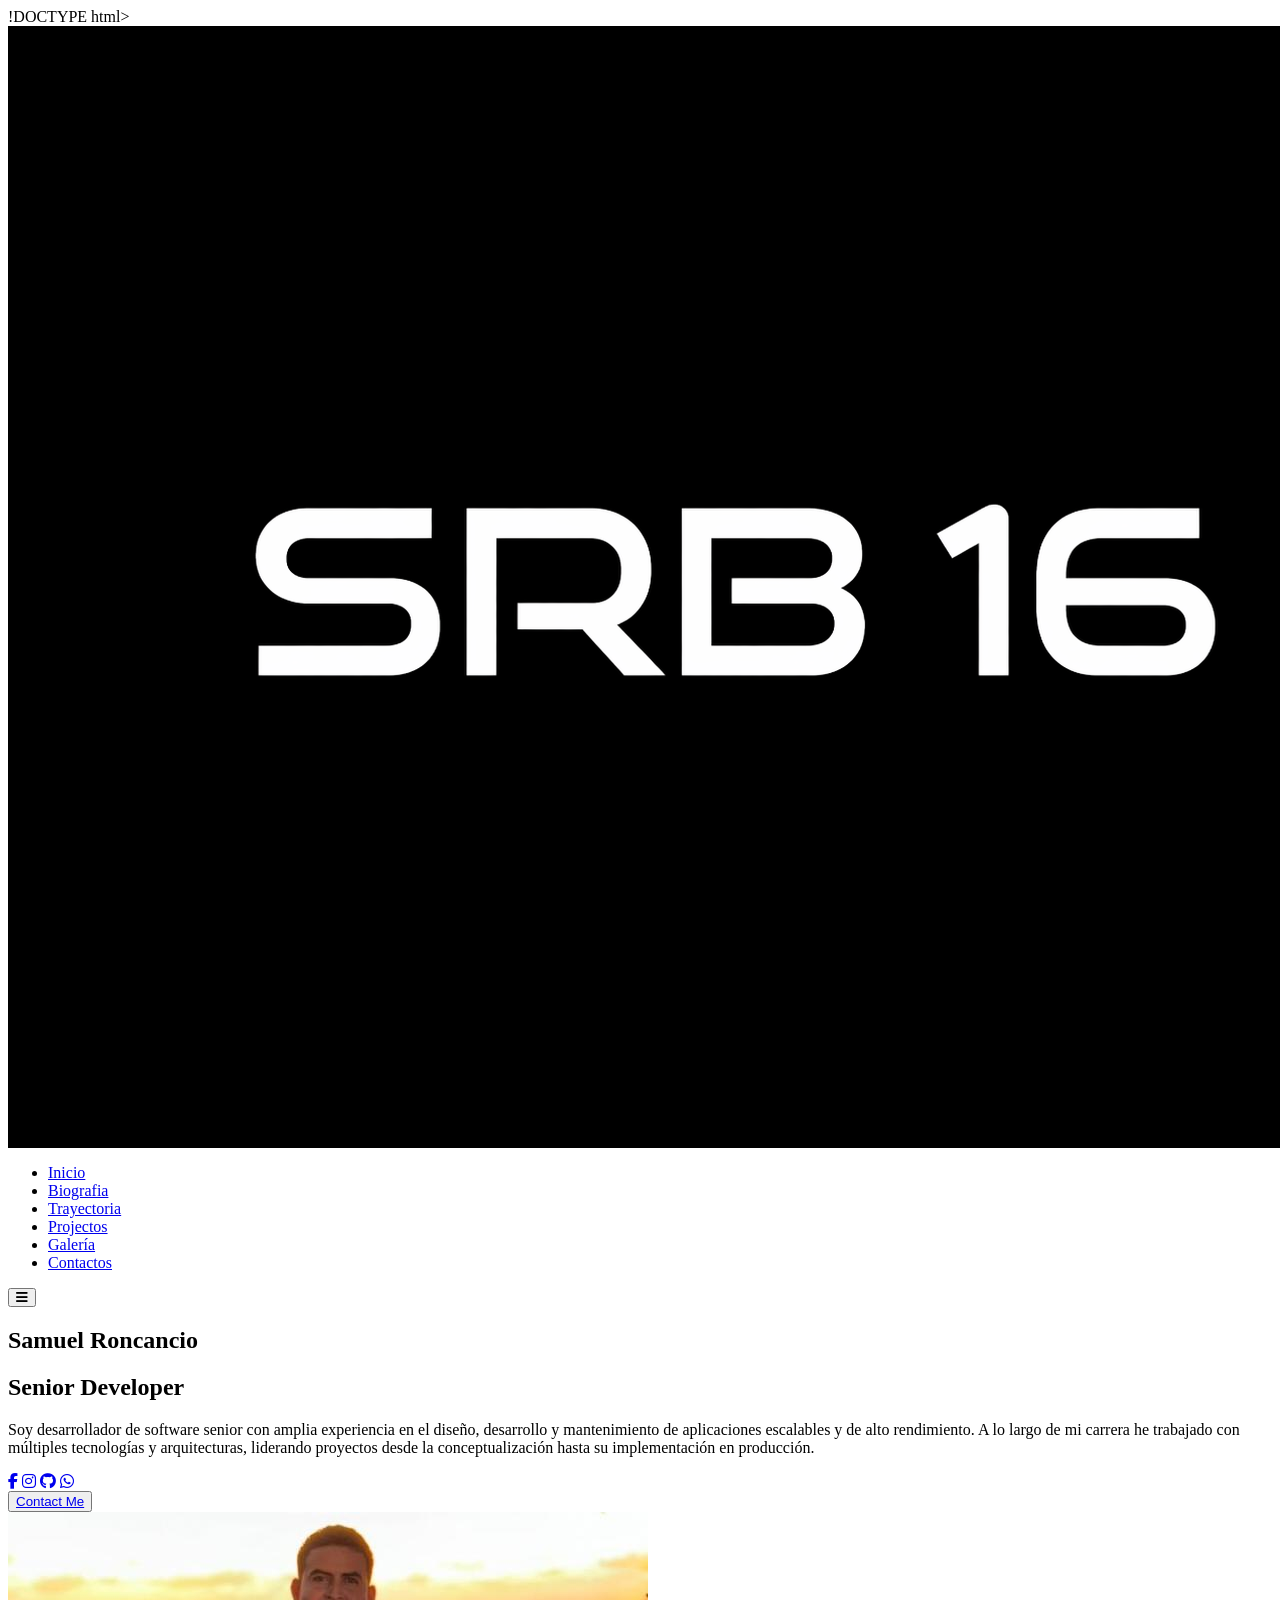
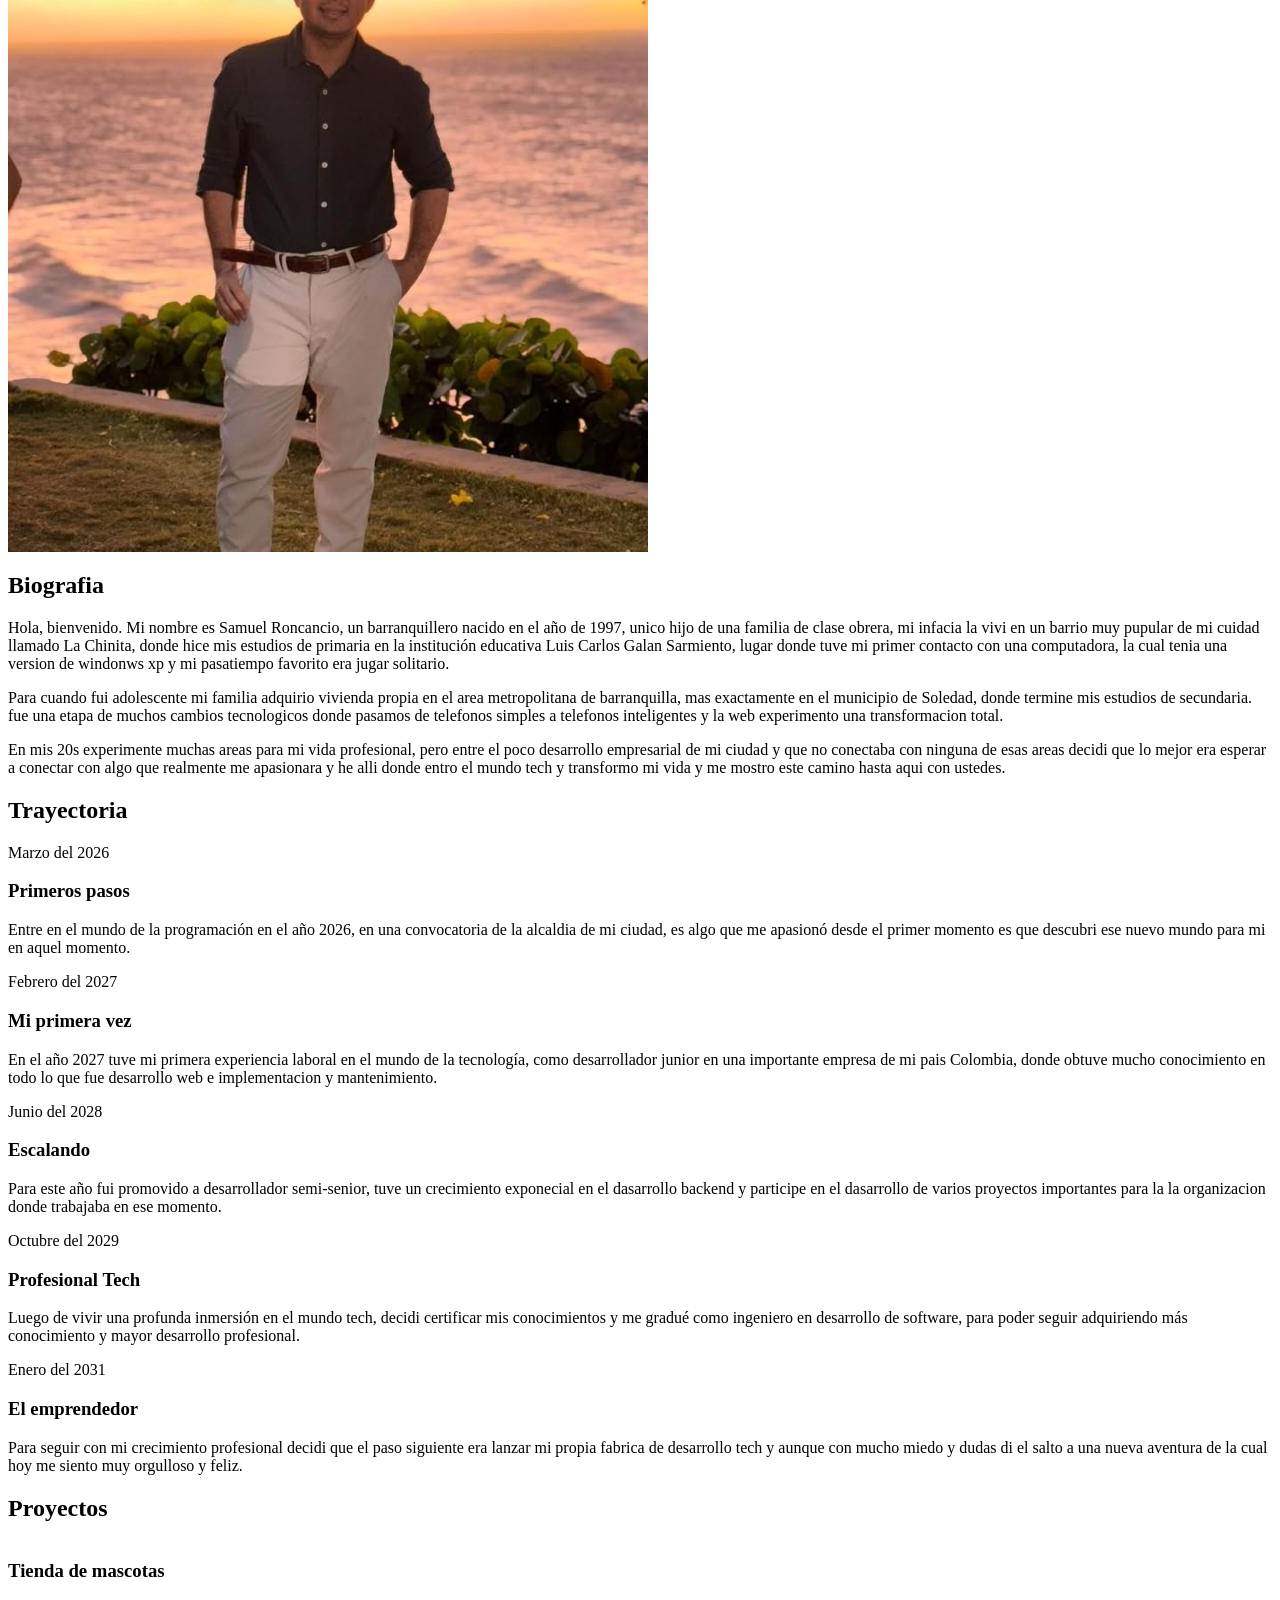
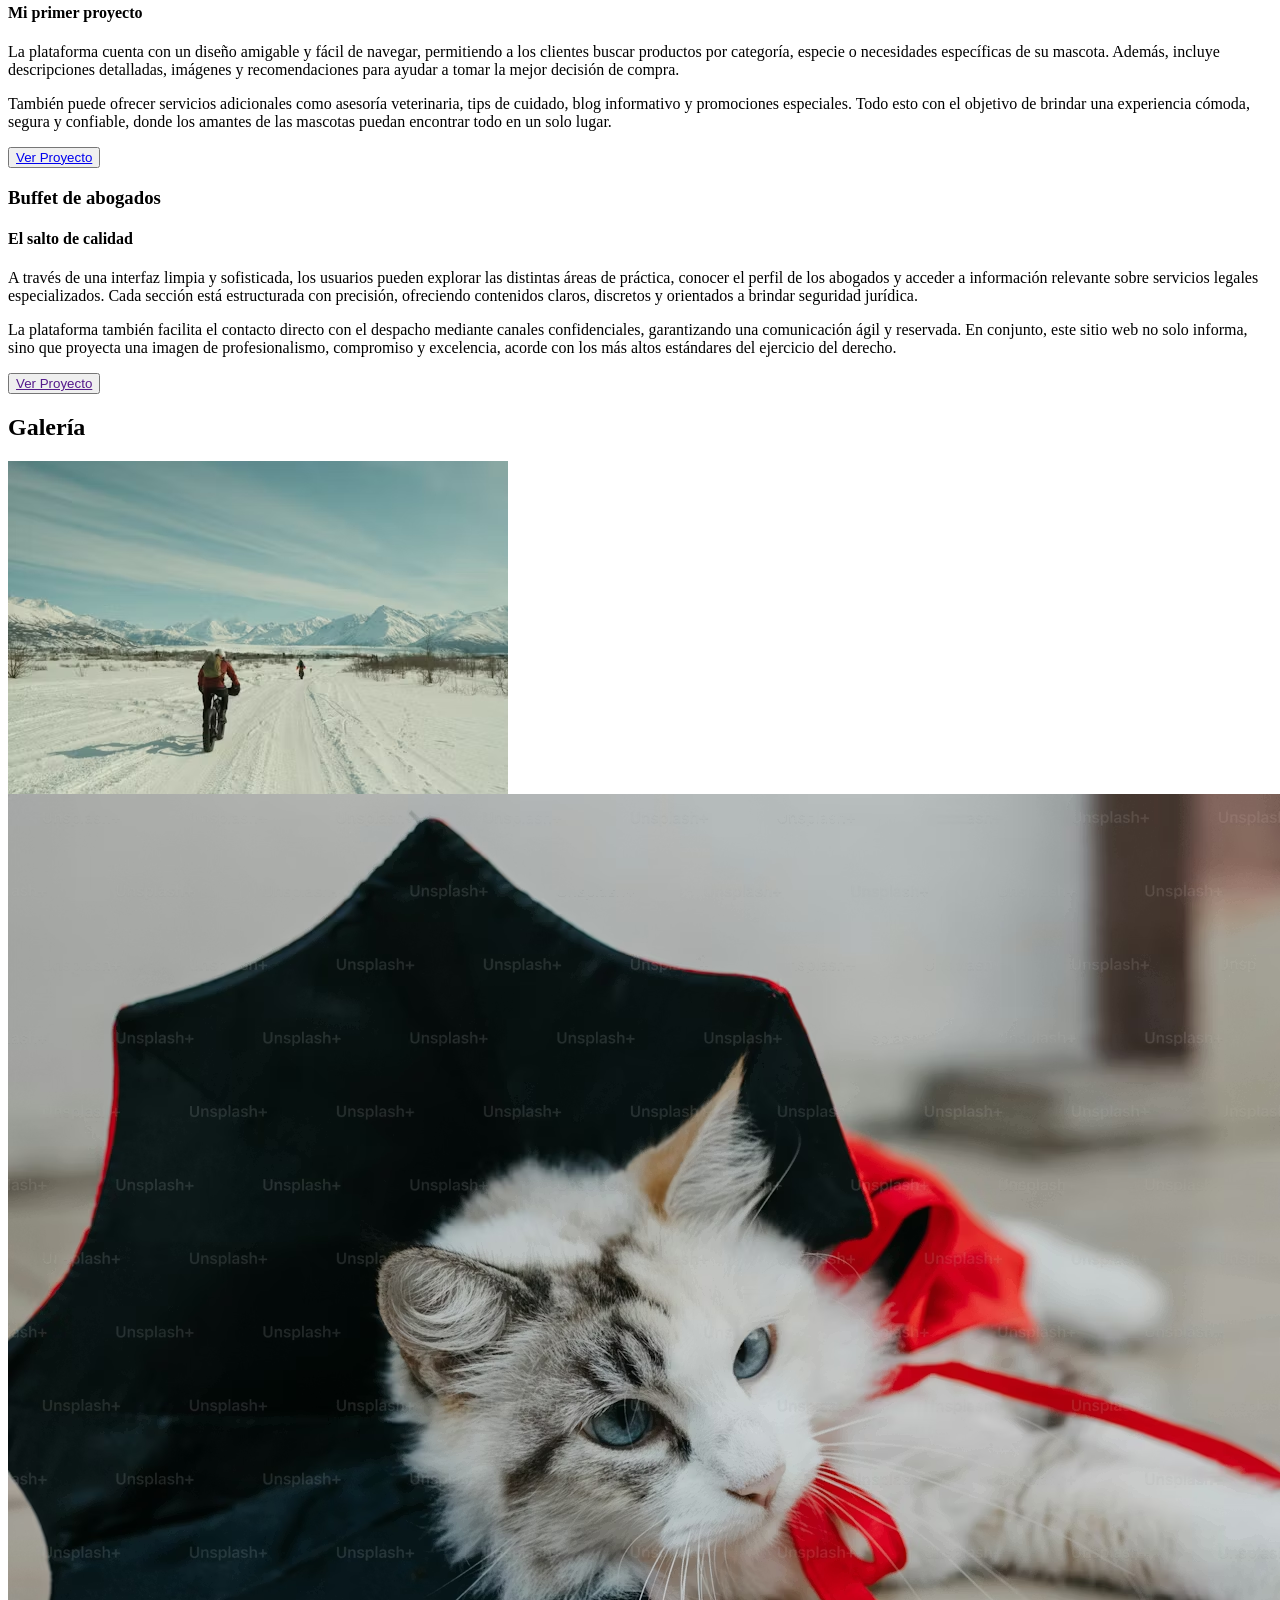
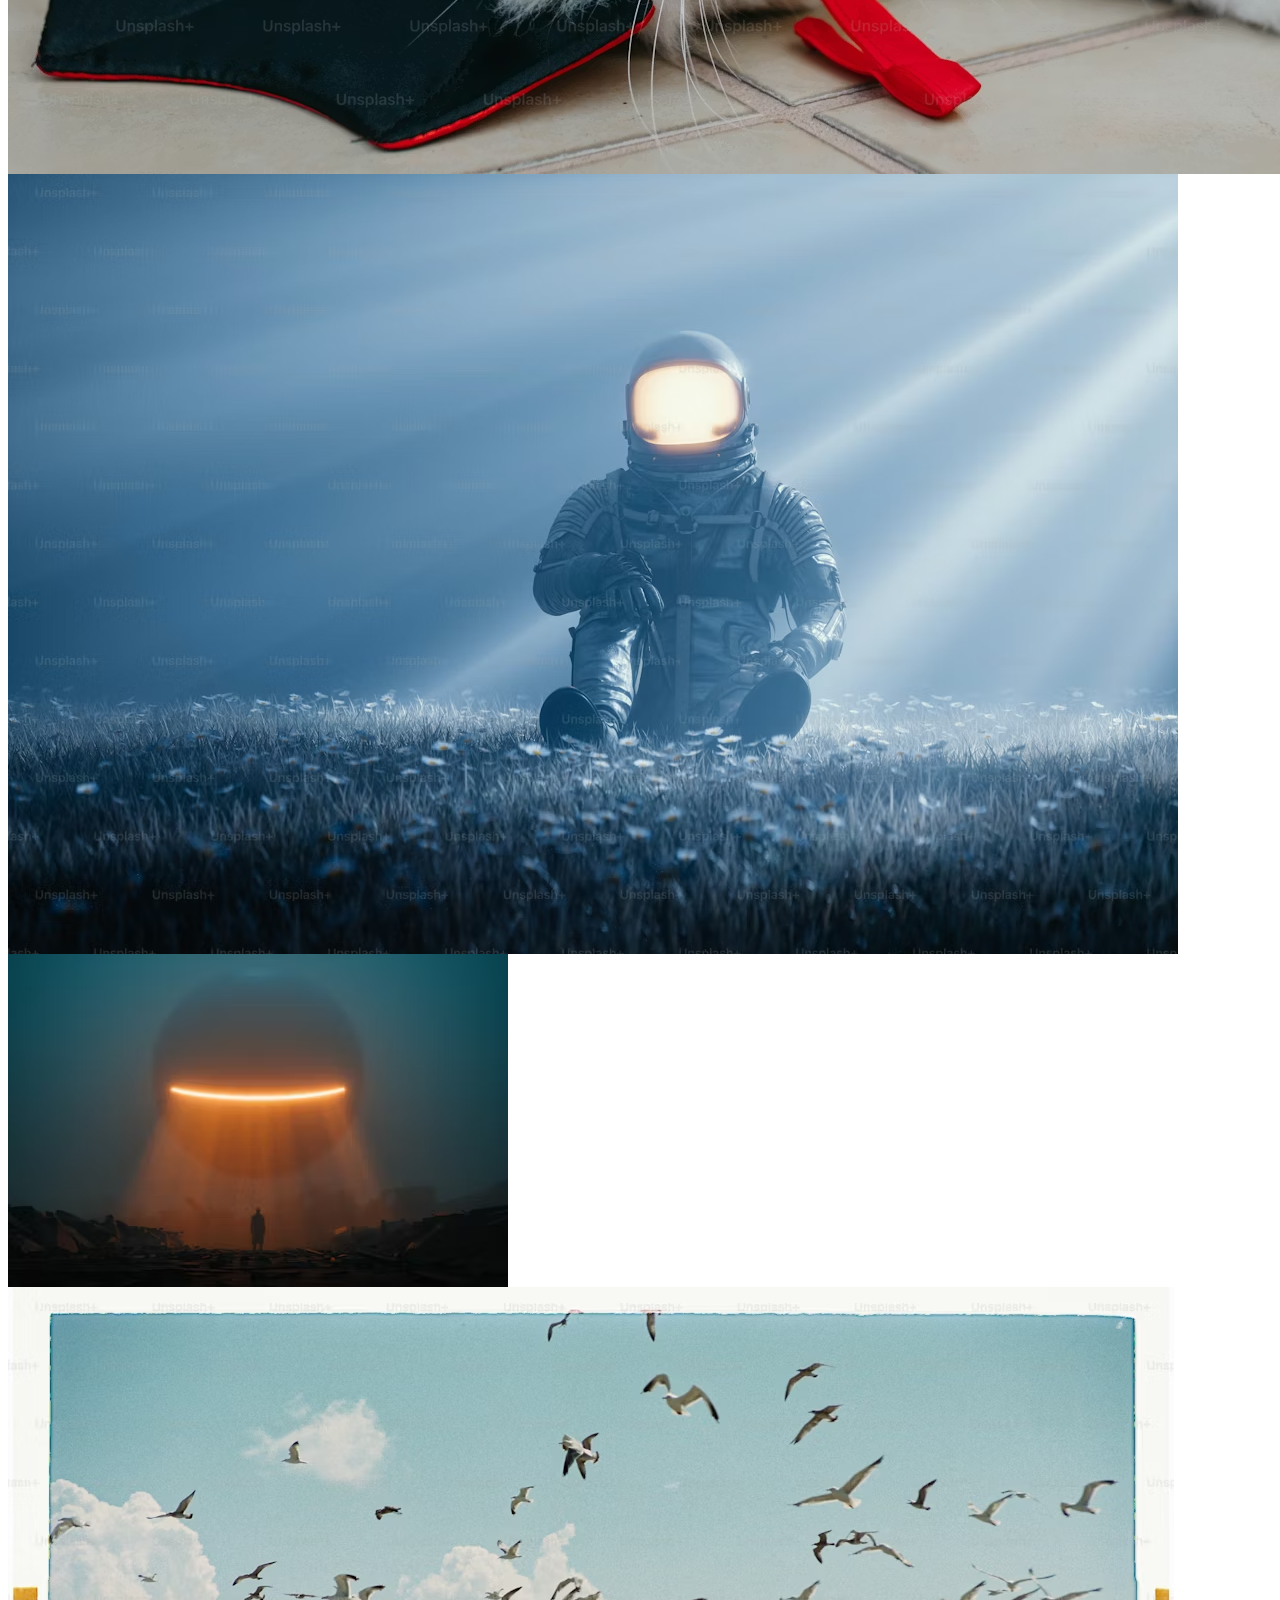
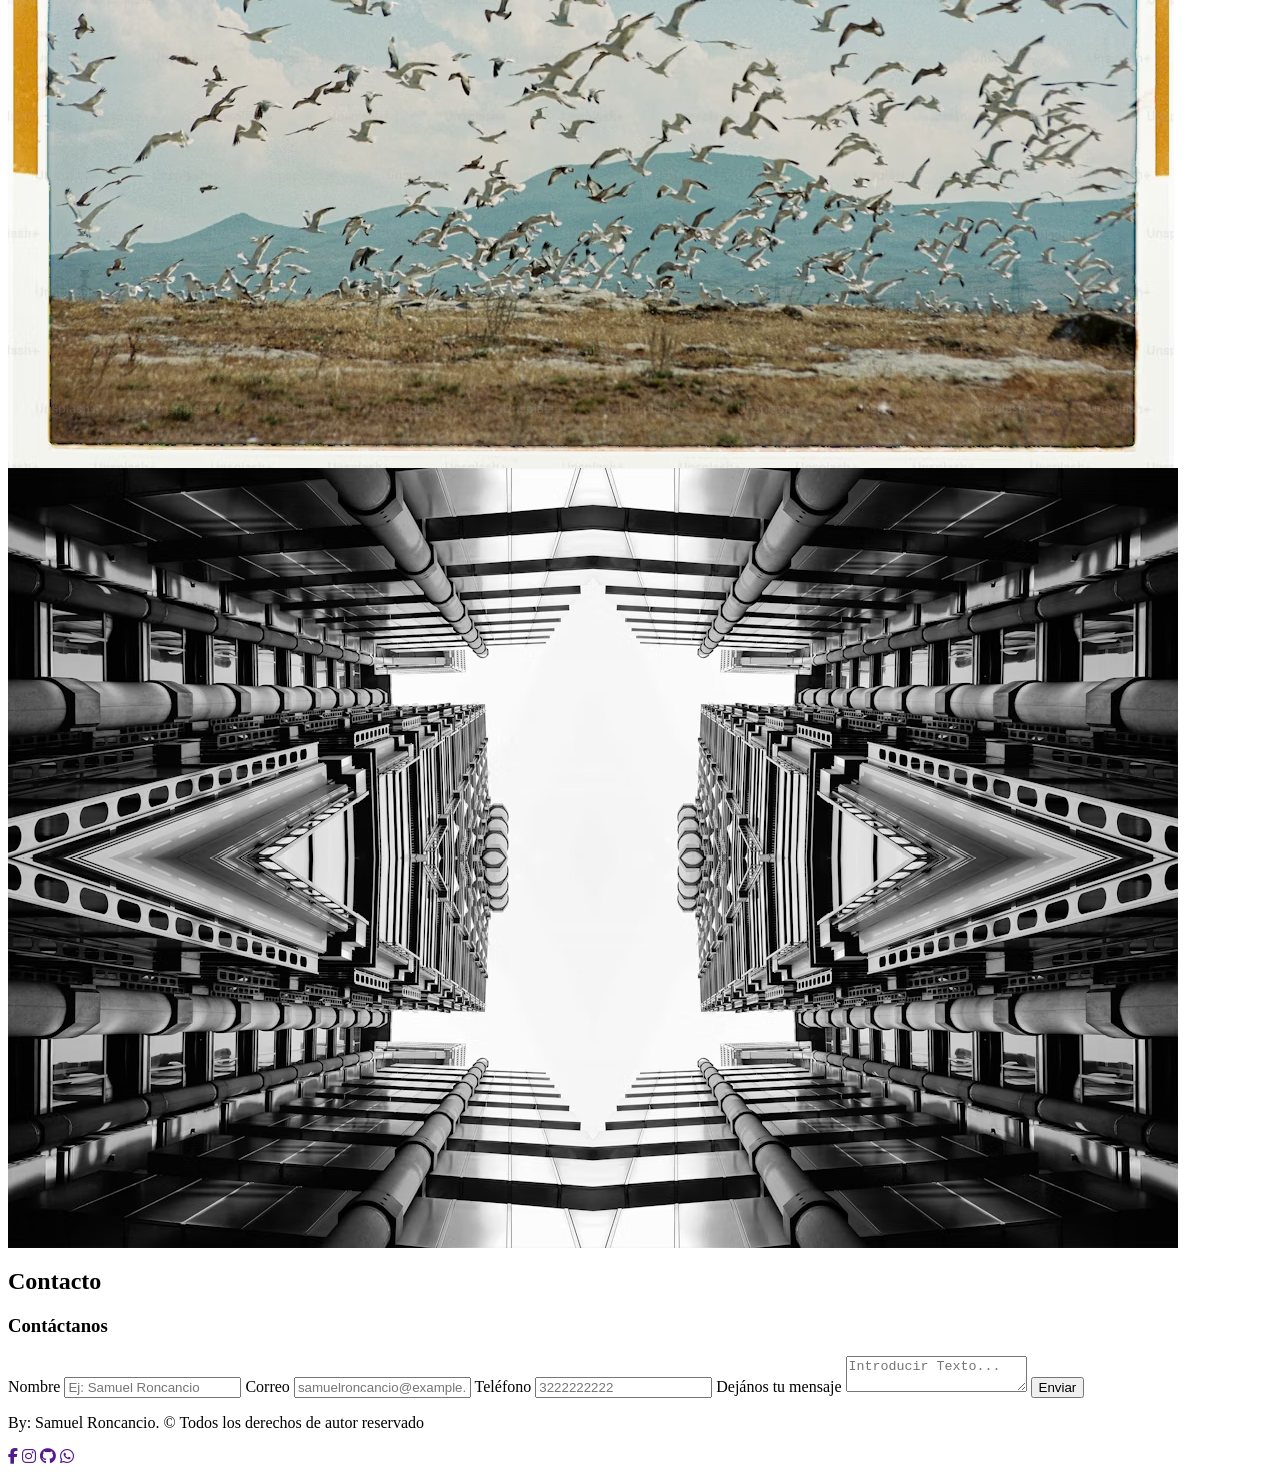
==== commit 1e7489bf: "proyecto terminado" ====
--- a/index.html
+++ b/index.html
@@ -7,7 +7,7 @@
     <meta name="description" content="desarrollador web de ultima generacion ">
     <meta name="keywords" content="centro de desarrollo web">
     <meta name="author" content="samuel roncancio">
-    <link rel="stylesheet" href="src/css/estilo.css">
+    <link rel="stylesheet" href="src/css/principal/estilo.css">
     <link rel="stylesheet" href="https://cdnjs.cloudflare.com/ajax/libs/font-awesome/6.5.0/css/all.min.css">
     <link href="https://fonts.googleapis.com/css2?family=Montserrat:ital,wght@0,100..900;1,100..900&display=swap" rel="stylesheet">
     <title></title>
@@ -164,7 +164,7 @@
     </main>
     
     <footer>
-        <p>By: Samuel Roncancio. Todos los derechos de autor reservado</p>
+        <p>By: Samuel Roncancio. &copy Todos los derechos de autor reservado</p>
          <div class="social-media">
                     <a href="" class="link-social-media"><i class="fa-brands fa-facebook-f"></i></a>
                     <a href="" class="link-social-media"><i class="fa-brands fa-instagram"></i></a>
@@ -175,7 +175,7 @@
 
     
 
-   <script src="/src/views/script.js"></script>
+   <script src="/src/js/script.js"></script>
 </body>
 </html>
 <!--https://stitch.withgoogle.com/projects/1451643896891119885-->
